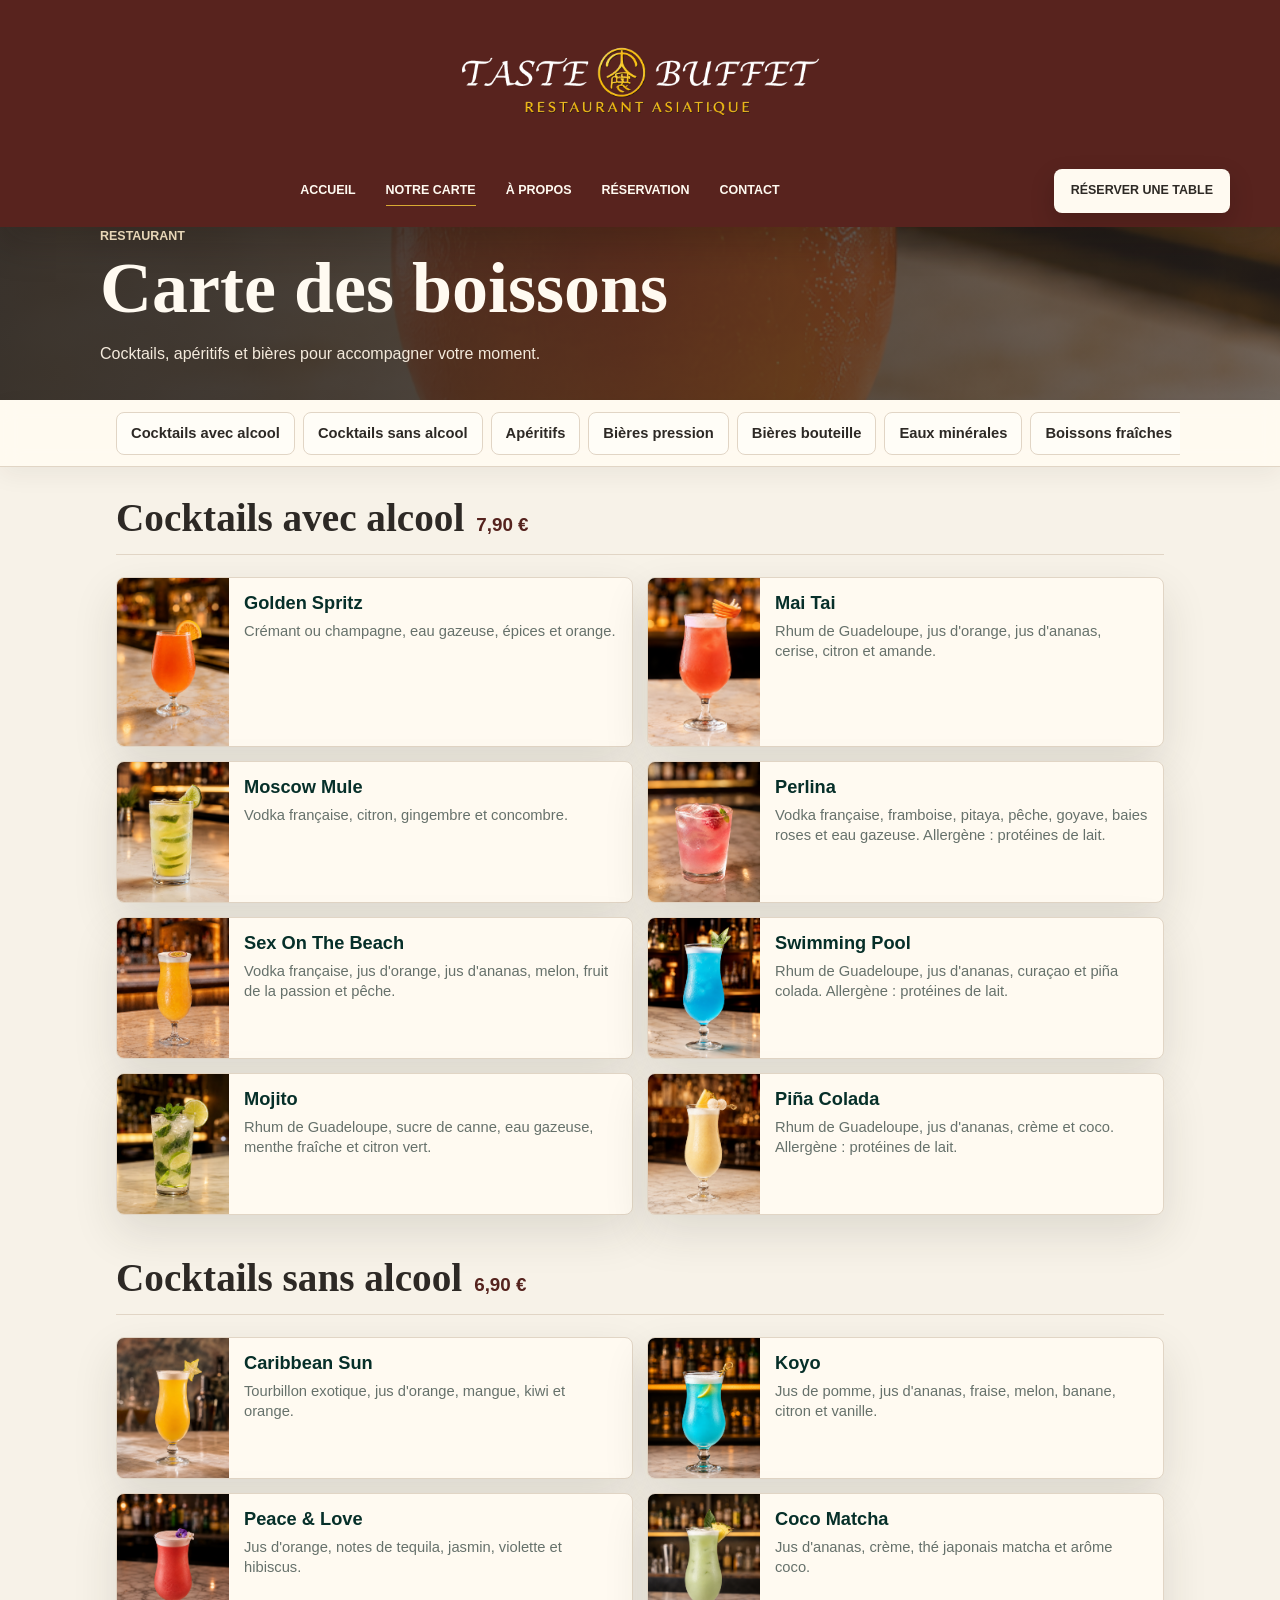
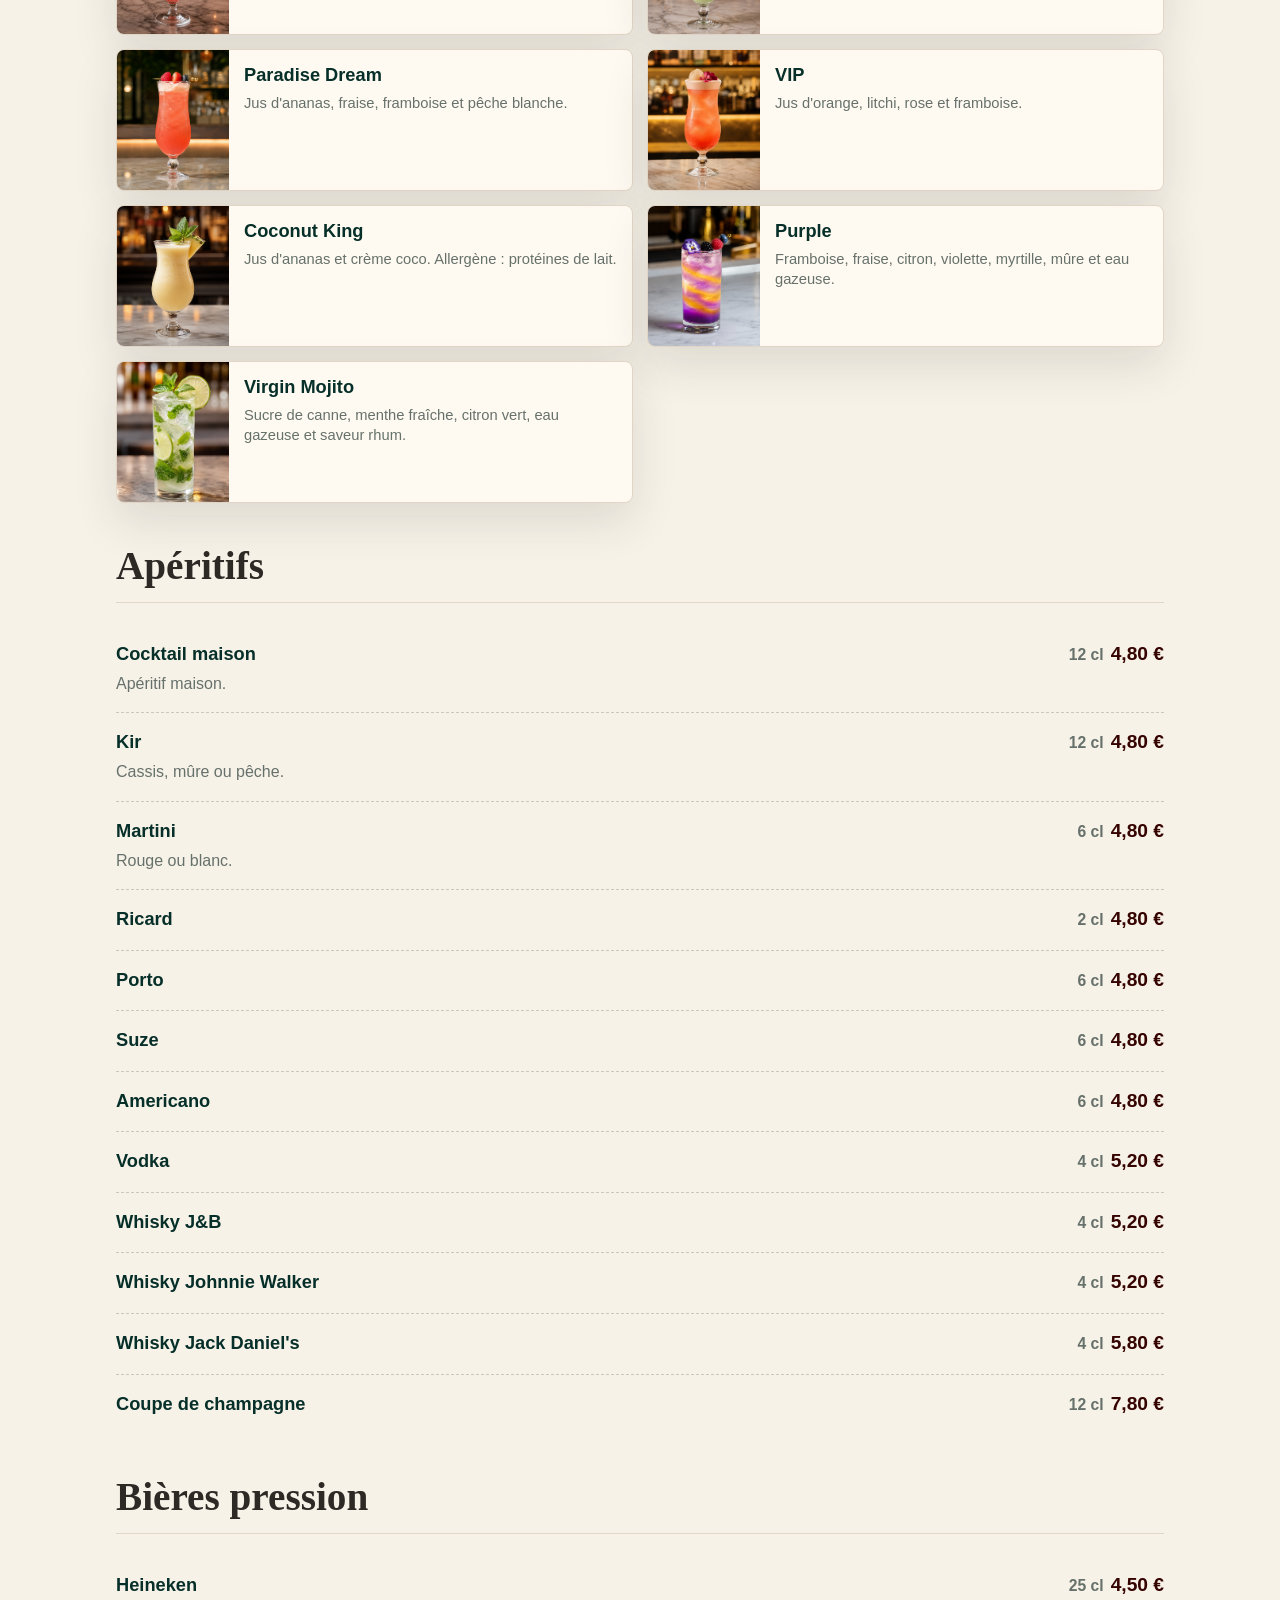
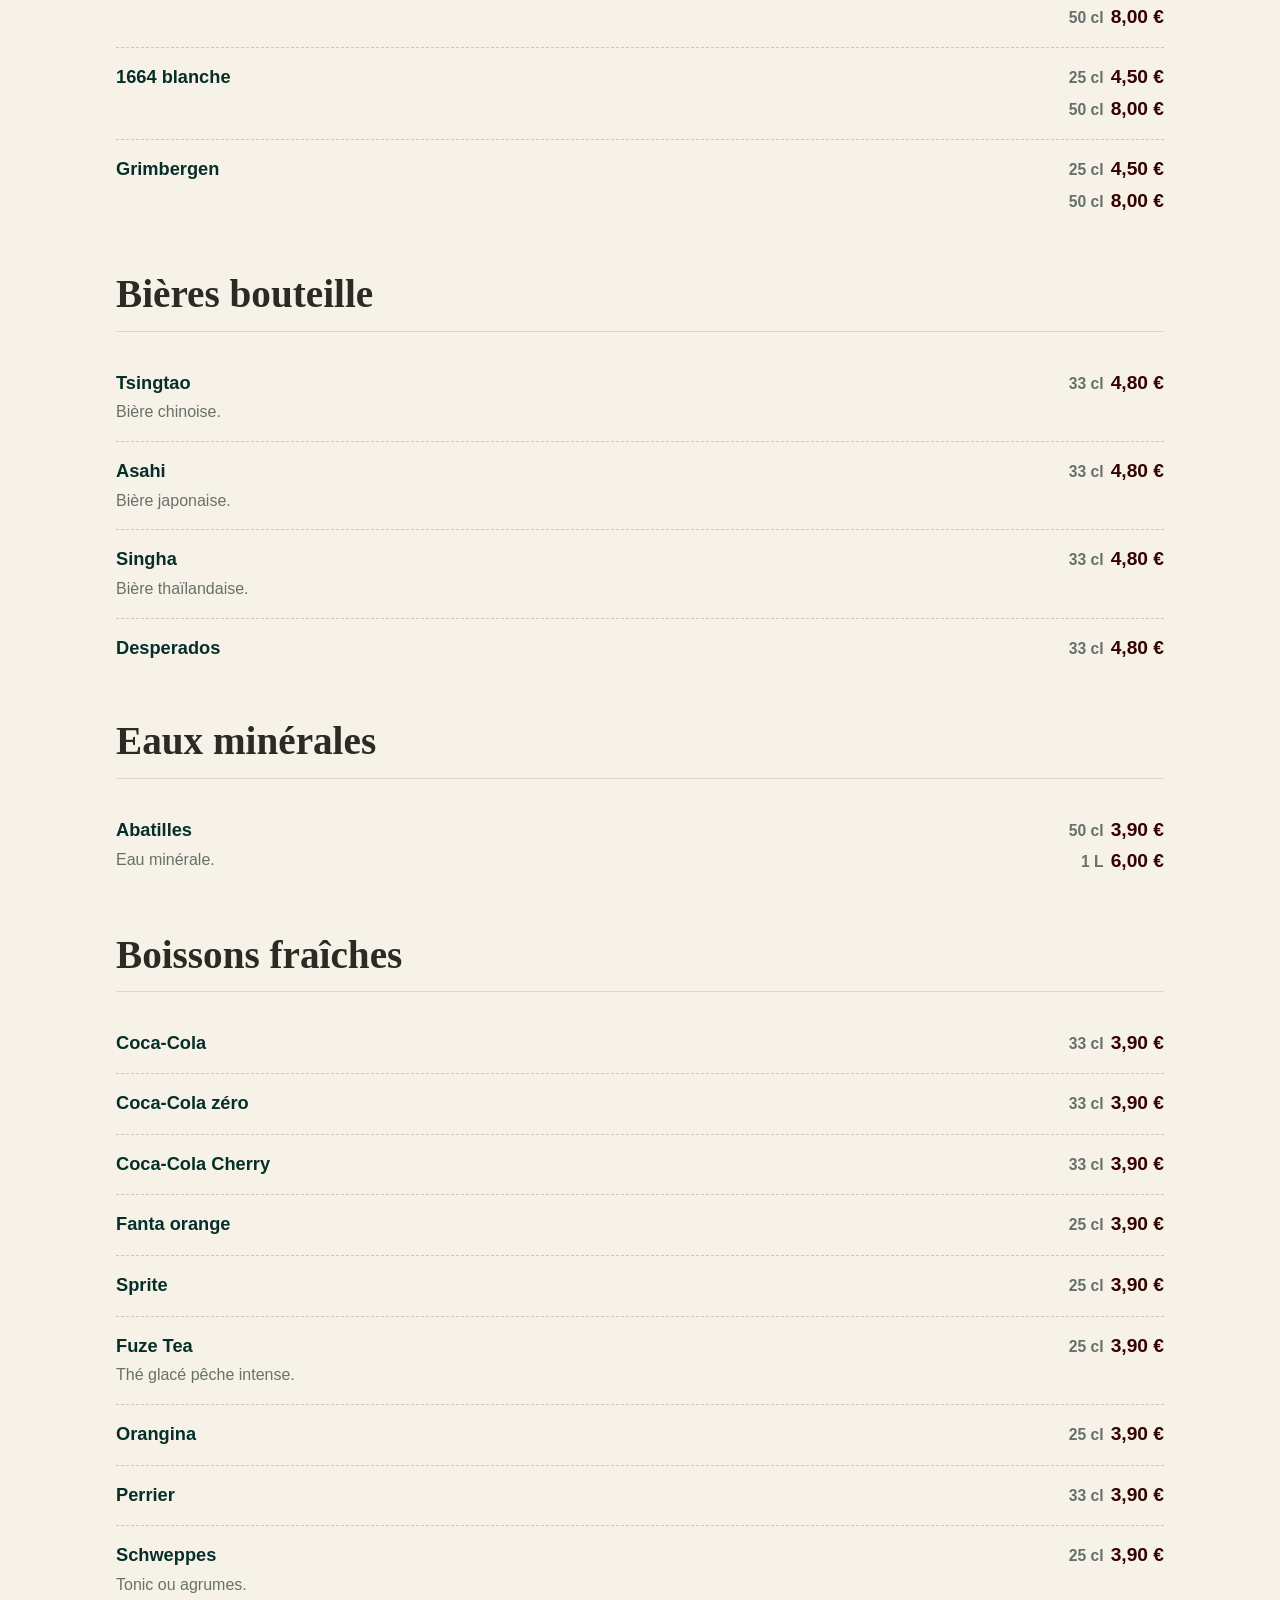
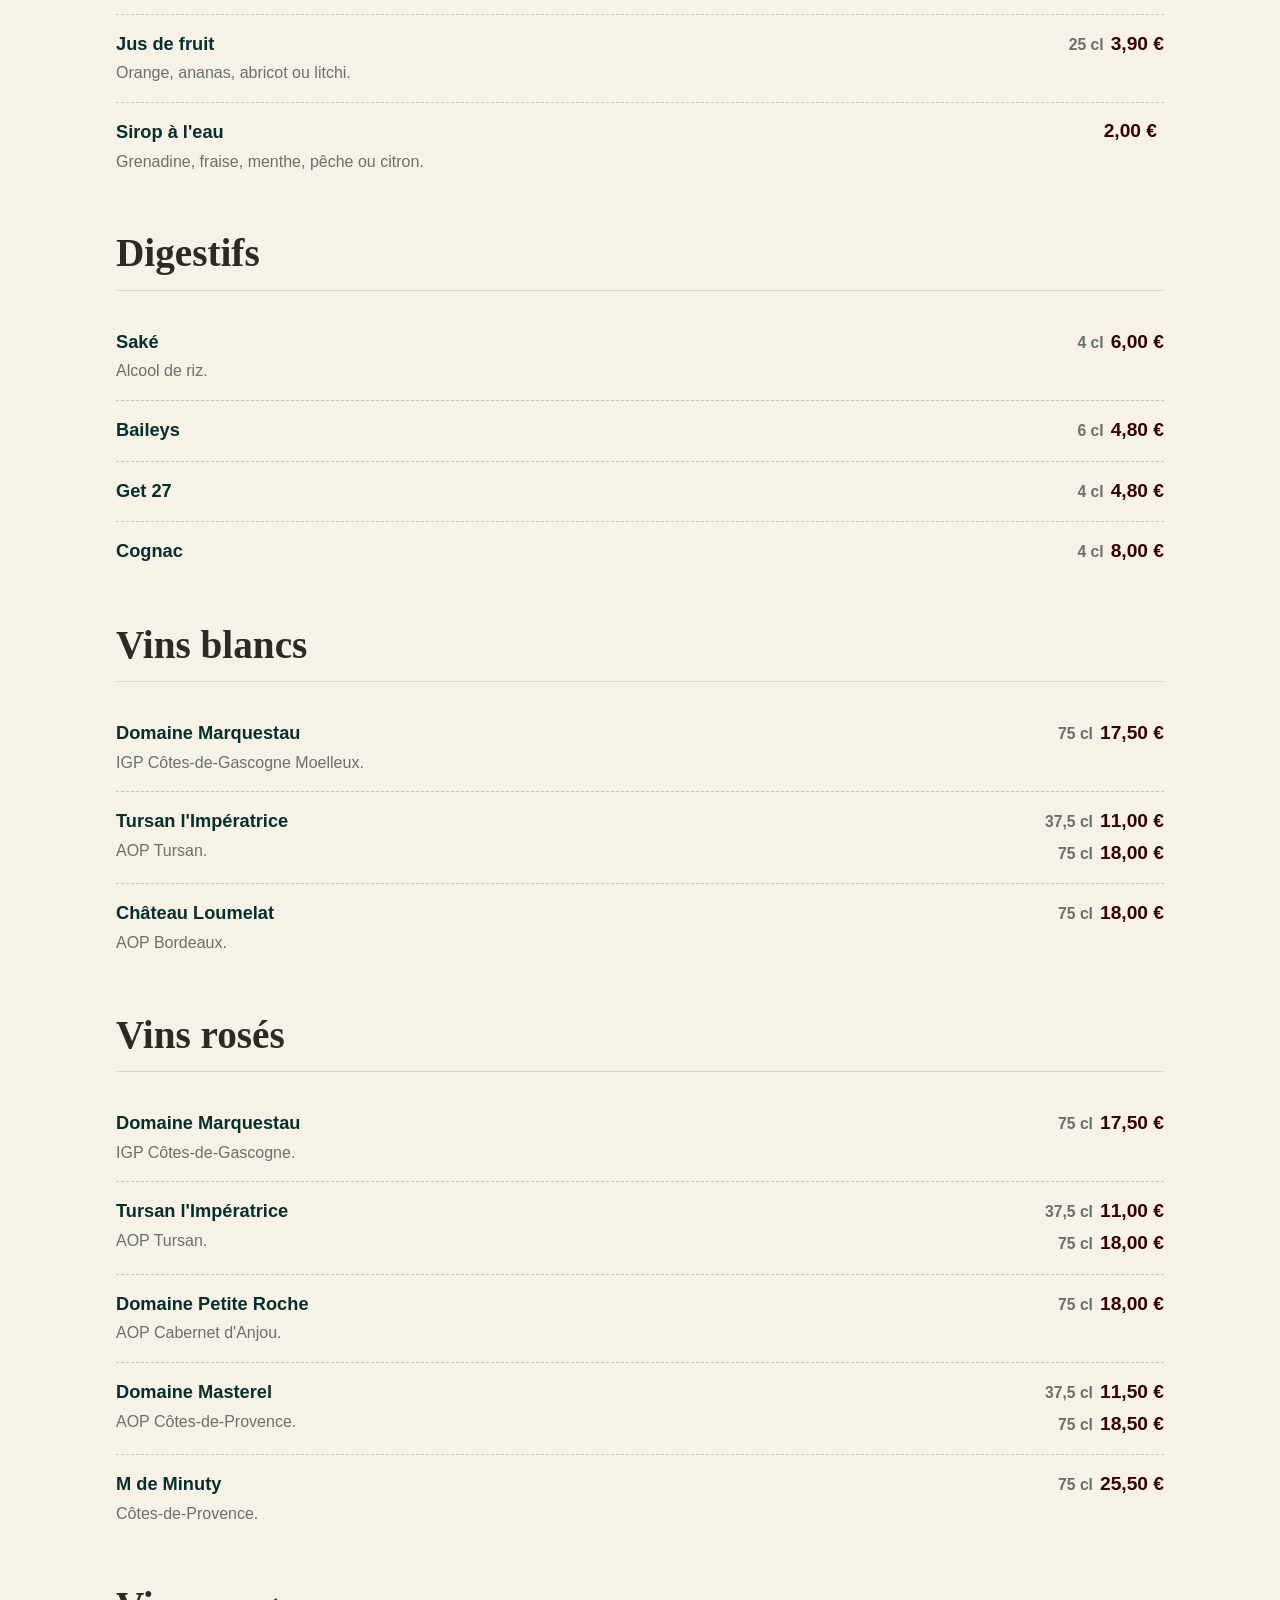
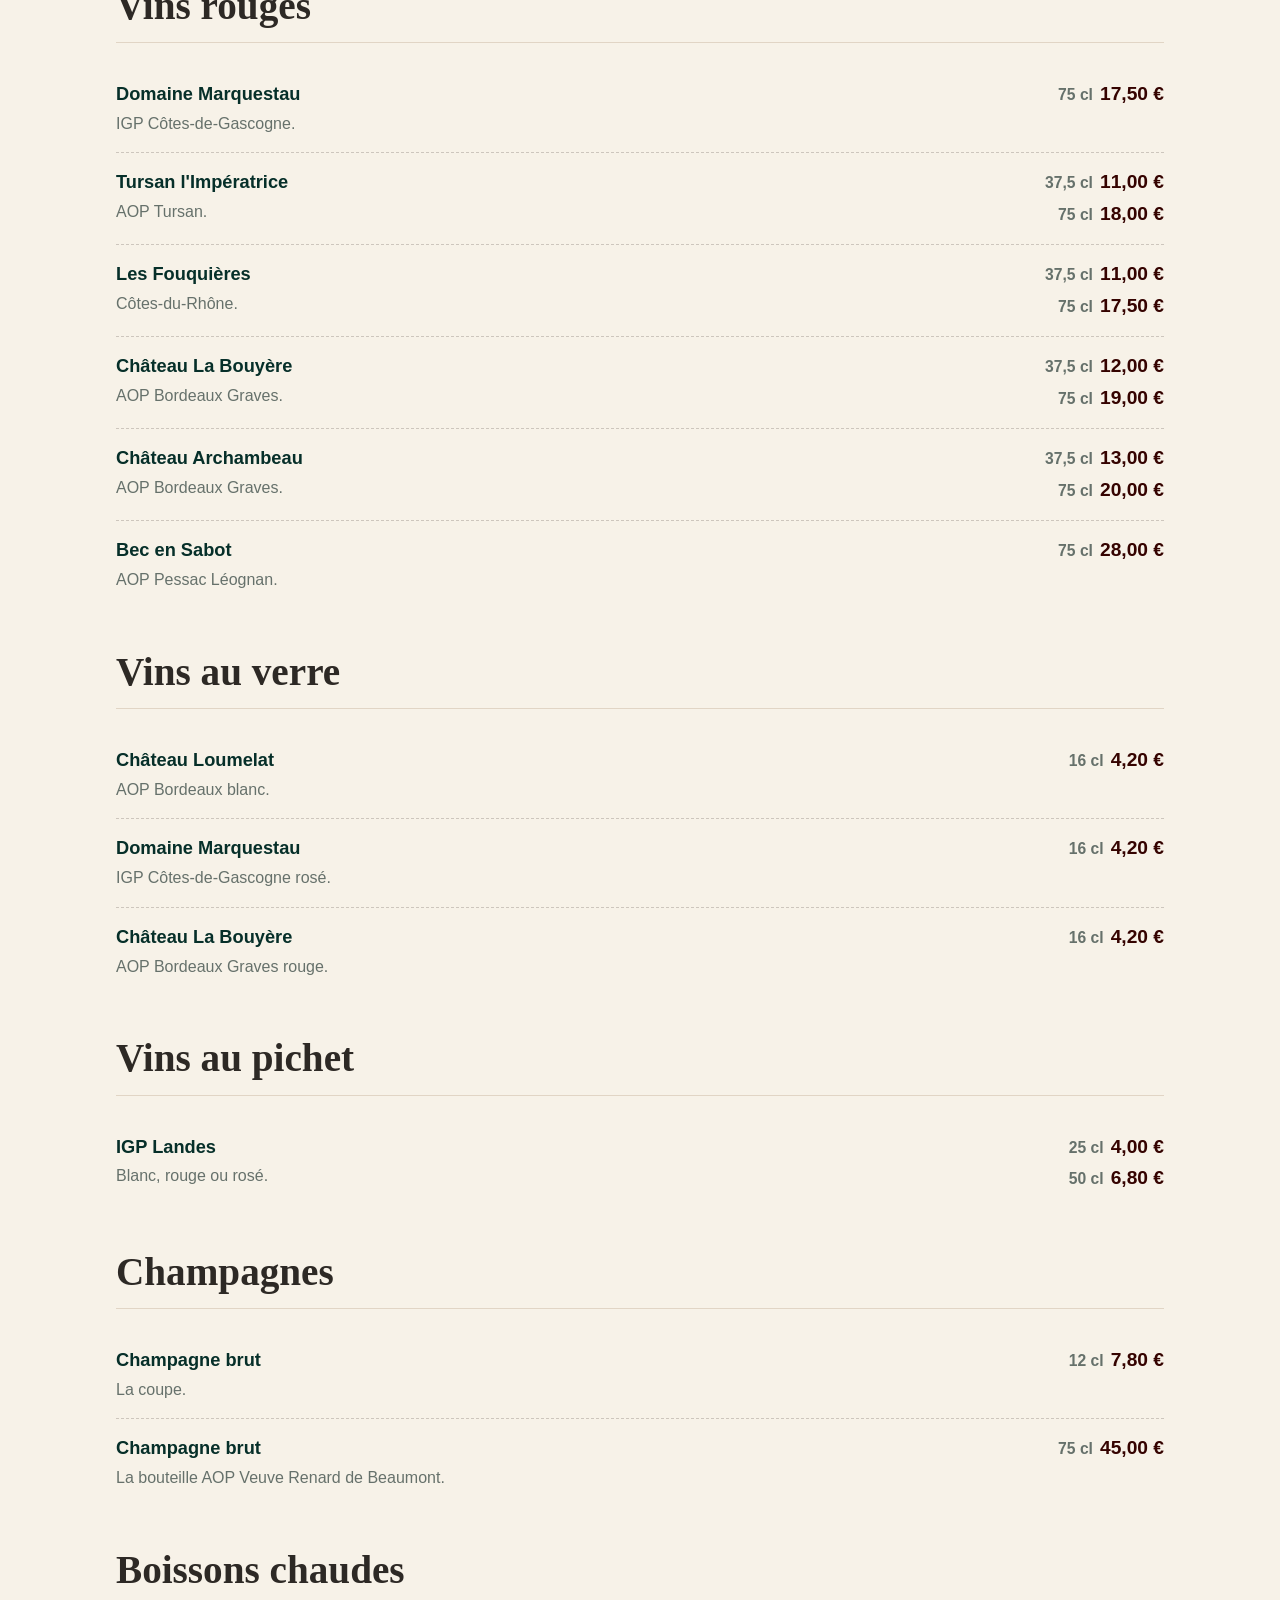
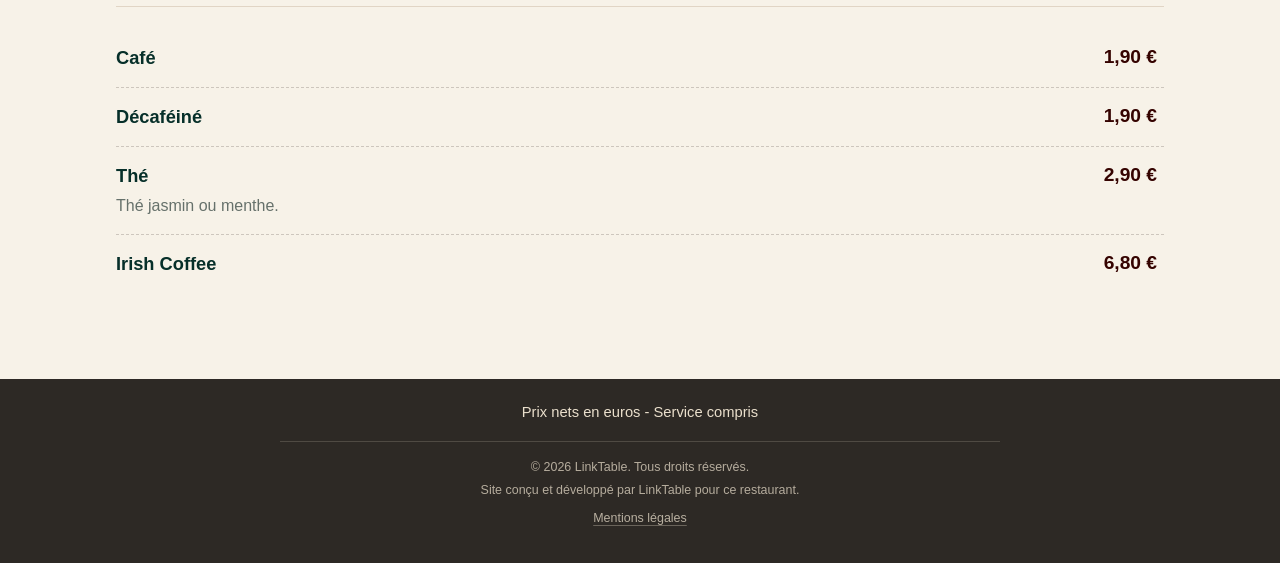
==== carte-des-boissons.html @ 6dbd9b8c "Mise à jour du site" ====
<!doctype html>
<html lang="fr">
  <head>
    <meta charset="UTF-8" />
    <meta name="viewport" content="width=device-width, initial-scale=1.0" />
    <title>Carte des boissons</title>
    <link rel="icon" href="data:," />
    <link rel="stylesheet" href="boissons.css" />
  </head>
  <body>
    <header class="site-header" id="accueil">
      <div class="topbar">
        <div class="logo-container">
          <a class="brand-logo" href="#accueil" aria-label="Taste Buffet - Accueil">
            <img
              src="images/logo-taste-buffet-header-blanc.png"
              alt="Taste Buffet - Restaurant asiatique"
            />
          </a>
        </div>

        <div class="topbar-actions">
          <nav class="primary-nav" aria-label="Navigation principale">
            <a href="#accueil">Accueil</a>
            <a class="active" href="#notre-carte">Notre carte</a>
            <a href="#a-propos">À propos</a>
            <a href="#reservation">Réservation</a>
            <a href="#contact">Contact</a>
          </nav>

          <a class="reserve-link" href="#reservation">Réserver une table</a>
        </div>
      </div>

      <div class="header-content">
        <p class="eyebrow">Restaurant</p>
        <h1>Carte des boissons</h1>
        <p class="intro">
          Cocktails, apéritifs et bières pour accompagner votre moment.
        </p>
      </div>
    </header>

    <nav class="category-nav" aria-label="Catégories de boissons">
      <div class="nav-scroll" id="categoryNav"></div>
    </nav>

    <main class="menu-wrapper" id="notre-carte">
      <div id="menu"></div>
    </main>

    <footer class="site-footer" id="contact">
      <span class="footer-anchor" id="a-propos" aria-hidden="true"></span>
      <span class="footer-anchor" id="reservation" aria-hidden="true"></span>
      <p>Prix nets en euros - Service compris</p>
      <div class="footer-credit">
        <p>© 2026 LinkTable. Tous droits réservés.</p>
        <p>Site conçu et développé par LinkTable pour ce restaurant.</p>
        <a href="mentions-legales.html">Mentions légales</a>
      </div>
    </footer>

    <script src="data.js"></script>
    <script src="script.js"></script>
  </body>
</html>
---- boissons.css ----
:root {
  --page: #f7f2e8;
  --paper: #fffaf1;
  --ink: #2d2925;
  --muted: #736a60;
  --line: #e1d5c5;
  --accent: #7a2e26;
  --accent-dark: #55231e;
  --header-bordeaux: #58231e;
  --olive: #596347;
  --shadow: 0 18px 45px rgba(45, 41, 37, 0.12);
}

* {
  box-sizing: border-box;
}

html {
  scroll-behavior: smooth;
}

body {
  margin: 0;
  background: var(--page);
  color: var(--ink);
  font-family: Arial, Helvetica, sans-serif;
  line-height: 1.5;
}

img {
  display: block;
  max-width: 100%;
}

.site-header {
  min-height: 330px;
  display: flex;
  flex-direction: column;
  justify-content: space-between;
  padding: 0 0 34px;
  color: #fffaf1;
  background:
    linear-gradient(90deg, rgba(45, 41, 37, 0.92), rgba(45, 41, 37, 0.62)),
    url("images/golden-spritz.png") center right / cover;
}

.topbar {
  width: 100%;
  margin: 0 auto;
  padding: 0 20px 14px;
  display: flex;
  flex-direction: column;
  align-items: center;
  gap: 12px;
  border: 0;
  border-radius: 0;
  background: var(--header-bordeaux);
  box-shadow: 0 16px 36px rgba(18, 10, 8, 0.22);
  overflow: hidden;
}

.logo-container {
  width: calc(100% + 40px);
  margin: 0 -20px;
  padding: 18px 0 12px;
  display: flex;
  align-items: center;
  justify-content: center;
  background: var(--header-bordeaux);
}

.brand-logo {
  flex: 0 0 auto;
  display: inline-block;
  text-decoration: none;
}

.brand-logo img {
  width: min(80vw, 380px);
  height: auto;
}

.topbar-actions {
  width: min(1180px, 100%);
  margin: 0 auto;
  display: flex;
  align-items: center;
  gap: 24px;
}

.primary-nav {
  flex: 1 1 auto;
  display: flex;
  align-items: center;
  justify-content: center;
  gap: 6px;
  min-width: 0;
}

.primary-nav a {
  position: relative;
  display: inline-flex;
  align-items: center;
  min-height: 40px;
  padding: 9px 12px;
  color: #fffaf1;
  font-size: 0.78rem;
  font-weight: 800;
  text-decoration: none;
  text-transform: uppercase;
  white-space: nowrap;
}

.primary-nav a::after {
  content: "";
  position: absolute;
  left: 12px;
  right: 12px;
  bottom: 5px;
  height: 1px;
  background: transparent;
}

.primary-nav a:hover::after,
.primary-nav a:focus-visible::after,
.primary-nav a.active::after {
  background: #d8aa34;
}

.primary-nav a:focus-visible,
.reserve-link:focus-visible,
.brand-logo:focus-visible {
  outline: 2px solid rgba(216, 170, 52, 0.72);
  outline-offset: 3px;
}

.reserve-link {
  flex: 0 0 auto;
  display: inline-flex;
  align-items: center;
  justify-content: center;
  min-height: 44px;
  padding: 11px 17px;
  border-radius: 8px;
  color: var(--ink);
  background: #fffaf1;
  font-size: 0.78rem;
  font-weight: 800;
  text-decoration: none;
  text-transform: uppercase;
  white-space: nowrap;
  box-shadow: 0 10px 24px rgba(18, 10, 8, 0.18);
}

.reserve-link:hover {
  color: #fffaf1;
  background: var(--accent);
}

.header-content {
  width: min(1080px, 100%);
  margin: 0 auto;
}

.eyebrow {
  margin: 0 0 8px;
  color: #e7d6b8;
  font-size: 0.78rem;
  font-weight: 700;
  letter-spacing: 0;
  text-transform: uppercase;
}

h1 {
  margin: 0;
  font-family: Georgia, "Times New Roman", serif;
  font-size: 4.5rem;
  font-weight: 600;
  line-height: 0.98;
}

.intro {
  max-width: 520px;
  margin: 18px 0 0;
  color: #f4eadc;
  font-size: 1rem;
}

.category-nav {
  position: sticky;
  top: 0;
  z-index: 10;
  background: rgba(255, 250, 241, 0.96);
  border-bottom: 1px solid var(--line);
  box-shadow: 0 8px 24px rgba(45, 41, 37, 0.06);
  backdrop-filter: blur(10px);
}

.nav-scroll {
  width: min(1080px, 100%);
  margin: 0 auto;
  padding: 12px 16px;
  display: flex;
  gap: 8px;
  overflow-x: auto;
  scrollbar-width: none;
}

.nav-scroll::-webkit-scrollbar {
  display: none;
}

.nav-link {
  flex: 0 0 auto;
  display: inline-flex;
  align-items: center;
  min-height: 40px;
  padding: 9px 14px;
  border: 1px solid var(--line);
  border-radius: 8px;
  color: var(--ink);
  background: #fffdf7;
  font-size: 0.92rem;
  font-weight: 700;
  text-decoration: none;
  white-space: nowrap;
}

.nav-link:hover,
.nav-link:focus-visible {
  color: #fffaf1;
  background: var(--accent);
  border-color: var(--accent);
  outline: none;
}

.menu-wrapper {
  width: min(1080px, 100%);
  margin: 0 auto;
  padding: 30px 16px 44px;
}

.category-section {
  scroll-margin-top: 78px;
  margin: 0 0 42px;
}

.category-section--list {
  background: transparent;
}

.category-heading {
  margin: 0 0 22px;
  padding-bottom: 16px;
  border-bottom: 1px solid var(--line);
}

.category-heading h2 {
  margin: 0;
  display: flex;
  align-items: baseline;
  gap: 12px;
  flex-wrap: wrap;
  font-family: Georgia, "Times New Roman", serif;
  font-size: 2.45rem;
  font-weight: 600;
  line-height: 1.05;
}

.category-price {
  color: var(--accent-dark);
  font-family: Arial, Helvetica, sans-serif;
  font-size: 0.48em;
  font-weight: 900;
  white-space: nowrap;
}

.drink-photo-grid {
  display: grid;
  grid-template-columns: repeat(2, minmax(0, 1fr));
  gap: 14px;
}

.drink-card {
  min-width: 0;
  display: grid;
  grid-template-columns: 112px minmax(0, 1fr);
  background: var(--paper);
  border: 1px solid var(--line);
  border-radius: 8px;
  overflow: hidden;
  box-shadow: var(--shadow);
}

.drink-card.no-photo {
  grid-template-columns: 1fr;
}

.drink-photo {
  width: 100%;
  height: 100%;
  min-height: 132px;
  object-fit: cover;
  background: #e6d9c8;
}

.drink-card .drink-info {
  padding: 14px 15px 15px;
}

.drink-card .drink-description {
  font-size: 0.92rem;
}

.drink-list {
  display: grid;
  gap: 0;
}

.category-section--list .drink-list {
  width: 100%;
}

.drink-row {
  min-width: 0;
  display: grid;
  grid-template-columns: minmax(0, 1fr) minmax(118px, max-content);
  gap: 20px;
  padding: 18px 0;
  border-bottom: 1px dashed rgba(115, 106, 96, 0.32);
}

.category-section--list .drink-row {
  align-items: start;
}

.drink-row:last-child {
  border-bottom: 0;
}

.drink-info {
  min-width: 0;
}

.drink-name {
  margin: 0;
  color: #062f29;
  font-size: 1.14rem;
  font-weight: 800;
  line-height: 1.2;
}

.drink-description {
  margin: 8px 0 0;
  color: #66716b;
  font-size: 1rem;
  line-height: 1.35;
}

.drink-pricing {
  min-width: 118px;
  display: grid;
  align-content: start;
  justify-items: end;
  gap: 8px;
  text-align: right;
}

.category-section--list .drink-pricing {
  justify-self: end;
}

.drink-price-line {
  display: grid;
  grid-template-columns: max-content max-content;
  align-items: baseline;
  justify-content: end;
  column-gap: 7px;
  white-space: nowrap;
}

.drink-volume {
  color: #66716b;
  font-size: 0.98rem;
  font-weight: 800;
}

.drink-price {
  color: #350300;
  font-size: 1.2rem;
  font-weight: 900;
  line-height: 1;
}

.site-footer {
  position: relative;
  padding: 22px 16px 34px;
  color: #fffaf1;
  background: var(--ink);
  text-align: center;
}

.footer-anchor {
  position: absolute;
  top: -78px;
  width: 1px;
  height: 1px;
  overflow: hidden;
}

.site-footer p {
  margin: 0;
  color: #eadfcc;
  font-size: 0.92rem;
}

.footer-credit {
  width: min(720px, 100%);
  margin: 18px auto 0;
  padding-top: 16px;
  border-top: 1px solid rgba(234, 223, 204, 0.18);
  color: rgba(234, 223, 204, 0.72);
  text-align: center;
}

.footer-credit p {
  margin: 0 0 5px;
  color: inherit;
  font-size: 0.78rem;
  line-height: 1.45;
}

.footer-credit a {
  display: inline-flex;
  margin-top: 5px;
  color: rgba(234, 223, 204, 0.74);
  font-size: 0.78rem;
  text-decoration-color: rgba(234, 223, 204, 0.32);
  text-underline-offset: 3px;
}

.footer-credit a:hover,
.footer-credit a:focus-visible {
  color: #fffaf1;
  outline: none;
}

@media (max-width: 760px) {
  .site-header {
    min-height: 360px;
    padding: 0 0 28px;
    background-position: center;
  }

  .topbar {
    min-height: 0;
    padding: 0 12px 12px;
    gap: 12px;
  }

  .logo-container {
    width: calc(100% + 24px);
    margin: 0 -12px;
    padding: 14px 0 10px;
  }

  .brand-logo img {
    width: min(80vw, 280px);
  }

  .topbar-actions {
    width: 100%;
    align-items: stretch;
    flex-direction: column;
    gap: 10px;
  }

  .primary-nav {
    justify-content: flex-start;
    gap: 4px;
    overflow-x: auto;
    scrollbar-width: none;
  }

  .primary-nav::-webkit-scrollbar {
    display: none;
  }

  .primary-nav a {
    padding: 8px 10px;
    font-size: 0.72rem;
  }

  .reserve-link {
    width: 100%;
    min-height: 42px;
    font-size: 0.74rem;
  }

  .intro {
    max-width: 310px;
  }

  h1 {
    font-size: 3.1rem;
  }

  .category-heading h2 {
    font-size: 1.9rem;
  }

  .menu-wrapper {
    padding-top: 24px;
  }

  .drink-photo-grid {
    grid-template-columns: 1fr;
  }

  .drink-card {
    grid-template-columns: 96px minmax(0, 1fr);
  }

  .drink-photo {
    min-height: 118px;
  }

  .drink-row {
    grid-template-columns: minmax(0, 1fr) minmax(92px, max-content);
    gap: 12px;
    padding: 16px 0;
  }

  .drink-name {
    font-size: 1.03rem;
  }

  .drink-description {
    font-size: 0.94rem;
  }

  .drink-pricing {
    min-width: 92px;
    gap: 7px;
  }

  .drink-volume {
    font-size: 0.88rem;
  }

  .drink-price {
    font-size: 1.08rem;
  }

  .footer-credit {
    margin-top: 16px;
  }
}

@media (max-width: 430px) {
  .site-header {
    min-height: 355px;
  }

  .brand-logo img {
    width: min(82vw, 250px);
  }

  h1 {
    font-size: 2.35rem;
  }

  .category-heading h2 {
    font-size: 1.65rem;
  }

  .category-price {
    display: block;
    width: 100%;
    margin-top: 3px;
  }

  .drink-card {
    grid-template-columns: 88px minmax(0, 1fr);
  }

  .drink-card .drink-info {
    padding: 12px;
  }

  .drink-row {
    grid-template-columns: minmax(0, 1fr) minmax(82px, max-content);
    gap: 10px;
  }

  .drink-pricing {
    min-width: 82px;
  }

  .drink-price-line {
    column-gap: 5px;
  }

  .drink-price {
    font-size: 1rem;
  }
}
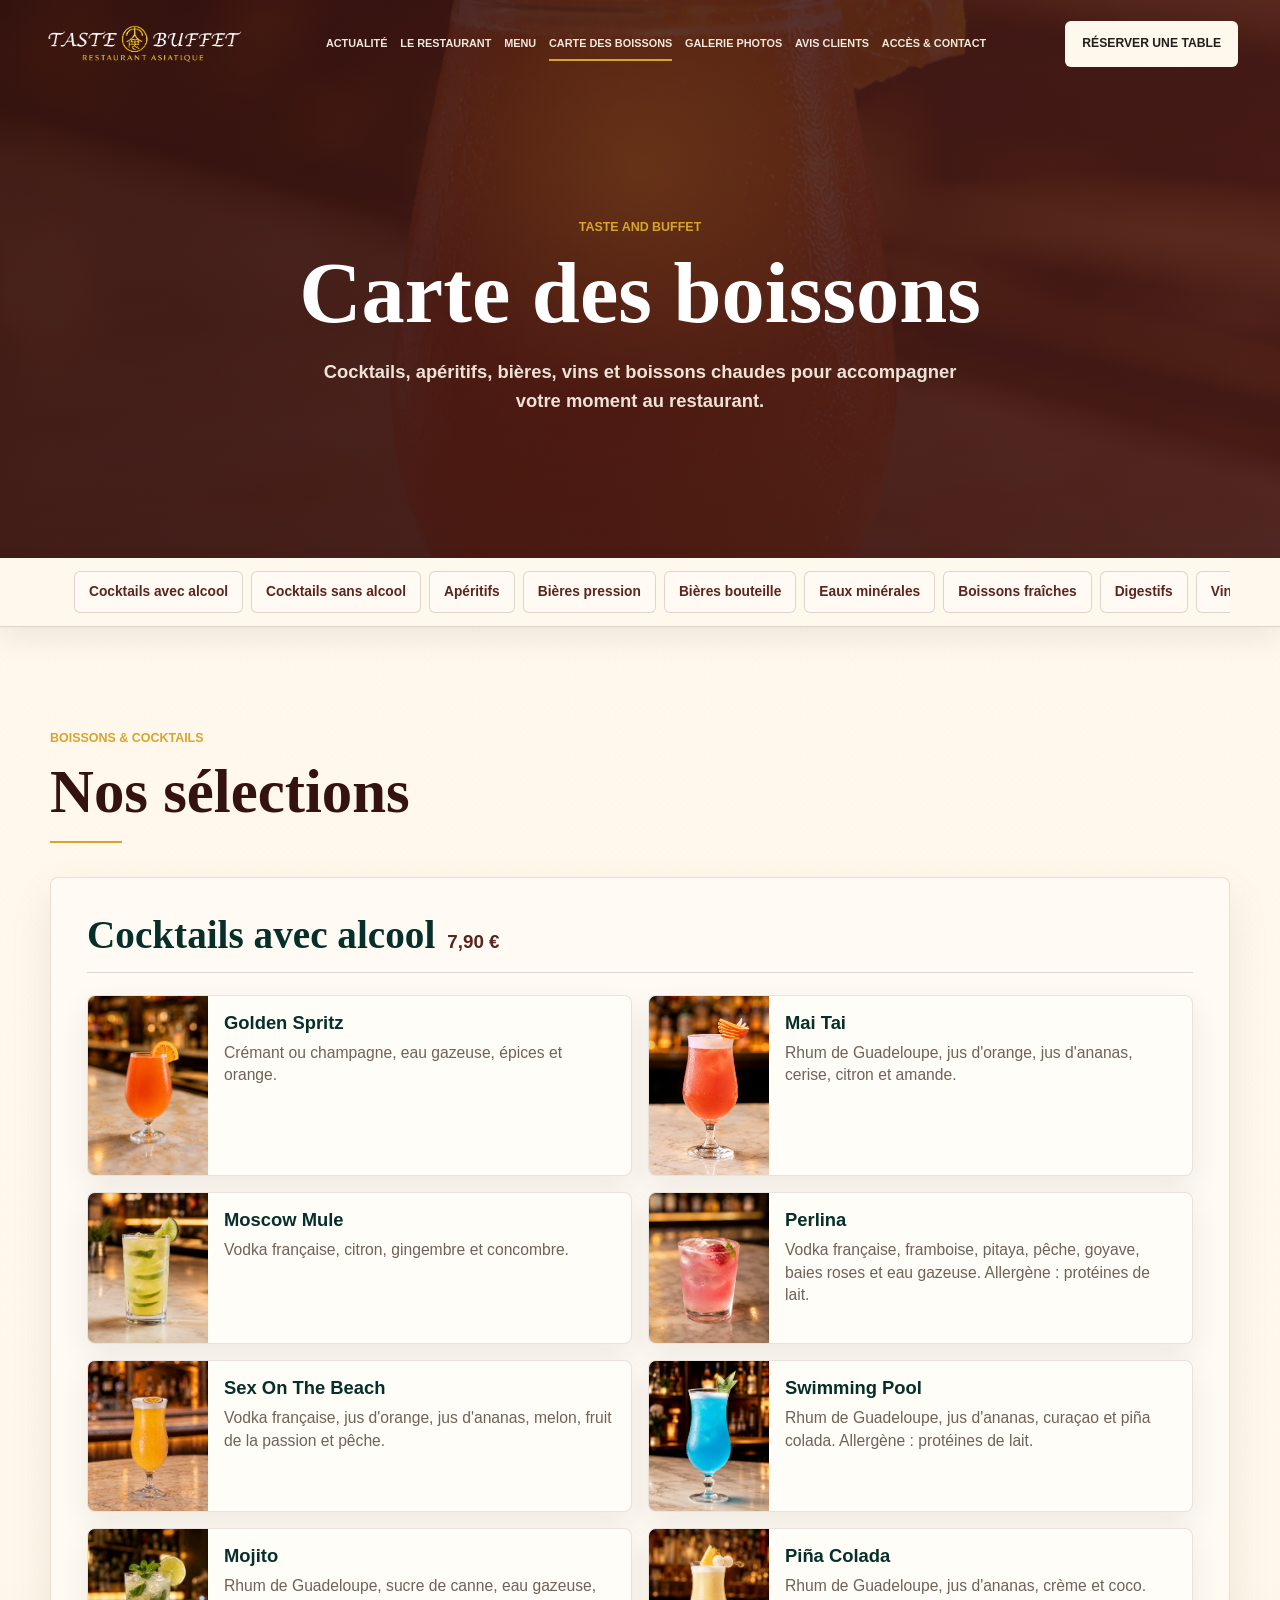
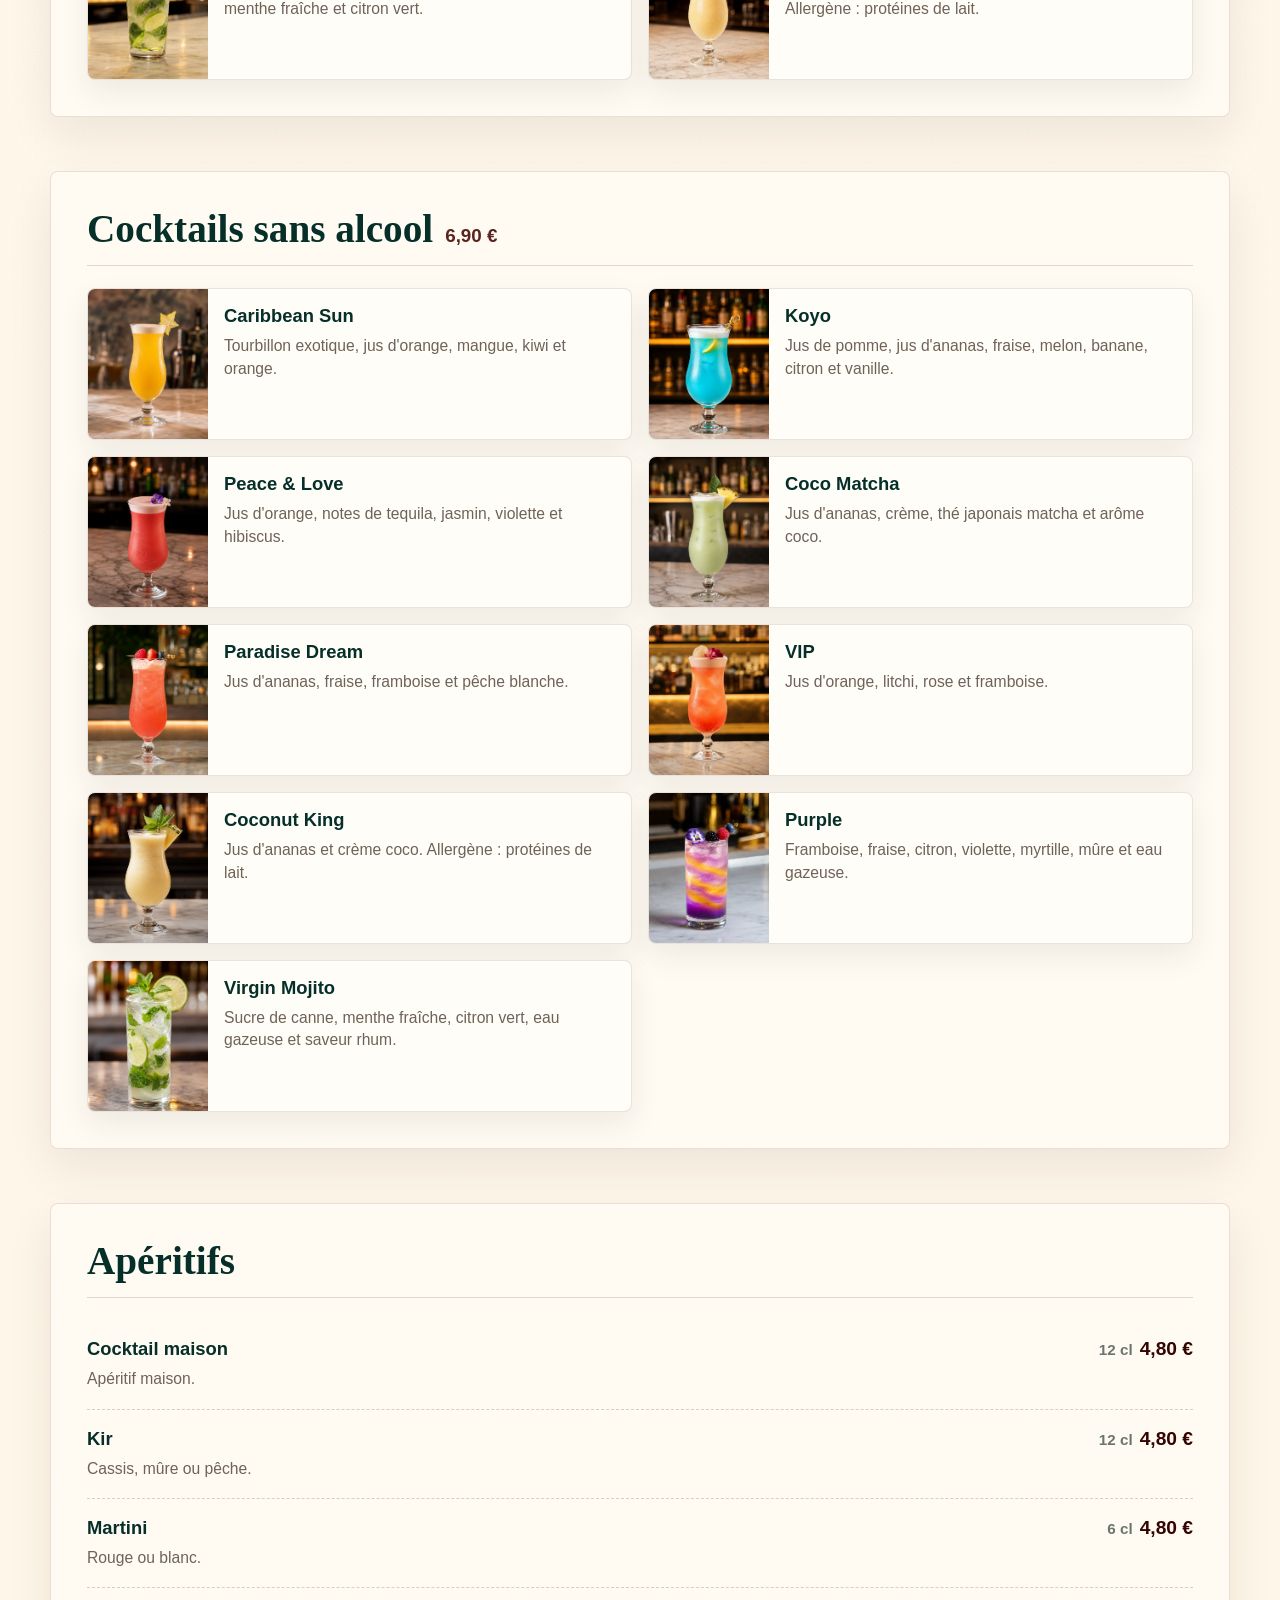
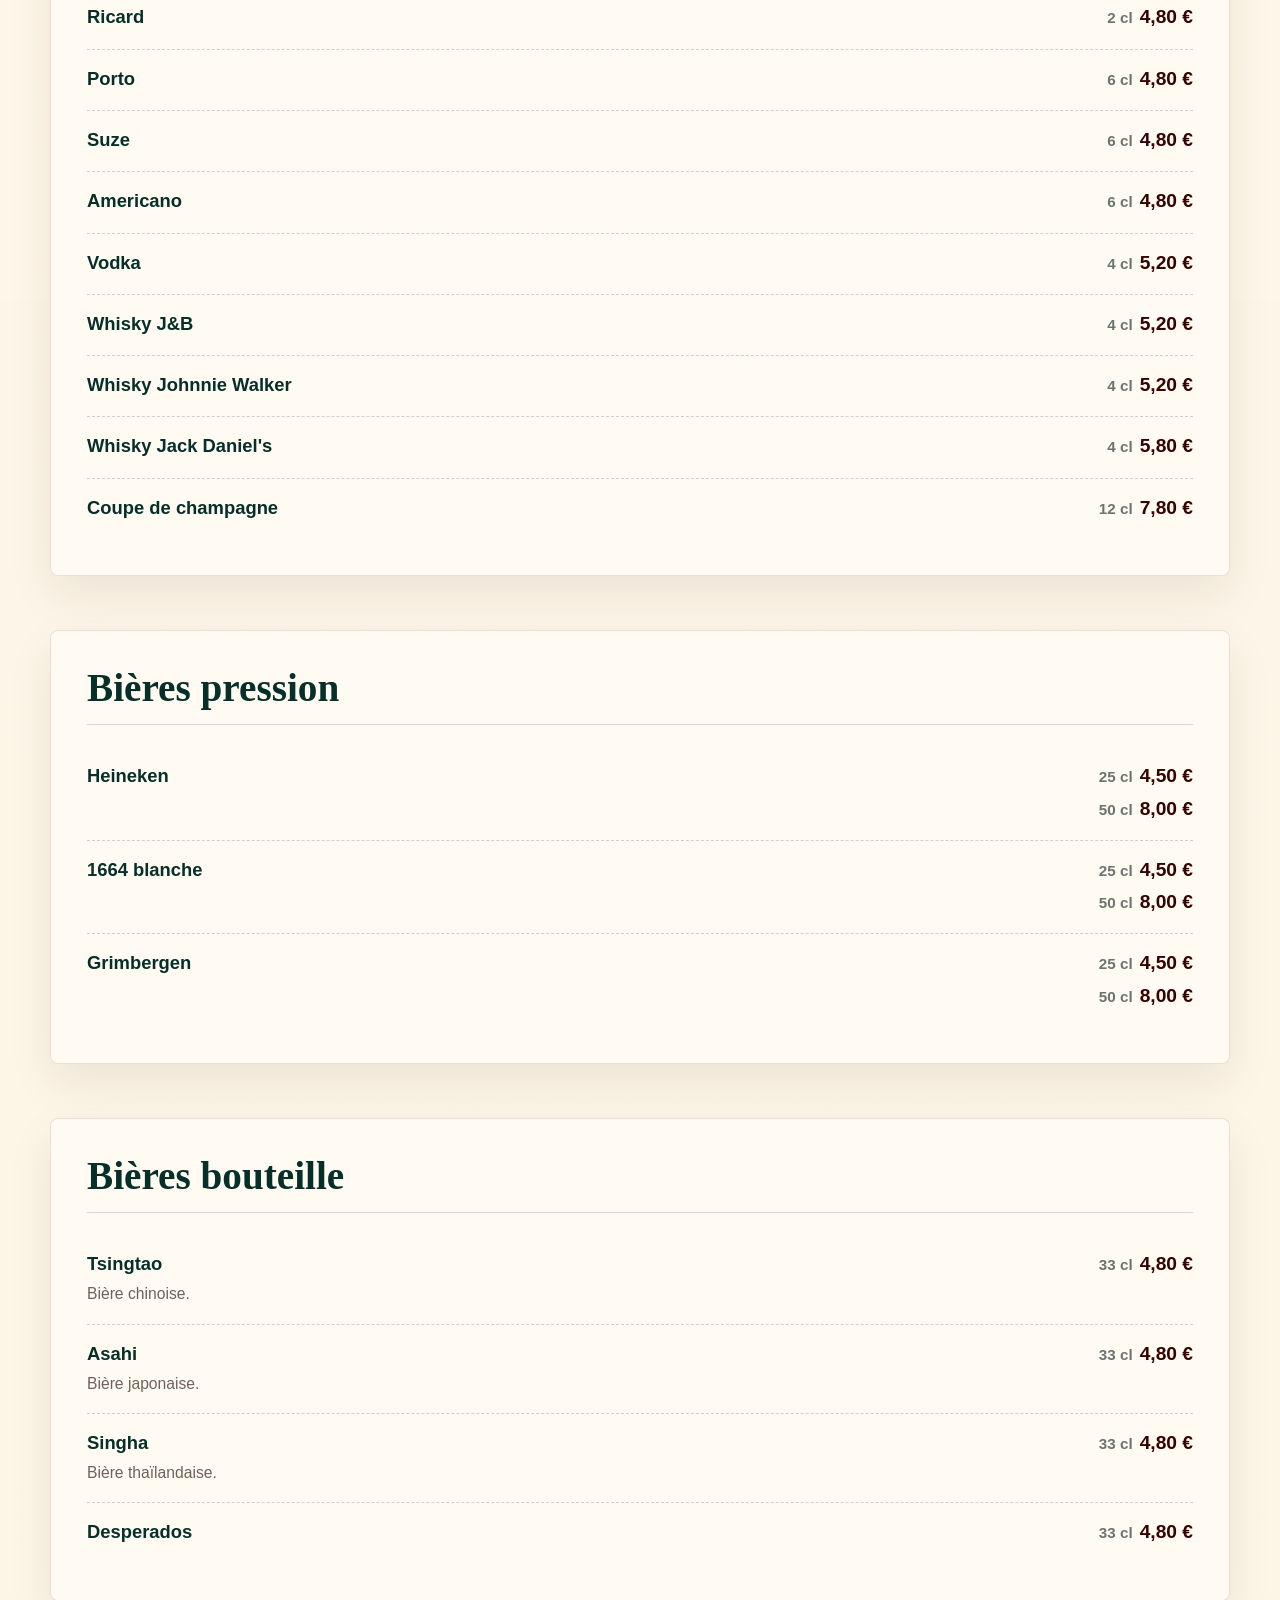
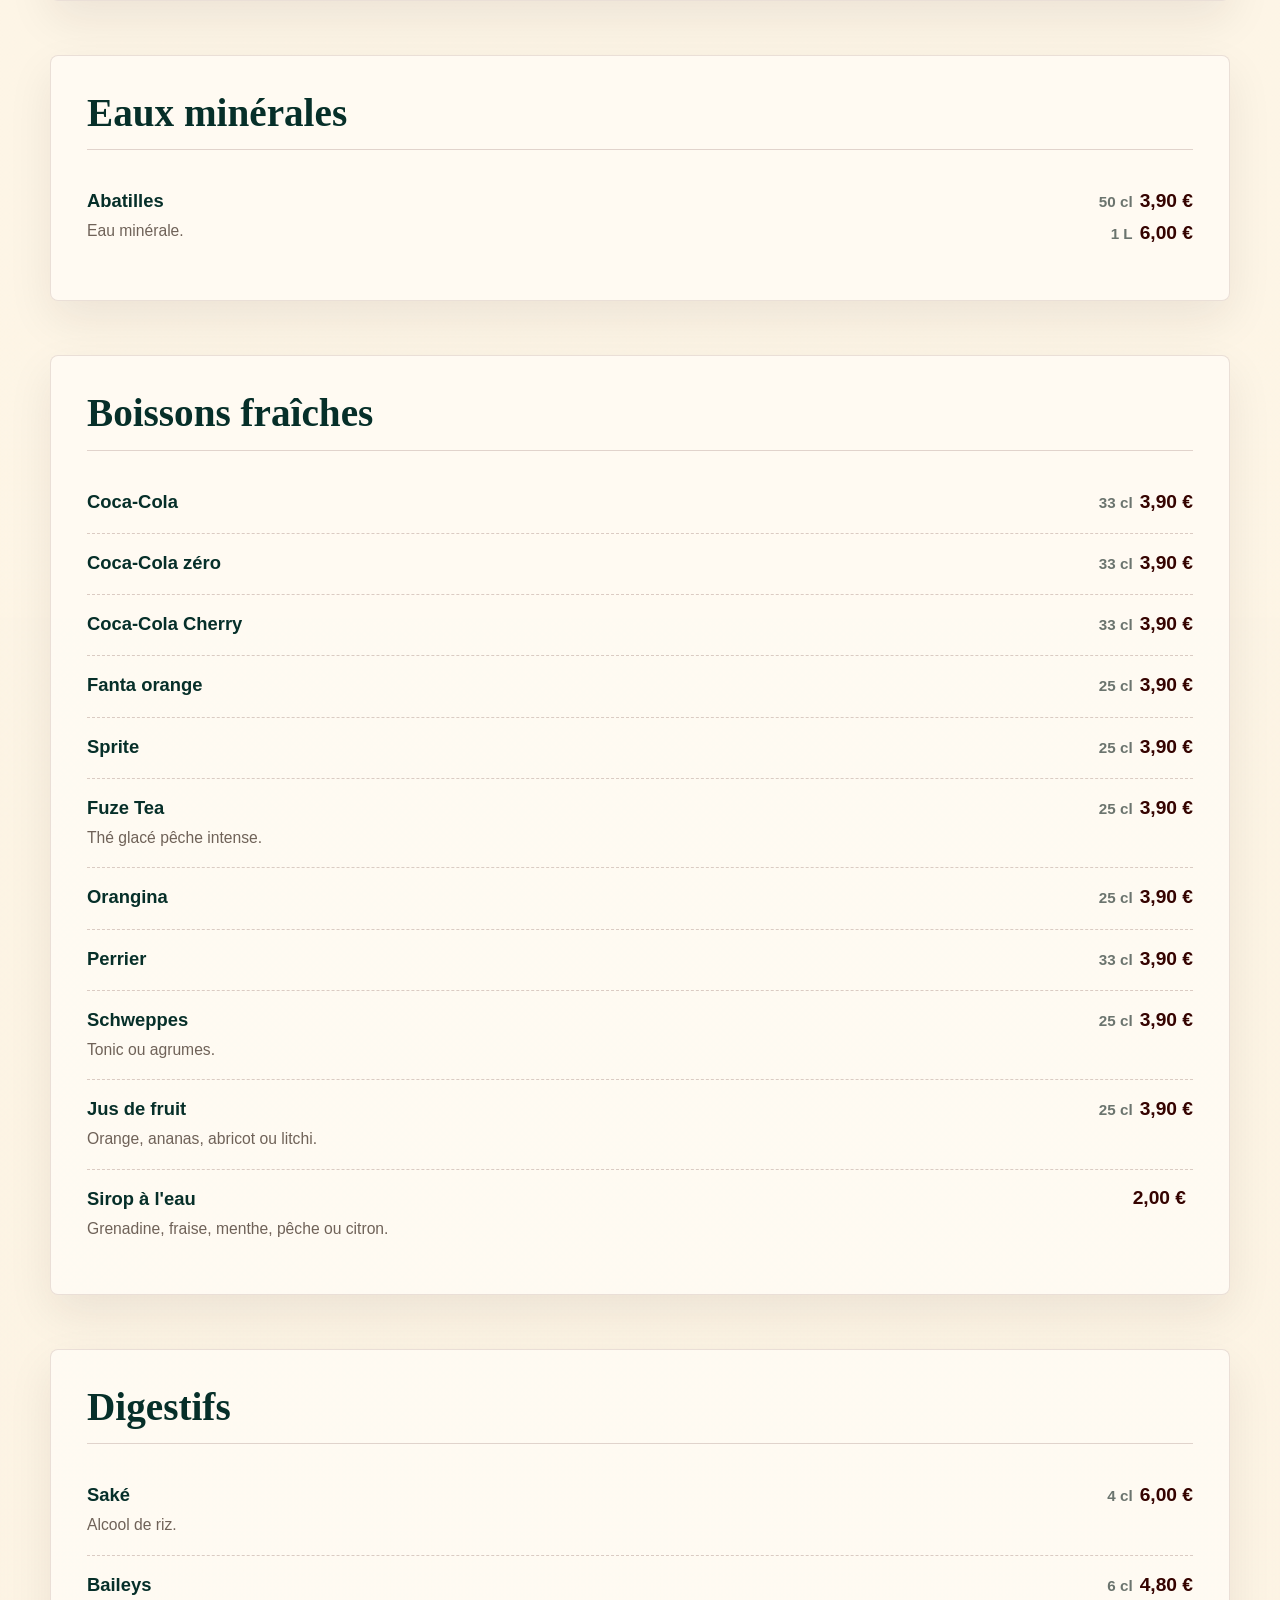
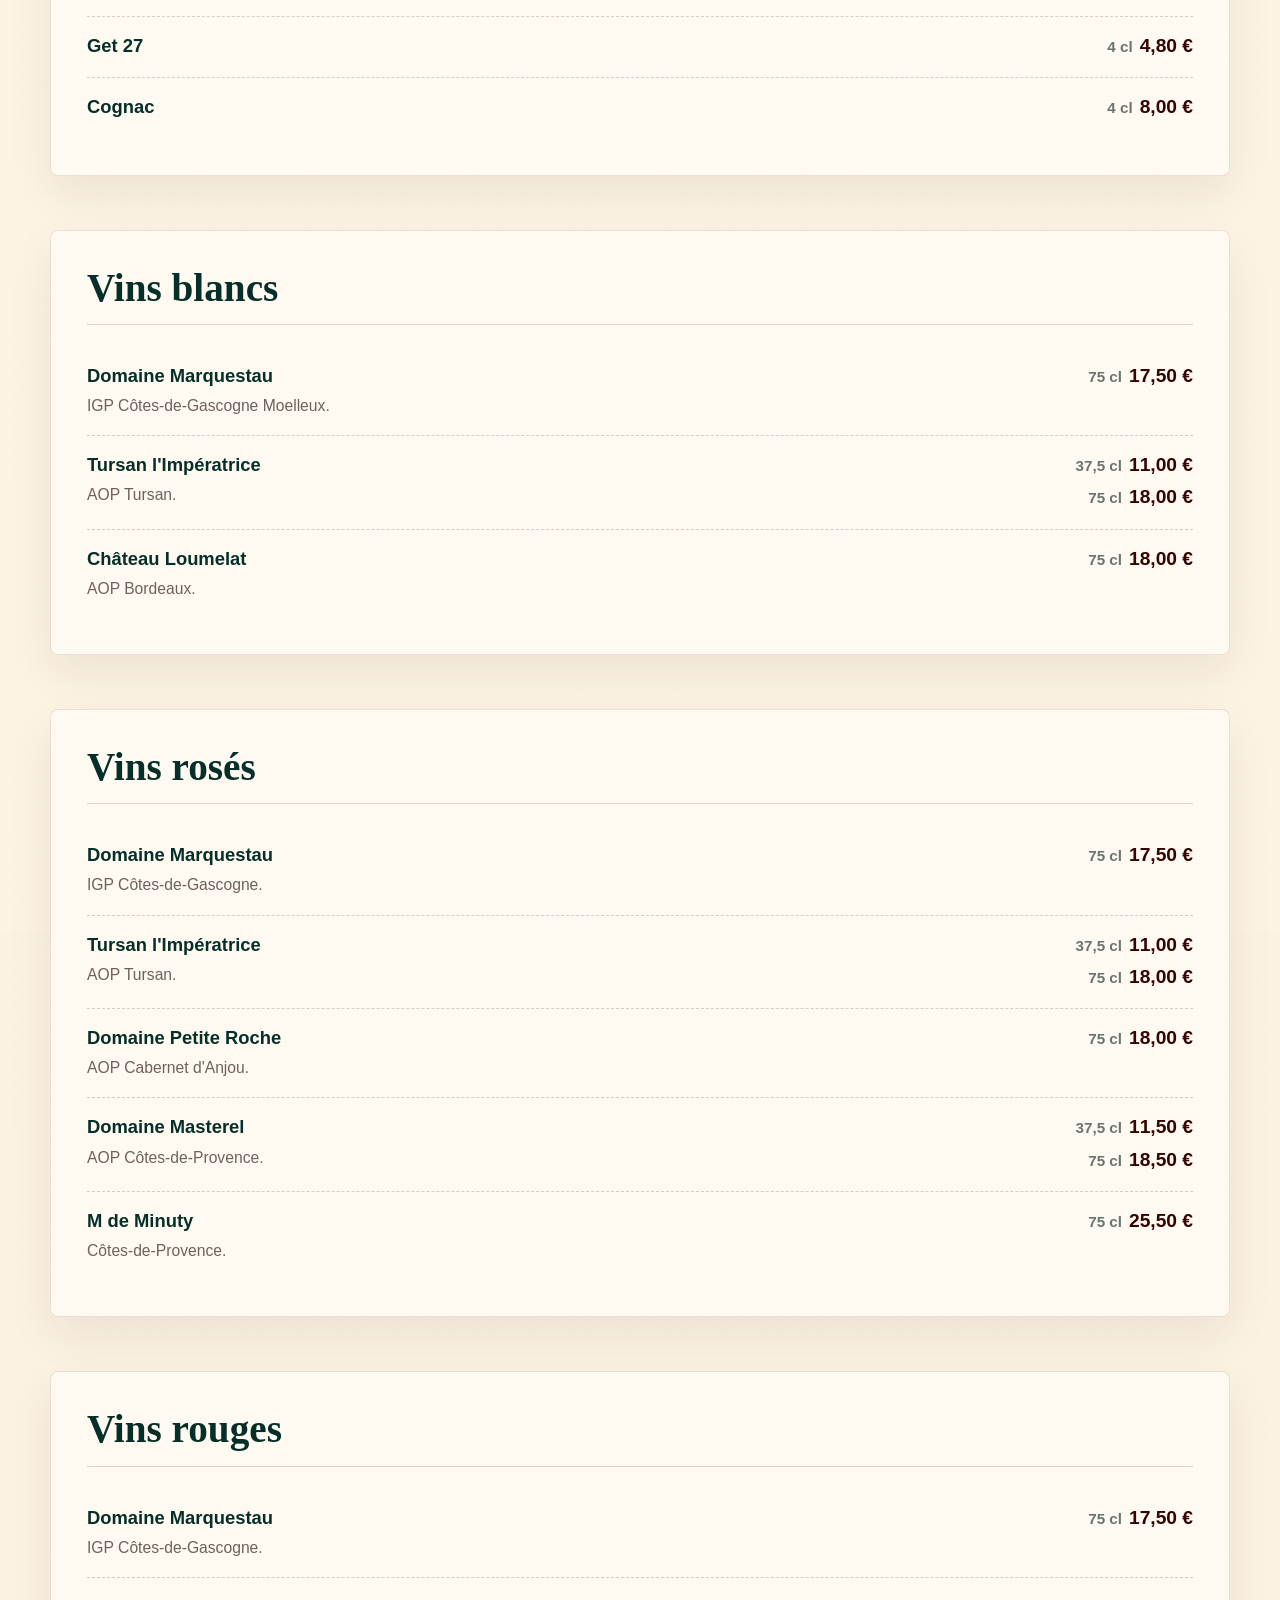
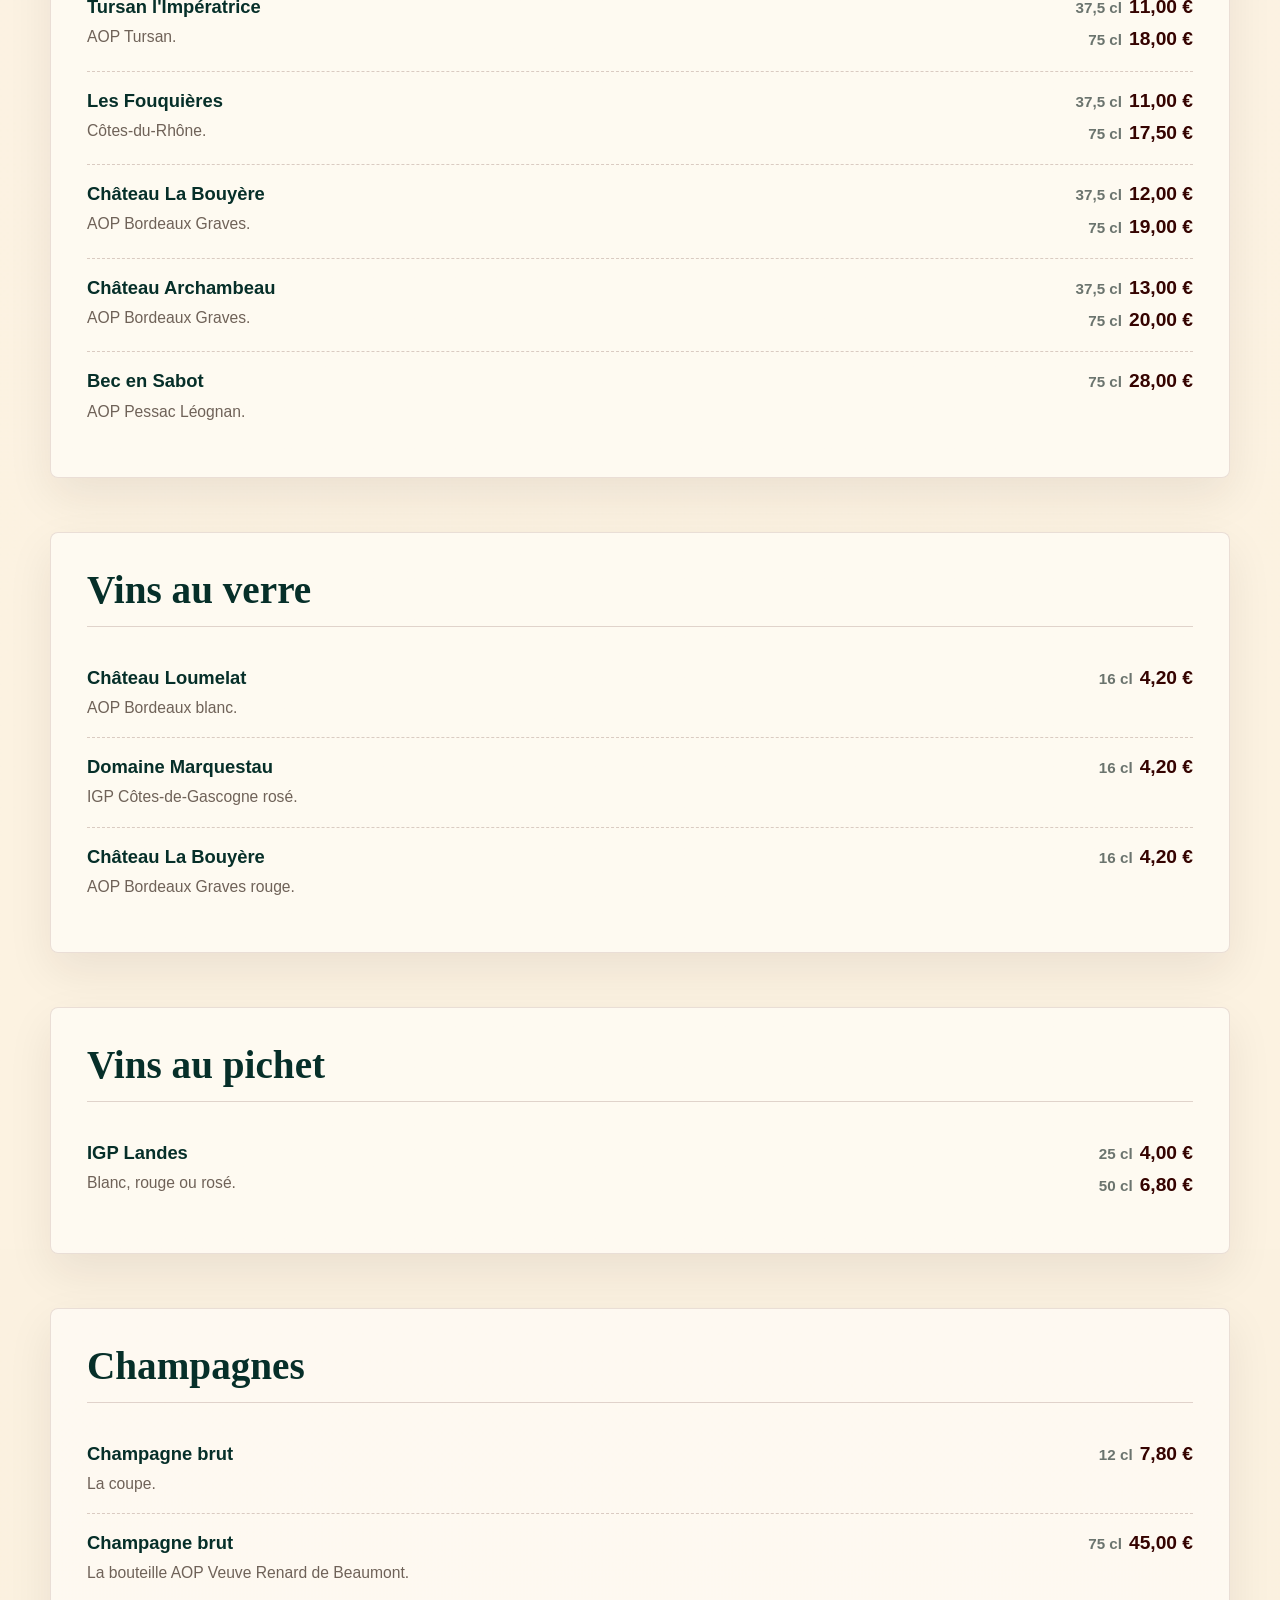
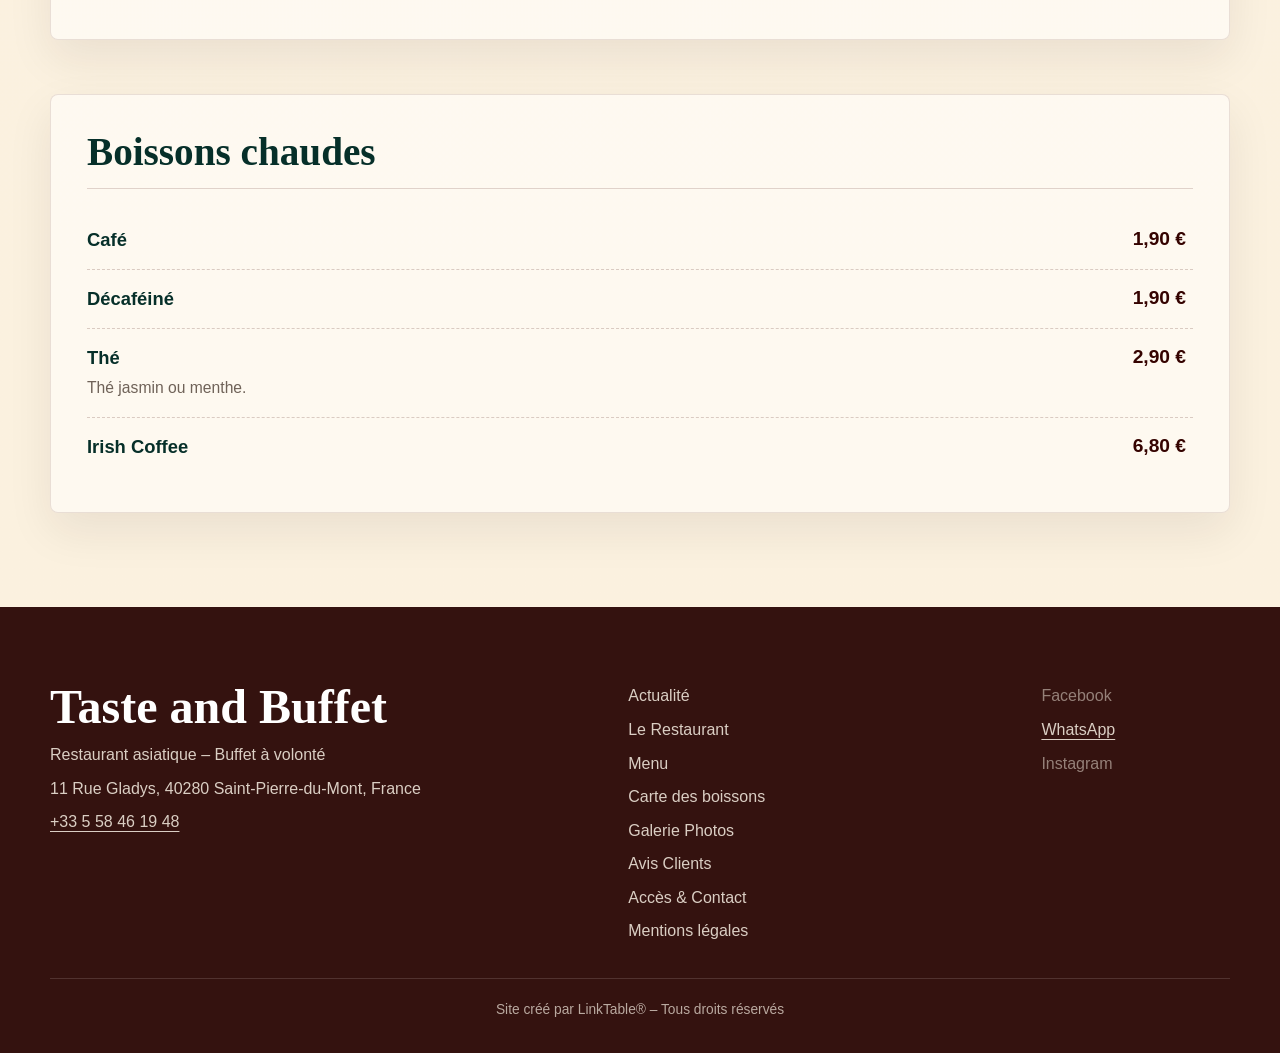
==== commit 3d4cb6eb: "Mise à jour du site" ====
--- a/carte-des-boissons.html
+++ b/carte-des-boissons.html
@@ -3,63 +3,143 @@
   <head>
     <meta charset="UTF-8" />
     <meta name="viewport" content="width=device-width, initial-scale=1.0" />
-    <title>Carte des boissons</title>
+    <meta
+      name="description"
+      content="Carte des boissons de Taste and Buffet : cocktails, aperitifs, bieres, vins, champagnes, digestifs et boissons chaudes."
+    />
+    <title>Carte des boissons | Taste and Buffet</title>
     <link rel="icon" href="data:," />
+    <link rel="stylesheet" href="style.css" />
     <link rel="stylesheet" href="boissons.css" />
   </head>
   <body>
-    <header class="site-header" id="accueil">
-      <div class="topbar">
-        <div class="logo-container">
-          <a class="brand-logo" href="#accueil" aria-label="Taste Buffet - Accueil">
-            <img
-              src="images/logo-taste-buffet-header-blanc.png"
-              alt="Taste Buffet - Restaurant asiatique"
-            />
-          </a>
-        </div>
+    <header class="site-header" data-site-header>
+      <a class="skip-link" href="#contenu">Aller au contenu</a>
+      <div class="header-inner">
+        <a class="brand" href="index.html#accueil" aria-label="Taste and Buffet - Accueil">
+          <img
+            src="images/logo-taste-buffet-header-blanc.png"
+            alt="Taste and Buffet"
+            width="2172"
+            height="724"
+          />
+        </a>
 
-        <div class="topbar-actions">
-          <nav class="primary-nav" aria-label="Navigation principale">
-            <a href="#accueil">Accueil</a>
-            <a class="active" href="#notre-carte">Notre carte</a>
-            <a href="#a-propos">À propos</a>
-            <a href="#reservation">Réservation</a>
-            <a href="#contact">Contact</a>
-          </nav>
+        <nav class="desktop-nav" aria-label="Navigation principale">
+          <a href="index.html#actualite">Actualit&eacute;</a>
+          <a href="index.html#restaurant">Le Restaurant</a>
+          <a href="index.html#menu">Menu</a>
+          <a class="is-active" href="carte-des-boissons.html" aria-current="page">Carte des boissons</a>
+          <a href="index.html#galerie">Galerie Photos</a>
+          <a href="index.html#avis">Avis Clients</a>
+          <a href="index.html#contact">Acc&egrave;s &amp; Contact</a>
+        </nav>
 
-          <a class="reserve-link" href="#reservation">Réserver une table</a>
-        </div>
+        <a class="header-reserve" href="index.html#reservation">R&eacute;server une table</a>
+
+        <button
+          class="menu-toggle"
+          type="button"
+          aria-label="Ouvrir le menu"
+          aria-expanded="false"
+          aria-controls="mobileMenu"
+          data-menu-toggle
+        >
+          <span></span>
+          <span></span>
+          <span></span>
+        </button>
       </div>
 
-      <div class="header-content">
-        <p class="eyebrow">Restaurant</p>
-        <h1>Carte des boissons</h1>
-        <p class="intro">
-          Cocktails, apéritifs et bières pour accompagner votre moment.
-        </p>
+      <div class="mobile-menu" id="mobileMenu" aria-hidden="true" inert data-mobile-menu>
+        <nav aria-label="Navigation mobile">
+          <a href="index.html#actualite">Actualit&eacute;</a>
+          <a href="index.html#restaurant">Le Restaurant</a>
+          <a href="index.html#menu">Menu</a>
+          <a href="carte-des-boissons.html" aria-current="page">Carte des boissons</a>
+          <a href="index.html#galerie">Galerie Photos</a>
+          <a href="index.html#avis">Avis Clients</a>
+          <a href="index.html#contact">Acc&egrave;s &amp; Contact</a>
+          <a class="mobile-reserve" href="index.html#reservation">R&eacute;server une table</a>
+        </nav>
       </div>
     </header>
 
-    <nav class="category-nav" aria-label="Catégories de boissons">
-      <div class="nav-scroll" id="categoryNav"></div>
-    </nav>
+    <main id="contenu" class="drinks-page">
+      <section class="drinks-hero" id="accueil" aria-label="Carte des boissons">
+        <div class="drinks-hero-inner reveal">
+          <p class="section-kicker">Taste and Buffet</p>
+          <h1>Carte des boissons</h1>
+          <p>
+            Cocktails, ap&eacute;ritifs, bi&egrave;res, vins et boissons chaudes pour accompagner
+            votre moment au restaurant.
+          </p>
+        </div>
+      </section>
 
-    <main class="menu-wrapper" id="notre-carte">
-      <div id="menu"></div>
+      <nav class="category-nav" aria-label="Cat&eacute;gories de boissons">
+        <div class="nav-scroll" id="categoryNav"></div>
+      </nav>
+
+      <section class="drinks-content" id="notre-carte">
+        <div class="drinks-content-heading reveal">
+          <p class="section-kicker">Boissons &amp; cocktails</p>
+          <h2>Nos s&eacute;lections</h2>
+          <div class="title-line"></div>
+        </div>
+        <div class="menu-wrapper">
+          <div id="menu"></div>
+        </div>
+      </section>
+
     </main>
 
-    <footer class="site-footer" id="contact">
-      <span class="footer-anchor" id="a-propos" aria-hidden="true"></span>
-      <span class="footer-anchor" id="reservation" aria-hidden="true"></span>
-      <p>Prix nets en euros - Service compris</p>
-      <div class="footer-credit">
-        <p>© 2026 LinkTable. Tous droits réservés.</p>
-        <p>Site conçu et développé par LinkTable pour ce restaurant.</p>
-        <a href="mentions-legales.html">Mentions légales</a>
+    <footer class="site-footer">
+      <div class="footer-inner">
+        <div>
+          <h2>Taste and Buffet</h2>
+          <p>Restaurant asiatique &ndash; Buffet &agrave; volont&eacute;</p>
+          <p>11 Rue Gladys, 40280 Saint-Pierre-du-Mont, France</p>
+          <a href="tel:+33558461948">+33 5 58 46 19 48</a>
+        </div>
+        <nav aria-label="Navigation du footer">
+          <a href="index.html#actualite">Actualit&eacute;</a>
+          <a href="index.html#restaurant">Le Restaurant</a>
+          <a href="index.html#menu">Menu</a>
+          <a href="carte-des-boissons.html" aria-current="page">Carte des boissons</a>
+          <a href="index.html#galerie">Galerie Photos</a>
+          <a href="index.html#avis">Avis Clients</a>
+          <a href="index.html#contact">Acc&egrave;s &amp; Contact</a>
+          <a href="mentions-legales.html">Mentions l&eacute;gales</a>
+        </nav>
+        <div class="footer-socials">
+          <span aria-disabled="true">Facebook</span>
+          <a
+            href="https://wa.me/33651863698?text=Bonjour%2C%20je%20souhaite%20obtenir%20des%20informations%20concernant%20Taste%20and%20Buffet."
+            target="_blank"
+            rel="noopener noreferrer"
+          >
+            WhatsApp
+          </a>
+          <span aria-disabled="true">Instagram</span>
+        </div>
       </div>
+      <p class="linktable-credit">Site cr&eacute;&eacute; par LinkTable&reg; &ndash; Tous droits r&eacute;serv&eacute;s</p>
     </footer>
 
+    <div class="mobile-action-bar" aria-label="Actions rapides">
+      <a href="tel:+33558461948">Appeler</a>
+      <a
+        href="https://www.google.com/maps/search/?api=1&query=11%20Rue%20Gladys%2C%2040280%20Saint-Pierre-du-Mont%2C%20France"
+        target="_blank"
+        rel="noopener noreferrer"
+      >
+        Itin&eacute;raire
+      </a>
+      <a href="index.html#reservation">R&eacute;server</a>
+    </div>
+
+    <script src="home.js"></script>
     <script src="data.js"></script>
     <script src="script.js"></script>
   </body>
--- a/style.css
+++ b/style.css
@@ -0,0 +1,1483 @@
+:root {
+  --red: #8f211b;
+  --bordeaux: #5b241f;
+  --bordeaux-deep: #34120f;
+  --gold: #d6a52f;
+  --cream: #fff8ec;
+  --paper: #fbf1df;
+  --sand: #eadbc1;
+  --ink: #241d19;
+  --muted: #6f6258;
+  --anthracite: #202020;
+  --line: rgba(91, 36, 31, 0.18);
+  --soft-shadow: 0 20px 50px rgba(36, 29, 25, 0.12);
+  --header-height: 82px;
+}
+
+* {
+  box-sizing: border-box;
+}
+
+html {
+  scroll-behavior: smooth;
+  scroll-padding-top: var(--header-height);
+}
+
+body {
+  margin: 0;
+  overflow-x: hidden;
+  background: var(--cream);
+  color: var(--ink);
+  font-family: Arial, Helvetica, sans-serif;
+  line-height: 1.6;
+}
+
+body.menu-open {
+  overflow: hidden;
+}
+
+img {
+  display: block;
+  max-width: 100%;
+}
+
+a {
+  color: inherit;
+}
+
+button,
+a {
+  -webkit-tap-highlight-color: transparent;
+}
+
+button {
+  font: inherit;
+}
+
+:focus-visible {
+  outline: 2px solid var(--gold);
+  outline-offset: 4px;
+}
+
+.skip-link {
+  position: fixed;
+  top: 12px;
+  left: 12px;
+  z-index: 2000;
+  transform: translateY(-160%);
+  padding: 10px 14px;
+  color: var(--ink);
+  background: var(--cream);
+  text-decoration: none;
+  font-weight: 800;
+}
+
+.skip-link:focus {
+  transform: translateY(0);
+}
+
+.site-header {
+  position: fixed;
+  inset: 0 0 auto;
+  z-index: 1000;
+  color: var(--cream);
+  transition:
+    background 280ms ease,
+    box-shadow 280ms ease,
+    transform 280ms ease;
+}
+
+.site-header.is-scrolled,
+.site-header.menu-is-open {
+  background: rgba(91, 36, 31, 0.97);
+  box-shadow: 0 14px 38px rgba(14, 8, 7, 0.22);
+  backdrop-filter: blur(12px);
+}
+
+.header-inner {
+  width: min(1360px, 100%);
+  min-height: var(--header-height);
+  margin: 0 auto;
+  padding: 10px clamp(16px, 4vw, 42px);
+  display: grid;
+  grid-template-columns: auto 1fr auto;
+  align-items: center;
+  gap: 22px;
+}
+
+.brand {
+  display: inline-flex;
+  align-items: center;
+  width: clamp(160px, 16vw, 220px);
+  text-decoration: none;
+}
+
+.brand img {
+  width: 100%;
+  height: auto;
+}
+
+.desktop-nav {
+  display: flex;
+  align-items: center;
+  justify-content: center;
+  gap: clamp(8px, 1vw, 14px);
+  min-width: 0;
+}
+
+.desktop-nav a,
+.mobile-menu a,
+.footer-inner nav a {
+  text-decoration: none;
+}
+
+.desktop-nav a {
+  position: relative;
+  display: inline-flex;
+  align-items: center;
+  min-height: 40px;
+  color: rgba(255, 248, 236, 0.92);
+  font-size: 0.68rem;
+  font-weight: 900;
+  text-transform: uppercase;
+  white-space: nowrap;
+}
+
+.desktop-nav a::after {
+  content: "";
+  position: absolute;
+  left: 0;
+  right: 0;
+  bottom: 3px;
+  height: 2px;
+  transform: scaleX(0);
+  transform-origin: left;
+  background: var(--gold);
+  transition: transform 220ms ease;
+}
+
+.desktop-nav a:hover::after,
+.desktop-nav a:focus-visible::after,
+.desktop-nav a.is-active::after {
+  transform: scaleX(1);
+}
+
+.header-reserve,
+.button {
+  display: inline-flex;
+  align-items: center;
+  justify-content: center;
+  min-height: 46px;
+  padding: 12px 16px;
+  border: 1px solid transparent;
+  border-radius: 6px;
+  font-size: 0.76rem;
+  font-weight: 900;
+  text-decoration: none;
+  text-transform: uppercase;
+  transition:
+    transform 220ms ease,
+    background 220ms ease,
+    color 220ms ease,
+    border-color 220ms ease;
+}
+
+.header-reserve {
+  color: var(--ink);
+  background: var(--cream);
+  white-space: nowrap;
+}
+
+.header-reserve:hover,
+.button:hover {
+  transform: translateY(-2px);
+}
+
+.button-primary {
+  color: var(--cream);
+  background: var(--red);
+  border-color: var(--red);
+}
+
+.button-primary:hover {
+  background: var(--bordeaux-deep);
+  border-color: var(--bordeaux-deep);
+}
+
+.button-ghost {
+  color: var(--cream);
+  border-color: rgba(255, 248, 236, 0.62);
+  background: rgba(255, 248, 236, 0.06);
+}
+
+.button-ghost:hover {
+  color: var(--ink);
+  background: var(--cream);
+}
+
+.button-light {
+  color: var(--ink);
+  background: var(--cream);
+}
+
+.button-ghost-dark {
+  color: var(--bordeaux);
+  border-color: rgba(91, 36, 31, 0.32);
+  background: transparent;
+}
+
+.button-ghost-dark:hover,
+.button-light-dark {
+  color: var(--cream);
+  background: var(--bordeaux);
+}
+
+.button-light-dark:hover {
+  background: var(--bordeaux-deep);
+}
+
+.menu-toggle {
+  display: none;
+  width: 46px;
+  height: 46px;
+  border: 1px solid rgba(255, 248, 236, 0.28);
+  border-radius: 6px;
+  background: rgba(255, 248, 236, 0.08);
+  color: var(--cream);
+  cursor: pointer;
+}
+
+.menu-toggle span {
+  display: block;
+  width: 20px;
+  height: 2px;
+  margin: 4px auto;
+  background: currentColor;
+  transition:
+    transform 220ms ease,
+    opacity 220ms ease;
+}
+
+.menu-toggle.is-open span:nth-child(1) {
+  transform: translateY(6px) rotate(45deg);
+}
+
+.menu-toggle.is-open span:nth-child(2) {
+  opacity: 0;
+}
+
+.menu-toggle.is-open span:nth-child(3) {
+  transform: translateY(-6px) rotate(-45deg);
+}
+
+.mobile-menu {
+  position: fixed;
+  inset: var(--header-height) 0 auto;
+  max-height: calc(100vh - var(--header-height));
+  overflow-y: auto;
+  padding: 12px 18px 28px;
+  transform: translateY(-12px);
+  opacity: 0;
+  pointer-events: none;
+  background: rgba(91, 36, 31, 0.98);
+  border-top: 1px solid rgba(255, 248, 236, 0.14);
+  transition:
+    opacity 220ms ease,
+    transform 220ms ease;
+}
+
+.mobile-menu.is-open {
+  transform: translateY(0);
+  opacity: 1;
+  pointer-events: auto;
+}
+
+.mobile-menu nav {
+  width: min(520px, 100%);
+  margin: 0 auto;
+  display: grid;
+  gap: 6px;
+}
+
+.mobile-menu a {
+  min-height: 48px;
+  display: flex;
+  align-items: center;
+  padding: 12px 4px;
+  border-bottom: 1px solid rgba(255, 248, 236, 0.12);
+  color: var(--cream);
+  font-weight: 900;
+  text-transform: uppercase;
+}
+
+.mobile-menu .mobile-reserve {
+  justify-content: center;
+  margin-top: 10px;
+  border: 0;
+  border-radius: 6px;
+  color: var(--ink);
+  background: var(--cream);
+}
+
+.hero {
+  position: relative;
+  min-height: 100vh;
+  min-height: 100svh;
+  display: grid;
+  place-items: center;
+  overflow: hidden;
+  color: var(--cream);
+}
+
+.hero-image,
+.hero-overlay {
+  position: absolute;
+  inset: 0;
+  width: 100%;
+  height: 100%;
+}
+
+.hero-image {
+  object-fit: cover;
+  object-position: center;
+  animation: heroDrift 14s ease-in-out infinite alternate;
+}
+
+.hero-overlay {
+  background:
+    linear-gradient(180deg, rgba(23, 11, 8, 0.42), rgba(23, 11, 8, 0.66)),
+    linear-gradient(90deg, rgba(52, 18, 15, 0.38), rgba(52, 18, 15, 0.05));
+}
+
+.hero-content {
+  position: relative;
+  z-index: 2;
+  width: min(1120px, 100%);
+  padding: 120px clamp(18px, 5vw, 56px) 80px;
+  text-align: center;
+}
+
+.section-kicker {
+  margin: 0 0 12px;
+  color: var(--gold);
+  font-size: 0.78rem;
+  font-weight: 900;
+  letter-spacing: 0;
+  text-transform: uppercase;
+}
+
+.hero h1,
+.section h2,
+.reservation-block h2,
+.footer-inner h2 {
+  margin: 0;
+  font-family: Georgia, "Times New Roman", serif;
+  font-weight: 600;
+  line-height: 1.02;
+}
+
+.hero h1 {
+  max-width: 900px;
+  margin: 0 auto;
+  font-size: 7.8rem;
+  text-shadow: 0 12px 40px rgba(0, 0, 0, 0.38);
+}
+
+.hero p:not(.section-kicker) {
+  margin: 18px auto 0;
+  color: rgba(255, 248, 236, 0.94);
+  font-size: 1.45rem;
+  font-weight: 700;
+}
+
+.hero-actions {
+  margin-top: 34px;
+  display: flex;
+  justify-content: center;
+  gap: 12px;
+  flex-wrap: wrap;
+}
+
+.scroll-cue {
+  position: absolute;
+  z-index: 2;
+  left: 50%;
+  bottom: 28px;
+  width: 30px;
+  height: 46px;
+  transform: translateX(-50%);
+  border: 1px solid rgba(255, 248, 236, 0.55);
+  border-radius: 999px;
+}
+
+.scroll-cue span {
+  position: absolute;
+  top: 9px;
+  left: 50%;
+  width: 4px;
+  height: 8px;
+  transform: translateX(-50%);
+  border-radius: 999px;
+  background: var(--gold);
+  animation: scrollCue 1.7s ease-in-out infinite;
+}
+
+.section {
+  padding: clamp(70px, 9vw, 128px) clamp(18px, 4vw, 48px);
+}
+
+.section-inner,
+.split-section {
+  width: min(1180px, 100%);
+  margin: 0 auto;
+}
+
+.section-inner.narrow {
+  width: min(860px, 100%);
+}
+
+.section h2,
+.reservation-block h2 {
+  color: var(--bordeaux-deep);
+  font-size: 4rem;
+}
+
+.title-line {
+  width: 72px;
+  height: 2px;
+  margin: 18px 0 24px;
+  transform-origin: left;
+  background: var(--gold);
+}
+
+.section-intro {
+  max-width: 680px;
+  margin: 0 0 34px;
+  color: var(--muted);
+  font-size: 1.05rem;
+}
+
+.section-news {
+  background: var(--cream);
+}
+
+.news-panel {
+  padding: clamp(24px, 5vw, 44px);
+  border: 1px solid var(--line);
+  border-left: 4px solid var(--gold);
+  border-radius: 8px;
+  background: rgba(255, 255, 255, 0.52);
+  box-shadow: var(--soft-shadow);
+}
+
+.news-label,
+.review-status {
+  margin: 0 0 10px;
+  color: var(--red);
+  font-size: 0.78rem;
+  font-weight: 900;
+  text-transform: uppercase;
+}
+
+.news-panel h3 {
+  margin: 0 0 10px;
+  color: var(--bordeaux);
+  font-size: 1.9rem;
+}
+
+.news-panel p:last-child {
+  margin-bottom: 0;
+  color: var(--muted);
+}
+
+.section-restaurant {
+  padding-inline: 0;
+  background: var(--paper);
+}
+
+.split-section {
+  display: grid;
+  grid-template-columns: minmax(0, 1.1fr) minmax(320px, 0.9fr);
+  align-items: center;
+  gap: clamp(28px, 5vw, 70px);
+  padding: 0 clamp(18px, 4vw, 48px);
+}
+
+.split-section + .split-section {
+  margin-top: clamp(76px, 9vw, 120px);
+}
+
+.split-section-reverse {
+  grid-template-columns: minmax(320px, 0.9fr) minmax(0, 1.1fr);
+}
+
+.split-section-reverse .split-media {
+  order: 2;
+}
+
+.split-media {
+  min-height: clamp(330px, 45vw, 560px);
+  overflow: hidden;
+  border-radius: 8px;
+  background: var(--sand);
+  box-shadow: var(--soft-shadow);
+}
+
+.split-media img {
+  width: 100%;
+  height: 100%;
+  min-height: inherit;
+  object-fit: cover;
+  transition: transform 900ms ease;
+}
+
+.image-zoom:hover img,
+.gallery-item:hover img {
+  transform: scale(1.035);
+}
+
+.split-copy {
+  max-width: 520px;
+}
+
+.split-copy p:not(.section-kicker) {
+  color: var(--muted);
+  font-size: 1.04rem;
+}
+
+.split-copy .button {
+  margin-top: 16px;
+}
+
+.section-menu {
+  background:
+    linear-gradient(135deg, rgba(91, 36, 31, 0.96), rgba(52, 18, 15, 0.94)),
+    var(--bordeaux);
+  color: var(--cream);
+}
+
+.section-menu h2,
+.section-menu .section-kicker {
+  color: var(--cream);
+}
+
+.section-menu .title-line {
+  background: var(--gold);
+}
+
+.pricing-board {
+  display: grid;
+  grid-template-columns: repeat(2, minmax(0, 1fr));
+  gap: clamp(24px, 4vw, 42px);
+  margin-top: 32px;
+  padding: clamp(22px, 4vw, 42px);
+  border: 1px solid rgba(255, 248, 236, 0.14);
+  border-radius: 8px;
+  background: rgba(255, 248, 236, 0.06);
+}
+
+.pricing-column h3 {
+  margin: 0 0 18px;
+  color: var(--gold);
+  font-size: 1rem;
+  text-transform: uppercase;
+}
+
+.price-row {
+  display: grid;
+  grid-template-columns: minmax(0, 1fr) minmax(70px, auto) minmax(76px, auto);
+  align-items: baseline;
+  gap: 12px;
+  padding: 14px 0;
+  border-bottom: 1px dashed rgba(255, 248, 236, 0.22);
+}
+
+.price-row-simple {
+  grid-template-columns: minmax(0, 1fr) minmax(76px, auto);
+}
+
+.price-row span {
+  min-width: 0;
+  color: rgba(255, 248, 236, 0.86);
+}
+
+.price-row span:nth-child(2) {
+  text-align: center;
+  font-weight: 800;
+}
+
+.price-row strong {
+  color: #fff;
+  font-size: 1.22rem;
+  text-align: right;
+  white-space: nowrap;
+}
+
+.birthday-note {
+  grid-column: 1 / -1;
+  margin: 10px 0 0;
+  padding: 18px;
+  border-radius: 8px;
+  color: var(--ink);
+  background: var(--gold);
+  font-weight: 900;
+  text-align: center;
+}
+
+.drinks-showcase {
+  position: relative;
+  min-height: 560px;
+  display: grid;
+  place-items: center;
+  overflow: hidden;
+  padding: clamp(72px, 10vw, 130px) clamp(18px, 4vw, 48px);
+  color: var(--cream);
+  background:
+    linear-gradient(180deg, rgba(36, 29, 25, 0.1), rgba(36, 29, 25, 0.42)),
+    linear-gradient(90deg, rgba(52, 18, 15, 0.36), rgba(52, 18, 15, 0.12)),
+    url("images/golden-spritz.png") center 42% / cover;
+}
+
+.drinks-showcase::after {
+  content: "";
+  position: absolute;
+  inset: 0;
+  background: rgba(14, 8, 7, 0.18);
+}
+
+.drinks-showcase-content {
+  position: relative;
+  z-index: 1;
+  display: grid;
+  justify-items: center;
+  text-align: center;
+}
+
+.drinks-showcase-content p {
+  margin: 0;
+  color: #fff;
+  font-family: Georgia, "Times New Roman", serif;
+  font-size: 4.3rem;
+  font-weight: 600;
+  line-height: 1;
+  text-shadow: 0 10px 34px rgba(0, 0, 0, 0.4);
+}
+
+.drinks-showcase-button {
+  position: relative;
+  min-width: min(100%, 280px);
+  min-height: 64px;
+  display: inline-flex;
+  align-items: center;
+  justify-content: center;
+  margin-top: 26px;
+  padding: 16px 28px;
+  border: 3px solid #fff;
+  border-radius: 999px;
+  color: #fff;
+  background: rgba(32, 32, 32, 0.72);
+  font-size: 1.05rem;
+  font-weight: 900;
+  text-decoration: none;
+  text-transform: uppercase;
+  transition:
+    transform 220ms ease,
+    background 220ms ease,
+    color 220ms ease;
+}
+
+.drinks-showcase-button::after {
+  content: "";
+  position: absolute;
+  top: calc(100% + 14px);
+  left: 50%;
+  width: 2px;
+  height: 80px;
+  transform: translateX(-50%);
+  background: rgba(255, 255, 255, 0.72);
+  pointer-events: none;
+}
+
+.drinks-showcase-button:hover,
+.drinks-showcase-button:focus-visible {
+  transform: translateY(-2px);
+  color: var(--ink);
+  background: #fff;
+}
+
+.section-gallery {
+  background: var(--paper);
+}
+
+.gallery-grid {
+  display: grid;
+  grid-template-columns: repeat(4, minmax(0, 1fr));
+  grid-auto-rows: clamp(170px, 17vw, 240px);
+  gap: 14px;
+}
+
+.gallery-item {
+  position: relative;
+  min-width: 0;
+  overflow: hidden;
+  padding: 0;
+  border: 0;
+  border-radius: 8px;
+  background: var(--sand);
+  cursor: pointer;
+}
+
+.gallery-item::after {
+  content: "";
+  position: absolute;
+  inset: 0;
+  background: rgba(52, 18, 15, 0);
+  transition: background 220ms ease;
+}
+
+.gallery-item:hover::after,
+.gallery-item:focus-visible::after {
+  background: rgba(52, 18, 15, 0.18);
+}
+
+.gallery-item img {
+  width: 100%;
+  height: 100%;
+  object-fit: cover;
+  transition: transform 720ms ease;
+}
+
+.gallery-large {
+  grid-column: span 2;
+  grid-row: span 2;
+}
+
+.gallery-wide {
+  grid-column: span 2;
+}
+
+.gallery-small img {
+  object-position: center;
+}
+
+.section-reviews {
+  background: var(--cream);
+}
+
+.reviews-shell {
+  display: grid;
+  grid-template-columns: 48px minmax(0, 1fr) 48px;
+  align-items: center;
+  gap: 18px;
+}
+
+.reviews-viewport {
+  min-height: 230px;
+  position: relative;
+  overflow: hidden;
+}
+
+.review-card {
+  position: absolute;
+  inset: 0;
+  display: grid;
+  align-content: center;
+  padding: clamp(24px, 4vw, 44px);
+  border: 1px solid var(--line);
+  border-radius: 8px;
+  background: #fffdf7;
+  box-shadow: var(--soft-shadow);
+  opacity: 0;
+  transform: translateX(24px);
+  transition:
+    opacity 280ms ease,
+    transform 280ms ease;
+}
+
+.review-card.is-active {
+  opacity: 1;
+  transform: translateX(0);
+}
+
+.review-card p:last-child {
+  max-width: 720px;
+  margin: 0;
+  color: var(--muted);
+  font-size: 1.08rem;
+}
+
+.round-control {
+  width: 48px;
+  height: 48px;
+  border: 1px solid var(--line);
+  border-radius: 50%;
+  color: var(--bordeaux);
+  background: transparent;
+  cursor: pointer;
+  font-size: 2rem;
+  line-height: 1;
+  transition:
+    background 220ms ease,
+    color 220ms ease,
+    transform 220ms ease;
+}
+
+.round-control:hover {
+  transform: translateY(-2px);
+  color: var(--cream);
+  background: var(--bordeaux);
+}
+
+.section-contact {
+  background: var(--paper);
+}
+
+.contact-layout {
+  display: grid;
+  grid-template-columns: minmax(0, 0.88fr) minmax(0, 1.12fr);
+  gap: clamp(28px, 5vw, 70px);
+  align-items: stretch;
+}
+
+.contact-copy address {
+  margin: 0 0 12px;
+  color: var(--muted);
+  font-style: normal;
+  font-weight: 700;
+}
+
+.phone-link {
+  display: inline-flex;
+  margin: 4px 0 22px;
+  color: var(--bordeaux);
+  font-size: 2.2rem;
+  font-weight: 900;
+  text-decoration: none;
+}
+
+.contact-actions {
+  display: flex;
+  gap: 10px;
+  flex-wrap: wrap;
+}
+
+.hours-placeholder {
+  margin-top: 28px;
+  padding-top: 22px;
+  border-top: 1px solid var(--line);
+}
+
+.hours-placeholder h3 {
+  margin: 0 0 8px;
+  color: var(--bordeaux);
+}
+
+.hours-placeholder p {
+  margin: 0;
+  color: var(--muted);
+}
+
+.map-panel {
+  min-height: 430px;
+  overflow: hidden;
+  border-radius: 8px;
+  background: var(--sand);
+  box-shadow: var(--soft-shadow);
+}
+
+.map-panel iframe {
+  width: 100%;
+  height: 100%;
+  min-height: inherit;
+  border: 0;
+}
+
+.reservation-block {
+  padding: clamp(70px, 10vw, 125px) clamp(18px, 4vw, 48px);
+  background: #fffdf7;
+  text-align: center;
+}
+
+.reservation-block .title-line {
+  margin-inline: auto;
+  transform-origin: center;
+}
+
+.reservation-phone {
+  display: inline-flex;
+  max-width: 100%;
+  margin: 6px auto 28px;
+  color: var(--bordeaux);
+  font-size: 5rem;
+  font-weight: 900;
+  line-height: 1;
+  text-decoration: none;
+  overflow-wrap: anywhere;
+}
+
+.social-row {
+  display: flex;
+  justify-content: center;
+  gap: 18px;
+  flex-wrap: wrap;
+}
+
+.social-button {
+  width: 58px;
+  height: 58px;
+  display: inline-flex;
+  align-items: center;
+  justify-content: center;
+  border: 1px solid rgba(91, 36, 31, 0.22);
+  border-radius: 50%;
+  color: var(--cream);
+  background: var(--bordeaux);
+  font-size: 1.55rem;
+  font-weight: 900;
+  text-decoration: none;
+  transition:
+    transform 220ms ease,
+    background 220ms ease,
+    color 220ms ease;
+}
+
+.social-button svg {
+  width: 28px;
+  height: 28px;
+  fill: currentColor;
+}
+
+.social-button:hover {
+  transform: translateY(-4px);
+  color: var(--ink);
+  background: var(--gold);
+}
+
+.social-button.is-disabled {
+  opacity: 0.72;
+  cursor: not-allowed;
+}
+
+.site-footer {
+  padding: clamp(44px, 7vw, 76px) clamp(18px, 4vw, 48px) 32px;
+  color: rgba(255, 248, 236, 0.82);
+  background: var(--bordeaux-deep);
+}
+
+.footer-inner {
+  width: min(1180px, 100%);
+  margin: 0 auto;
+  display: grid;
+  grid-template-columns: minmax(0, 1.15fr) minmax(180px, 0.8fr) minmax(160px, 0.4fr);
+  gap: 36px;
+}
+
+.footer-inner h2 {
+  margin-bottom: 10px;
+  color: #fff;
+  font-size: 3rem;
+}
+
+.footer-inner p {
+  margin: 0 0 8px;
+}
+
+.footer-inner a {
+  color: inherit;
+  text-underline-offset: 4px;
+}
+
+.footer-inner nav,
+.footer-socials {
+  display: grid;
+  align-content: start;
+  gap: 8px;
+}
+
+.footer-socials span {
+  color: rgba(255, 248, 236, 0.48);
+}
+
+.linktable-credit {
+  width: min(1180px, 100%);
+  margin: 34px auto 0;
+  padding-top: 20px;
+  border-top: 1px solid rgba(255, 248, 236, 0.14);
+  color: rgba(255, 248, 236, 0.66);
+  font-size: 0.86rem;
+  text-align: center;
+}
+
+.mobile-action-bar {
+  position: fixed;
+  left: 10px;
+  right: 10px;
+  bottom: 10px;
+  z-index: 900;
+  display: none;
+  grid-template-columns: repeat(3, minmax(0, 1fr));
+  overflow: hidden;
+  border-radius: 8px;
+  box-shadow: 0 12px 34px rgba(14, 8, 7, 0.24);
+}
+
+.mobile-action-bar a {
+  min-height: 48px;
+  display: flex;
+  align-items: center;
+  justify-content: center;
+  color: var(--cream);
+  background: var(--bordeaux);
+  border-right: 1px solid rgba(255, 248, 236, 0.16);
+  font-size: 0.78rem;
+  font-weight: 900;
+  text-decoration: none;
+  text-transform: uppercase;
+}
+
+.mobile-action-bar a:last-child {
+  border-right: 0;
+  background: var(--red);
+}
+
+.lightbox {
+  position: fixed;
+  inset: 0;
+  z-index: 1600;
+  display: grid;
+  grid-template-columns: 64px minmax(0, 1fr) 64px;
+  align-items: center;
+  gap: 12px;
+  padding: 80px clamp(14px, 3vw, 34px) 34px;
+  background: rgba(20, 10, 8, 0.92);
+  opacity: 0;
+  pointer-events: none;
+  transition: opacity 220ms ease;
+}
+
+.lightbox.is-open {
+  opacity: 1;
+  pointer-events: auto;
+}
+
+.lightbox figure {
+  margin: 0;
+  min-width: 0;
+}
+
+.lightbox img {
+  width: 100%;
+  max-height: 78vh;
+  object-fit: contain;
+}
+
+.lightbox figcaption {
+  margin-top: 12px;
+  color: var(--cream);
+  text-align: center;
+}
+
+.lightbox-close,
+.lightbox-control {
+  border: 1px solid rgba(255, 248, 236, 0.25);
+  color: var(--cream);
+  background: rgba(255, 248, 236, 0.06);
+  cursor: pointer;
+}
+
+.lightbox-close {
+  position: absolute;
+  top: 22px;
+  right: 22px;
+  width: 48px;
+  height: 48px;
+  border-radius: 50%;
+  font-size: 2rem;
+}
+
+.lightbox-control {
+  width: 56px;
+  height: 56px;
+  border-radius: 50%;
+  font-size: 2.4rem;
+  line-height: 1;
+}
+
+.lightbox-control:hover,
+.lightbox-close:hover {
+  color: var(--ink);
+  background: var(--cream);
+}
+
+.reveal {
+  opacity: 0;
+  transform: translateY(24px);
+  transition:
+    opacity 700ms ease,
+    transform 700ms ease;
+}
+
+.reveal.is-visible {
+  opacity: 1;
+  transform: translateY(0);
+}
+
+.reveal .title-line {
+  transform: scaleX(0);
+  transition: transform 700ms ease 180ms;
+}
+
+.reveal.is-visible .title-line {
+  transform: scaleX(1);
+}
+
+@keyframes heroDrift {
+  from {
+    transform: scale(1);
+  }
+  to {
+    transform: scale(1.045);
+  }
+}
+
+@keyframes scrollCue {
+  0% {
+    transform: translate(-50%, 0);
+    opacity: 0.4;
+  }
+  50% {
+    opacity: 1;
+  }
+  100% {
+    transform: translate(-50%, 15px);
+    opacity: 0;
+  }
+}
+
+@media (max-width: 1120px) {
+  .header-inner {
+    grid-template-columns: auto 1fr auto auto;
+  }
+
+  .desktop-nav {
+    display: none;
+  }
+
+  .menu-toggle {
+    display: block;
+  }
+
+  .header-reserve {
+    justify-self: end;
+  }
+}
+
+@media (max-width: 900px) {
+  :root {
+    --header-height: 74px;
+  }
+
+  .header-inner {
+    gap: 12px;
+  }
+
+  .brand {
+    width: clamp(150px, 38vw, 230px);
+  }
+
+  .header-reserve {
+    display: none;
+  }
+
+  .hero h1 {
+    font-size: 5.4rem;
+  }
+
+  .hero p:not(.section-kicker) {
+    font-size: 1.25rem;
+  }
+
+  .section h2,
+  .reservation-block h2 {
+    font-size: 3.1rem;
+  }
+
+  .footer-inner h2 {
+    font-size: 2.5rem;
+  }
+
+  .drinks-showcase-content p {
+    font-size: 3.4rem;
+  }
+
+  .phone-link {
+    font-size: 1.9rem;
+  }
+
+  .reservation-phone {
+    font-size: 3.6rem;
+  }
+
+  .split-section,
+  .split-section-reverse,
+  .contact-layout,
+  .footer-inner,
+  .pricing-board {
+    grid-template-columns: 1fr;
+  }
+
+  .split-section-reverse .split-media {
+    order: 0;
+  }
+
+  .split-copy {
+    max-width: none;
+  }
+
+  .gallery-grid {
+    grid-template-columns: repeat(2, minmax(0, 1fr));
+    grid-auto-rows: clamp(170px, 28vw, 250px);
+  }
+
+  .gallery-large,
+  .gallery-wide {
+    grid-column: span 2;
+  }
+}
+
+@media (max-width: 640px) {
+  body {
+    padding-bottom: 64px;
+  }
+
+  .mobile-action-bar {
+    display: grid;
+  }
+
+  .hero-content {
+    padding-top: 104px;
+  }
+
+  .hero h1 {
+    font-size: 4.1rem;
+  }
+
+  .hero p:not(.section-kicker) {
+    font-size: 1.1rem;
+  }
+
+  .section h2,
+  .reservation-block h2 {
+    font-size: 2.5rem;
+  }
+
+  .footer-inner h2 {
+    font-size: 2.15rem;
+  }
+
+  .drinks-showcase {
+    min-height: 460px;
+  }
+
+  .drinks-showcase-content p {
+    font-size: 2.7rem;
+  }
+
+  .reservation-phone {
+    font-size: 2.65rem;
+  }
+
+  .hero-actions {
+    align-items: stretch;
+    flex-direction: column;
+  }
+
+  .hero-actions .button {
+    width: 100%;
+  }
+
+  .section {
+    padding-block: 64px;
+  }
+
+  .split-section {
+    padding-inline: 18px;
+  }
+
+  .split-media,
+  .map-panel {
+    min-height: 290px;
+  }
+
+  .price-row,
+  .price-row-simple {
+    grid-template-columns: minmax(0, 1fr) auto;
+    gap: 6px 10px;
+  }
+
+  .price-row span:nth-child(2) {
+    grid-column: 1;
+    text-align: left;
+    font-size: 0.9rem;
+  }
+
+  .price-row strong {
+    grid-row: 1 / span 2;
+    grid-column: 2;
+    align-self: center;
+  }
+
+  .price-row-simple strong {
+    grid-row: 1;
+  }
+
+  .reviews-shell {
+    grid-template-columns: 1fr 1fr;
+    gap: 12px;
+  }
+
+  .reviews-viewport {
+    grid-column: 1 / -1;
+    min-height: 270px;
+  }
+
+  .round-control {
+    justify-self: center;
+    order: 2;
+  }
+
+  .gallery-grid {
+    grid-template-columns: 1fr;
+    grid-auto-rows: 240px;
+  }
+
+  .gallery-large,
+  .gallery-wide {
+    grid-column: span 1;
+    grid-row: span 1;
+  }
+
+  .gallery-small {
+    max-width: 360px;
+    width: 100%;
+    justify-self: center;
+  }
+
+  .contact-actions .button {
+    flex: 1 1 100%;
+  }
+
+  .social-row {
+    gap: 14px;
+  }
+
+  .lightbox {
+    grid-template-columns: 1fr 1fr;
+    padding-top: 86px;
+  }
+
+  .lightbox figure {
+    grid-column: 1 / -1;
+    order: 1;
+  }
+
+  .lightbox-prev,
+  .lightbox-next {
+    order: 2;
+    justify-self: center;
+  }
+}
+
+@media (max-width: 430px) {
+  .header-inner {
+    padding-inline: 12px;
+  }
+
+  .brand {
+    width: min(62vw, 210px);
+  }
+
+  .menu-toggle {
+    width: 44px;
+    height: 44px;
+  }
+
+  .section h2,
+  .reservation-block h2 {
+    font-size: 2.15rem;
+  }
+
+  .hero h1 {
+    font-size: 3.25rem;
+  }
+
+  .hero p:not(.section-kicker) {
+    font-size: 1rem;
+  }
+
+  .footer-inner h2 {
+    font-size: 1.95rem;
+  }
+
+  .drinks-showcase {
+    min-height: 390px;
+  }
+
+  .drinks-showcase-content p {
+    font-size: 2.15rem;
+  }
+
+  .drinks-showcase-button {
+    min-height: 56px;
+    font-size: 0.88rem;
+  }
+
+  .pricing-board {
+    padding: 18px;
+  }
+
+  .price-row {
+    padding-block: 12px;
+  }
+
+  .price-row strong {
+    font-size: 1.05rem;
+  }
+
+  .phone-link {
+    font-size: 1.35rem;
+  }
+
+  .reservation-phone {
+    font-size: 2.05rem;
+  }
+
+  .social-button {
+    width: 54px;
+    height: 54px;
+  }
+
+  .footer-inner {
+    gap: 26px;
+  }
+}
+
+@media (prefers-reduced-motion: reduce) {
+  *,
+  *::before,
+  *::after {
+    scroll-behavior: auto !important;
+    animation-duration: 0.01ms !important;
+    animation-iteration-count: 1 !important;
+    transition-duration: 0.01ms !important;
+  }
+
+  .reveal {
+    opacity: 1;
+    transform: none;
+  }
+
+  .reveal .title-line {
+    transform: scaleX(1);
+  }
+}
--- a/boissons.css
+++ b/boissons.css
@@ -1,205 +1,68 @@
-:root {
-  --page: #f7f2e8;
-  --paper: #fffaf1;
-  --ink: #2d2925;
-  --muted: #736a60;
-  --line: #e1d5c5;
-  --accent: #7a2e26;
-  --accent-dark: #55231e;
-  --header-bordeaux: #58231e;
-  --olive: #596347;
-  --shadow: 0 18px 45px rgba(45, 41, 37, 0.12);
-}
-
-* {
-  box-sizing: border-box;
-}
-
-html {
-  scroll-behavior: smooth;
-}
-
-body {
+.drinks-page {
+  background: var(--cream);
+}
+
+.drinks-hero {
+  position: relative;
+  min-height: 62vh;
+  min-height: 62svh;
+  display: grid;
+  place-items: center;
+  overflow: hidden;
+  padding: calc(var(--header-height) + 64px) clamp(18px, 4vw, 48px) 70px;
+  color: var(--cream);
+  background:
+    linear-gradient(135deg, rgba(52, 18, 15, 0.9), rgba(91, 36, 31, 0.86)),
+    url("images/golden-spritz.png") center 46% / cover;
+}
+
+.drinks-hero::after {
+  content: "";
+  position: absolute;
+  inset: 0;
+  background:
+    radial-gradient(circle at 50% 30%, rgba(214, 165, 47, 0.16), transparent 32%),
+    linear-gradient(180deg, rgba(52, 18, 15, 0.1), rgba(52, 18, 15, 0.52));
+}
+
+.drinks-hero-inner {
+  position: relative;
+  z-index: 1;
+  width: min(980px, 100%);
+  text-align: center;
+}
+
+.drinks-hero h1 {
   margin: 0;
-  background: var(--page);
-  color: var(--ink);
-  font-family: Arial, Helvetica, sans-serif;
-  line-height: 1.5;
-}
-
-img {
-  display: block;
-  max-width: 100%;
-}
-
-.site-header {
-  min-height: 330px;
-  display: flex;
-  flex-direction: column;
-  justify-content: space-between;
-  padding: 0 0 34px;
-  color: #fffaf1;
-  background:
-    linear-gradient(90deg, rgba(45, 41, 37, 0.92), rgba(45, 41, 37, 0.62)),
-    url("images/golden-spritz.png") center right / cover;
-}
-
-.topbar {
-  width: 100%;
-  margin: 0 auto;
-  padding: 0 20px 14px;
-  display: flex;
-  flex-direction: column;
-  align-items: center;
-  gap: 12px;
-  border: 0;
-  border-radius: 0;
-  background: var(--header-bordeaux);
-  box-shadow: 0 16px 36px rgba(18, 10, 8, 0.22);
-  overflow: hidden;
-}
-
-.logo-container {
-  width: calc(100% + 40px);
-  margin: 0 -20px;
-  padding: 18px 0 12px;
-  display: flex;
-  align-items: center;
-  justify-content: center;
-  background: var(--header-bordeaux);
-}
-
-.brand-logo {
-  flex: 0 0 auto;
-  display: inline-block;
-  text-decoration: none;
-}
-
-.brand-logo img {
-  width: min(80vw, 380px);
-  height: auto;
-}
-
-.topbar-actions {
+  color: #fff;
+  font-family: Georgia, "Times New Roman", serif;
+  font-size: 5.4rem;
+  font-weight: 600;
+  line-height: 1;
+}
+
+.drinks-hero p:not(.section-kicker) {
+  width: min(680px, 100%);
+  margin: 20px auto 0;
+  color: rgba(255, 248, 236, 0.9);
+  font-size: 1.15rem;
+  font-weight: 700;
+}
+
+.category-nav {
+  position: sticky;
+  top: var(--header-height);
+  z-index: 850;
+  background: rgba(255, 248, 236, 0.96);
+  border-bottom: 1px solid var(--line);
+  box-shadow: 0 12px 30px rgba(36, 29, 25, 0.08);
+  backdrop-filter: blur(12px);
+}
+
+.nav-scroll {
   width: min(1180px, 100%);
   margin: 0 auto;
-  display: flex;
-  align-items: center;
-  gap: 24px;
-}
-
-.primary-nav {
-  flex: 1 1 auto;
-  display: flex;
-  align-items: center;
-  justify-content: center;
-  gap: 6px;
-  min-width: 0;
-}
-
-.primary-nav a {
-  position: relative;
-  display: inline-flex;
-  align-items: center;
-  min-height: 40px;
-  padding: 9px 12px;
-  color: #fffaf1;
-  font-size: 0.78rem;
-  font-weight: 800;
-  text-decoration: none;
-  text-transform: uppercase;
-  white-space: nowrap;
-}
-
-.primary-nav a::after {
-  content: "";
-  position: absolute;
-  left: 12px;
-  right: 12px;
-  bottom: 5px;
-  height: 1px;
-  background: transparent;
-}
-
-.primary-nav a:hover::after,
-.primary-nav a:focus-visible::after,
-.primary-nav a.active::after {
-  background: #d8aa34;
-}
-
-.primary-nav a:focus-visible,
-.reserve-link:focus-visible,
-.brand-logo:focus-visible {
-  outline: 2px solid rgba(216, 170, 52, 0.72);
-  outline-offset: 3px;
-}
-
-.reserve-link {
-  flex: 0 0 auto;
-  display: inline-flex;
-  align-items: center;
-  justify-content: center;
-  min-height: 44px;
-  padding: 11px 17px;
-  border-radius: 8px;
-  color: var(--ink);
-  background: #fffaf1;
-  font-size: 0.78rem;
-  font-weight: 800;
-  text-decoration: none;
-  text-transform: uppercase;
-  white-space: nowrap;
-  box-shadow: 0 10px 24px rgba(18, 10, 8, 0.18);
-}
-
-.reserve-link:hover {
-  color: #fffaf1;
-  background: var(--accent);
-}
-
-.header-content {
-  width: min(1080px, 100%);
-  margin: 0 auto;
-}
-
-.eyebrow {
-  margin: 0 0 8px;
-  color: #e7d6b8;
-  font-size: 0.78rem;
-  font-weight: 700;
-  letter-spacing: 0;
-  text-transform: uppercase;
-}
-
-h1 {
-  margin: 0;
-  font-family: Georgia, "Times New Roman", serif;
-  font-size: 4.5rem;
-  font-weight: 600;
-  line-height: 0.98;
-}
-
-.intro {
-  max-width: 520px;
-  margin: 18px 0 0;
-  color: #f4eadc;
-  font-size: 1rem;
-}
-
-.category-nav {
-  position: sticky;
-  top: 0;
-  z-index: 10;
-  background: rgba(255, 250, 241, 0.96);
-  border-bottom: 1px solid var(--line);
-  box-shadow: 0 8px 24px rgba(45, 41, 37, 0.06);
-  backdrop-filter: blur(10px);
-}
-
-.nav-scroll {
-  width: min(1080px, 100%);
-  margin: 0 auto;
-  padding: 12px 16px;
+  padding: 13px clamp(16px, 4vw, 24px);
   display: flex;
   gap: 8px;
   overflow-x: auto;
@@ -212,47 +75,79 @@
 
 .nav-link {
   flex: 0 0 auto;
+  min-height: 40px;
   display: inline-flex;
   align-items: center;
-  min-height: 40px;
+  justify-content: center;
   padding: 9px 14px;
-  border: 1px solid var(--line);
-  border-radius: 8px;
-  color: var(--ink);
-  background: #fffdf7;
-  font-size: 0.92rem;
-  font-weight: 700;
+  border: 1px solid rgba(91, 36, 31, 0.18);
+  border-radius: 6px;
+  color: var(--bordeaux);
+  background: rgba(255, 255, 255, 0.46);
+  font-size: 0.86rem;
+  font-weight: 900;
   text-decoration: none;
   white-space: nowrap;
+  transition:
+    background 220ms ease,
+    color 220ms ease,
+    border-color 220ms ease,
+    transform 220ms ease;
 }
 
 .nav-link:hover,
 .nav-link:focus-visible {
-  color: #fffaf1;
-  background: var(--accent);
-  border-color: var(--accent);
+  transform: translateY(-1px);
+  color: var(--cream);
+  background: var(--bordeaux);
+  border-color: var(--bordeaux);
   outline: none;
 }
 
+.drinks-content {
+  padding: clamp(64px, 8vw, 108px) clamp(18px, 4vw, 48px) clamp(56px, 8vw, 94px);
+  background:
+    linear-gradient(180deg, rgba(255, 248, 236, 0.94), rgba(251, 241, 223, 0.96)),
+    var(--paper);
+}
+
+.drinks-content-heading {
+  width: min(1180px, 100%);
+  margin: 0 auto 34px;
+}
+
+.drinks-content-heading h2 {
+  margin: 0;
+  color: var(--bordeaux-deep);
+  font-family: Georgia, "Times New Roman", serif;
+  font-size: 3.8rem;
+  font-weight: 600;
+  line-height: 1.02;
+}
+
 .menu-wrapper {
-  width: min(1080px, 100%);
+  width: min(1180px, 100%);
   margin: 0 auto;
-  padding: 30px 16px 44px;
 }
 
 .category-section {
-  scroll-margin-top: 78px;
-  margin: 0 0 42px;
-}
-
-.category-section--list {
-  background: transparent;
+  scroll-margin-top: calc(var(--header-height) + 80px);
+  margin: 0 0 54px;
+  padding: clamp(22px, 4vw, 36px);
+  border: 1px solid rgba(91, 36, 31, 0.13);
+  border-radius: 8px;
+  background: rgba(255, 253, 247, 0.72);
+  box-shadow: 0 18px 46px rgba(36, 29, 25, 0.08);
+}
+
+.category-section:last-child {
+  margin-bottom: 0;
 }
 
 .category-heading {
   margin: 0 0 22px;
   padding-bottom: 16px;
-  border-bottom: 1px solid var(--line);
+  border-bottom: 1px solid rgba(91, 36, 31, 0.18);
 }
 
 .category-heading h2 {
@@ -261,6 +156,7 @@
   align-items: baseline;
   gap: 12px;
   flex-wrap: wrap;
+  color: #062f29;
   font-family: Georgia, "Times New Roman", serif;
   font-size: 2.45rem;
   font-weight: 600;
@@ -268,7 +164,7 @@
 }
 
 .category-price {
-  color: var(--accent-dark);
+  color: var(--bordeaux);
   font-family: Arial, Helvetica, sans-serif;
   font-size: 0.48em;
   font-weight: 900;
@@ -278,18 +174,18 @@
 .drink-photo-grid {
   display: grid;
   grid-template-columns: repeat(2, minmax(0, 1fr));
-  gap: 14px;
+  gap: 16px;
 }
 
 .drink-card {
   min-width: 0;
   display: grid;
-  grid-template-columns: 112px minmax(0, 1fr);
-  background: var(--paper);
-  border: 1px solid var(--line);
+  grid-template-columns: 120px minmax(0, 1fr);
+  overflow: hidden;
+  border: 1px solid rgba(91, 36, 31, 0.12);
   border-radius: 8px;
-  overflow: hidden;
-  box-shadow: var(--shadow);
+  background: #fffdf7;
+  box-shadow: 0 12px 30px rgba(36, 29, 25, 0.08);
 }
 
 .drink-card.no-photo {
@@ -299,39 +195,27 @@
 .drink-photo {
   width: 100%;
   height: 100%;
-  min-height: 132px;
+  min-height: 136px;
   object-fit: cover;
-  background: #e6d9c8;
+  background: var(--sand);
 }
 
 .drink-card .drink-info {
-  padding: 14px 15px 15px;
-}
-
-.drink-card .drink-description {
-  font-size: 0.92rem;
+  padding: 16px;
 }
 
 .drink-list {
   display: grid;
   gap: 0;
-}
-
-.category-section--list .drink-list {
-  width: 100%;
 }
 
 .drink-row {
   min-width: 0;
   display: grid;
   grid-template-columns: minmax(0, 1fr) minmax(118px, max-content);
-  gap: 20px;
+  gap: 22px;
   padding: 18px 0;
-  border-bottom: 1px dashed rgba(115, 106, 96, 0.32);
-}
-
-.category-section--list .drink-row {
-  align-items: start;
+  border-bottom: 1px dashed rgba(91, 36, 31, 0.22);
 }
 
 .drink-row:last-child {
@@ -345,16 +229,16 @@
 .drink-name {
   margin: 0;
   color: #062f29;
-  font-size: 1.14rem;
-  font-weight: 800;
+  font-size: 1.15rem;
+  font-weight: 900;
   line-height: 1.2;
 }
 
 .drink-description {
   margin: 8px 0 0;
-  color: #66716b;
-  font-size: 1rem;
-  line-height: 1.35;
+  color: var(--muted);
+  font-size: 0.98rem;
+  line-height: 1.42;
 }
 
 .drink-pricing {
@@ -364,10 +248,6 @@
   justify-items: end;
   gap: 8px;
   text-align: right;
-}
-
-.category-section--list .drink-pricing {
-  justify-self: end;
 }
 
 .drink-price-line {
@@ -380,9 +260,9 @@
 }
 
 .drink-volume {
-  color: #66716b;
-  font-size: 0.98rem;
-  font-weight: 800;
+  color: #6b746e;
+  font-size: 0.95rem;
+  font-weight: 900;
 }
 
 .drink-price {
@@ -392,127 +272,52 @@
   line-height: 1;
 }
 
-.site-footer {
-  position: relative;
-  padding: 22px 16px 34px;
-  color: #fffaf1;
-  background: var(--ink);
-  text-align: center;
-}
-
-.footer-anchor {
-  position: absolute;
-  top: -78px;
-  width: 1px;
-  height: 1px;
-  overflow: hidden;
-}
-
-.site-footer p {
-  margin: 0;
-  color: #eadfcc;
-  font-size: 0.92rem;
-}
-
-.footer-credit {
-  width: min(720px, 100%);
-  margin: 18px auto 0;
-  padding-top: 16px;
-  border-top: 1px solid rgba(234, 223, 204, 0.18);
-  color: rgba(234, 223, 204, 0.72);
-  text-align: center;
-}
-
-.footer-credit p {
-  margin: 0 0 5px;
-  color: inherit;
-  font-size: 0.78rem;
-  line-height: 1.45;
-}
-
-.footer-credit a {
-  display: inline-flex;
-  margin-top: 5px;
-  color: rgba(234, 223, 204, 0.74);
-  font-size: 0.78rem;
-  text-decoration-color: rgba(234, 223, 204, 0.32);
-  text-underline-offset: 3px;
-}
-
-.footer-credit a:hover,
-.footer-credit a:focus-visible {
-  color: #fffaf1;
-  outline: none;
+@media (max-width: 900px) {
+  .drinks-hero h1 {
+    font-size: 4rem;
+  }
+
+  .drinks-content-heading h2 {
+    font-size: 3rem;
+  }
 }
 
 @media (max-width: 760px) {
-  .site-header {
-    min-height: 360px;
-    padding: 0 0 28px;
-    background-position: center;
-  }
-
-  .topbar {
-    min-height: 0;
-    padding: 0 12px 12px;
-    gap: 12px;
-  }
-
-  .logo-container {
-    width: calc(100% + 24px);
-    margin: 0 -12px;
-    padding: 14px 0 10px;
-  }
-
-  .brand-logo img {
-    width: min(80vw, 280px);
-  }
-
-  .topbar-actions {
-    width: 100%;
-    align-items: stretch;
-    flex-direction: column;
-    gap: 10px;
-  }
-
-  .primary-nav {
-    justify-content: flex-start;
-    gap: 4px;
-    overflow-x: auto;
-    scrollbar-width: none;
-  }
-
-  .primary-nav::-webkit-scrollbar {
-    display: none;
-  }
-
-  .primary-nav a {
-    padding: 8px 10px;
-    font-size: 0.72rem;
-  }
-
-  .reserve-link {
-    width: 100%;
-    min-height: 42px;
-    font-size: 0.74rem;
-  }
-
-  .intro {
-    max-width: 310px;
-  }
-
-  h1 {
+  .drinks-hero {
+    min-height: 54vh;
+    min-height: 54svh;
+    padding-top: calc(var(--header-height) + 46px);
+    padding-bottom: 52px;
+  }
+
+  .drinks-hero h1 {
     font-size: 3.1rem;
+  }
+
+  .drinks-hero p:not(.section-kicker) {
+    font-size: 1rem;
+  }
+
+  .category-nav {
+    top: var(--header-height);
+  }
+
+  .drinks-content {
+    padding-inline: 14px;
+  }
+
+  .drinks-content-heading h2 {
+    font-size: 2.45rem;
+  }
+
+  .category-section {
+    padding: 20px 16px;
   }
 
   .category-heading h2 {
     font-size: 1.9rem;
   }
 
-  .menu-wrapper {
-    padding-top: 24px;
-  }
-
   .drink-photo-grid {
     grid-template-columns: 1fr;
   }
@@ -522,7 +327,7 @@
   }
 
   .drink-photo {
-    min-height: 118px;
+    min-height: 120px;
   }
 
   .drink-row {
@@ -532,7 +337,7 @@
   }
 
   .drink-name {
-    font-size: 1.03rem;
+    font-size: 1.04rem;
   }
 
   .drink-description {
@@ -545,33 +350,29 @@
   }
 
   .drink-volume {
-    font-size: 0.88rem;
+    font-size: 0.86rem;
   }
 
   .drink-price {
     font-size: 1.08rem;
   }
-
-  .footer-credit {
-    margin-top: 16px;
-  }
 }
 
 @media (max-width: 430px) {
-  .site-header {
-    min-height: 355px;
-  }
-
-  .brand-logo img {
-    width: min(82vw, 250px);
-  }
-
-  h1 {
-    font-size: 2.35rem;
+  .drinks-hero h1 {
+    font-size: 2.45rem;
+  }
+
+  .drinks-content-heading h2 {
+    font-size: 2.1rem;
+  }
+
+  .category-section {
+    padding: 18px 14px;
   }
 
   .category-heading h2 {
-    font-size: 1.65rem;
+    font-size: 1.58rem;
   }
 
   .category-price {
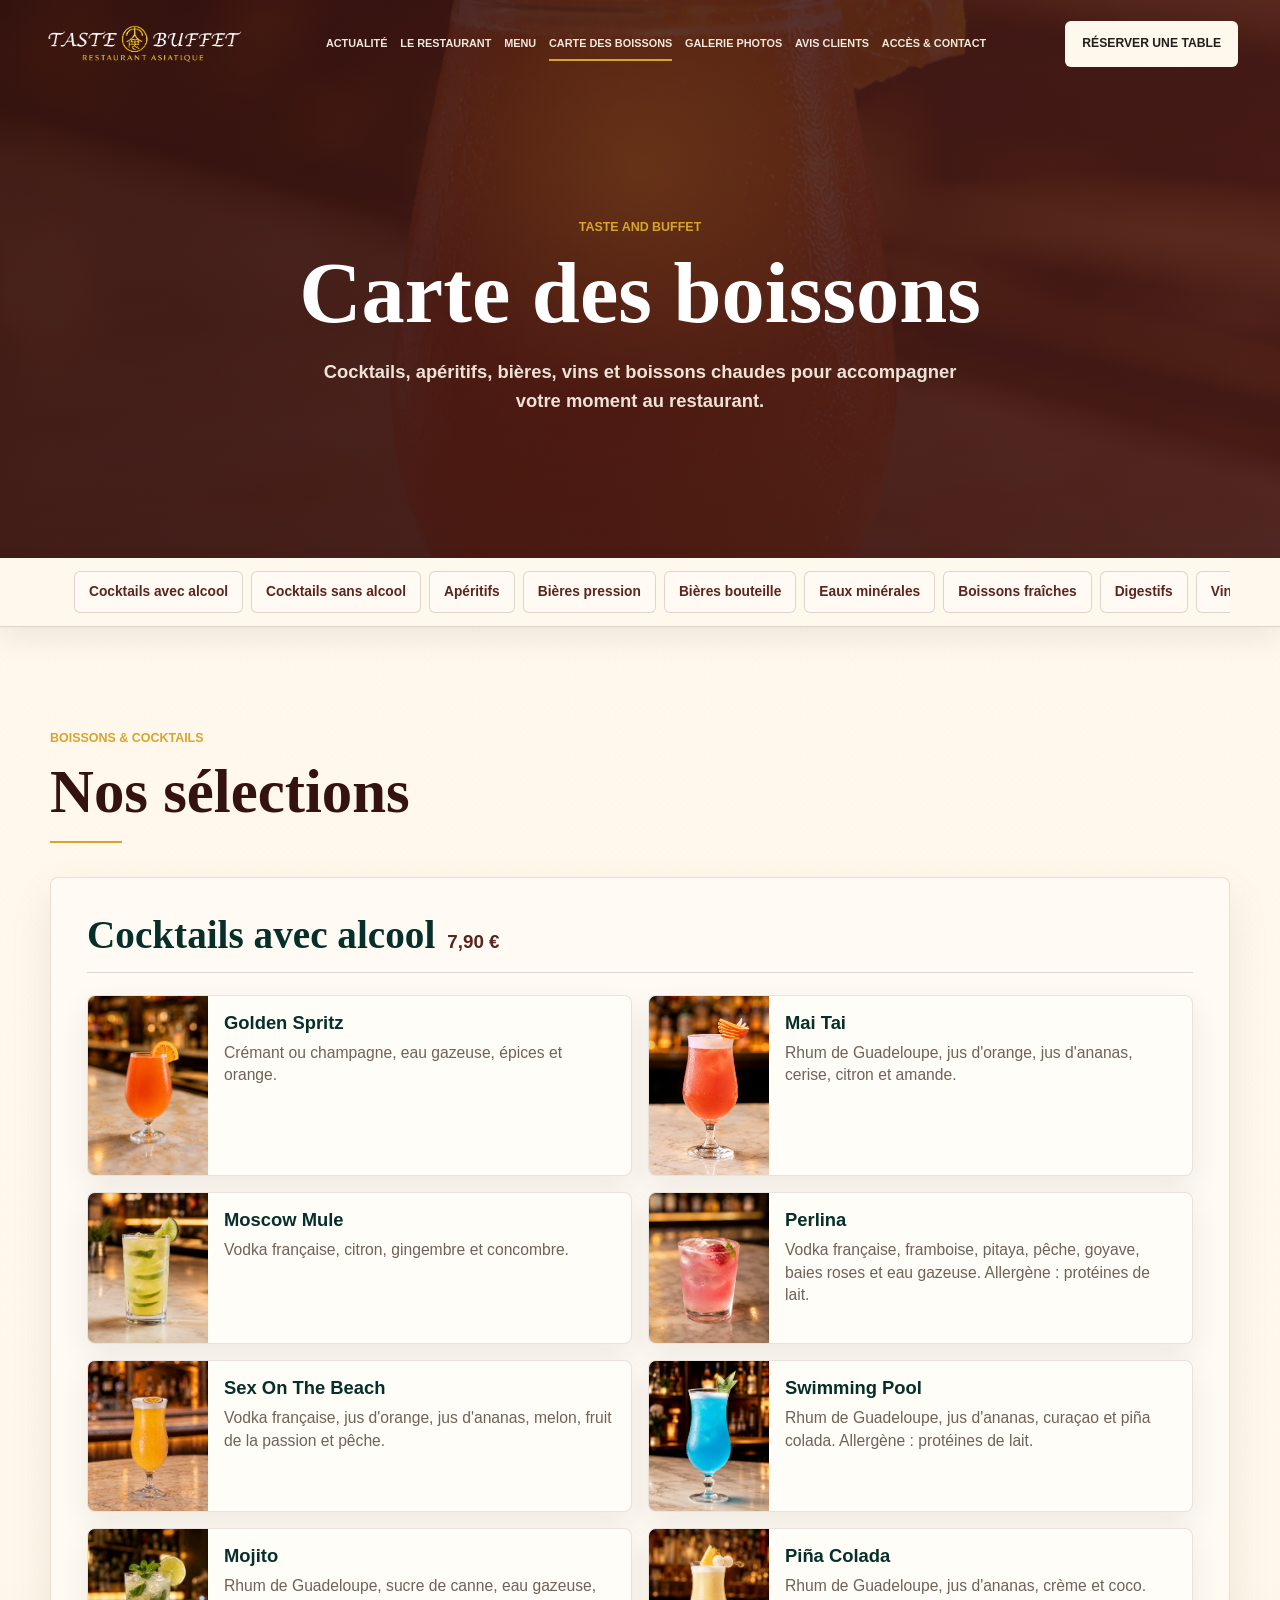
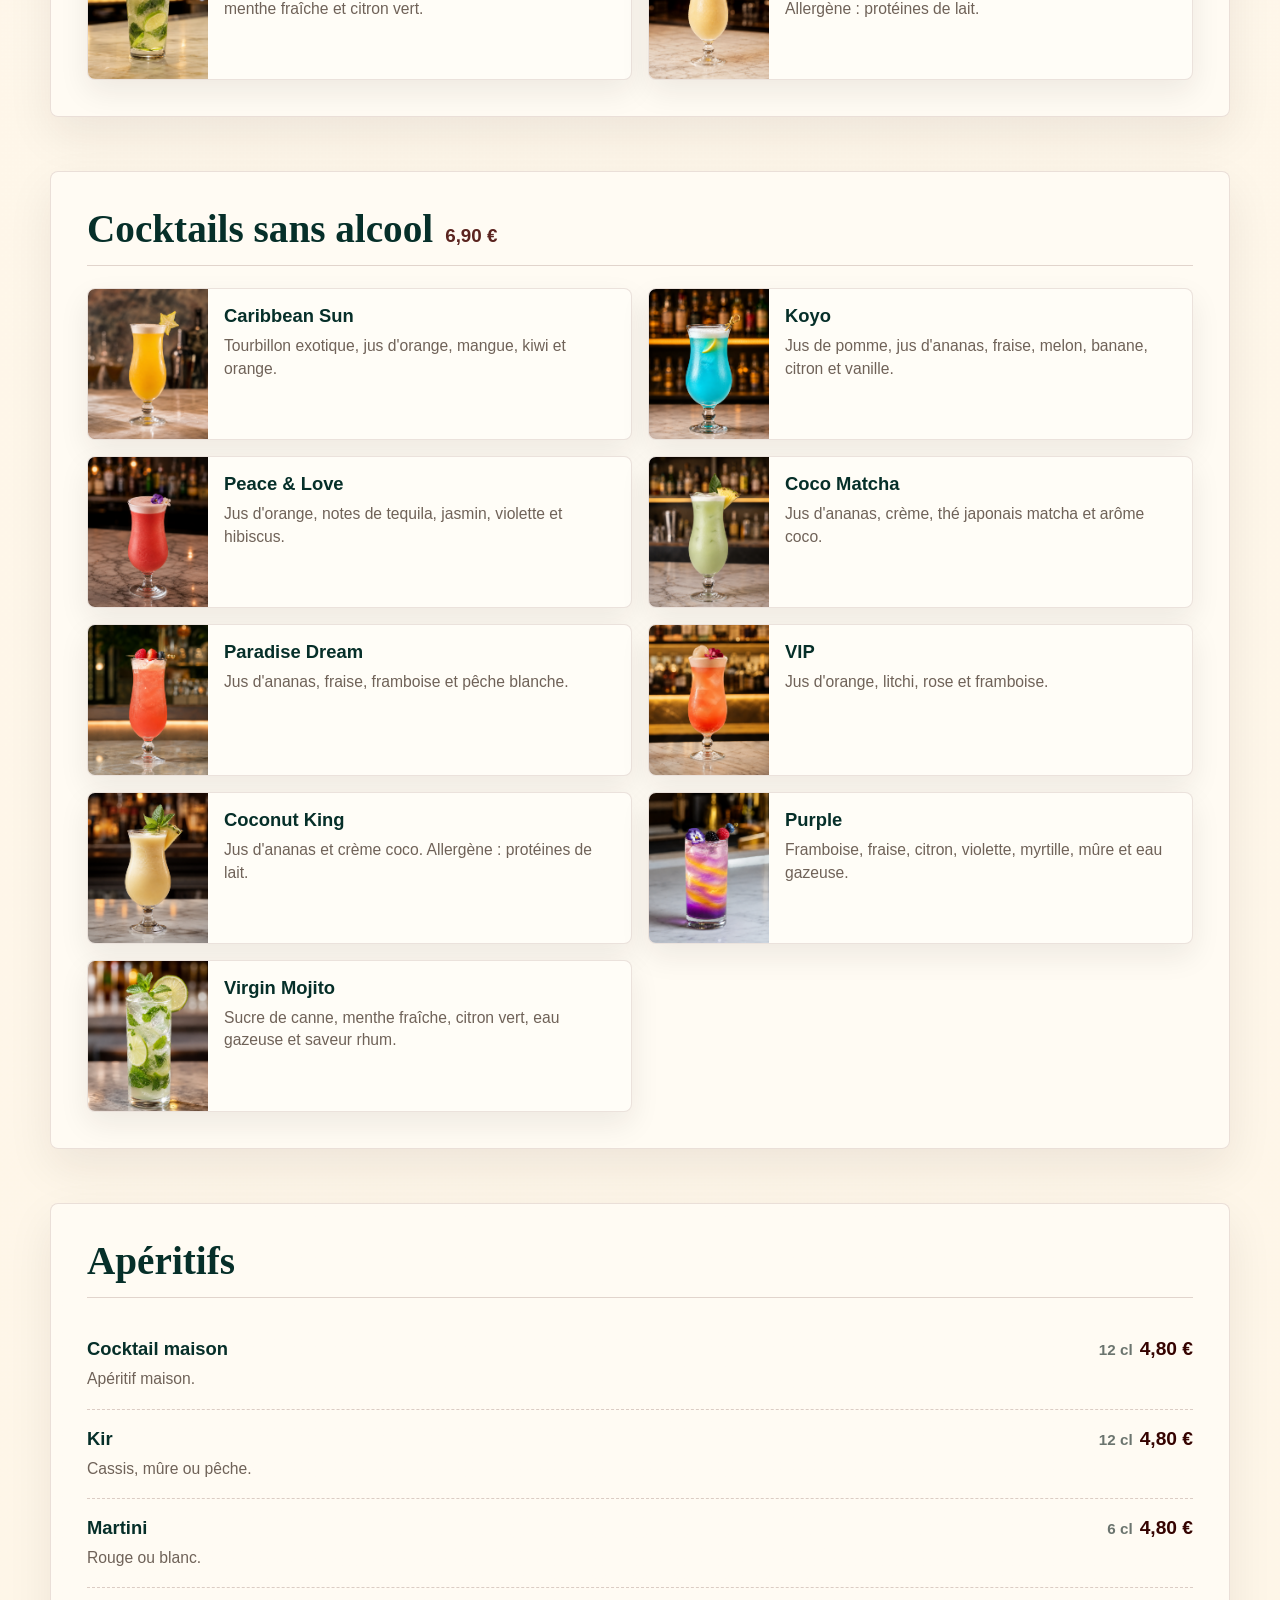
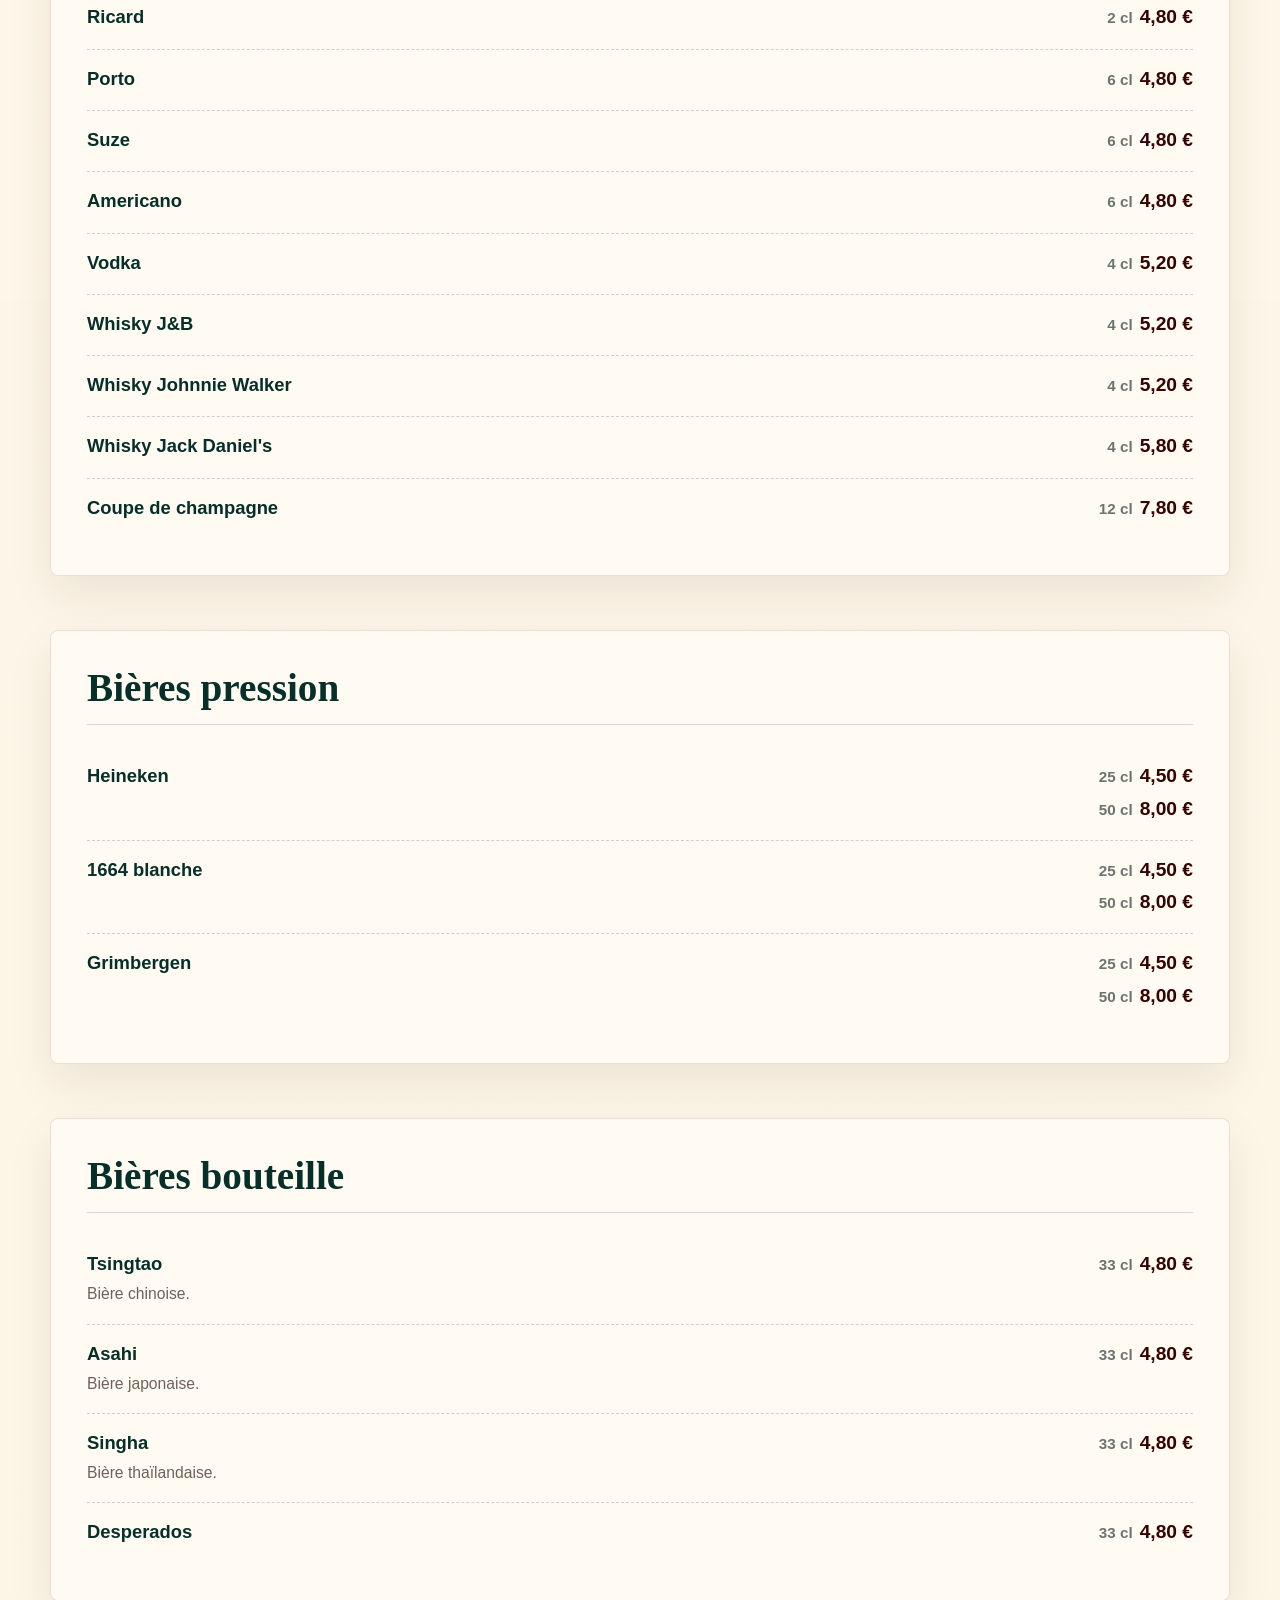
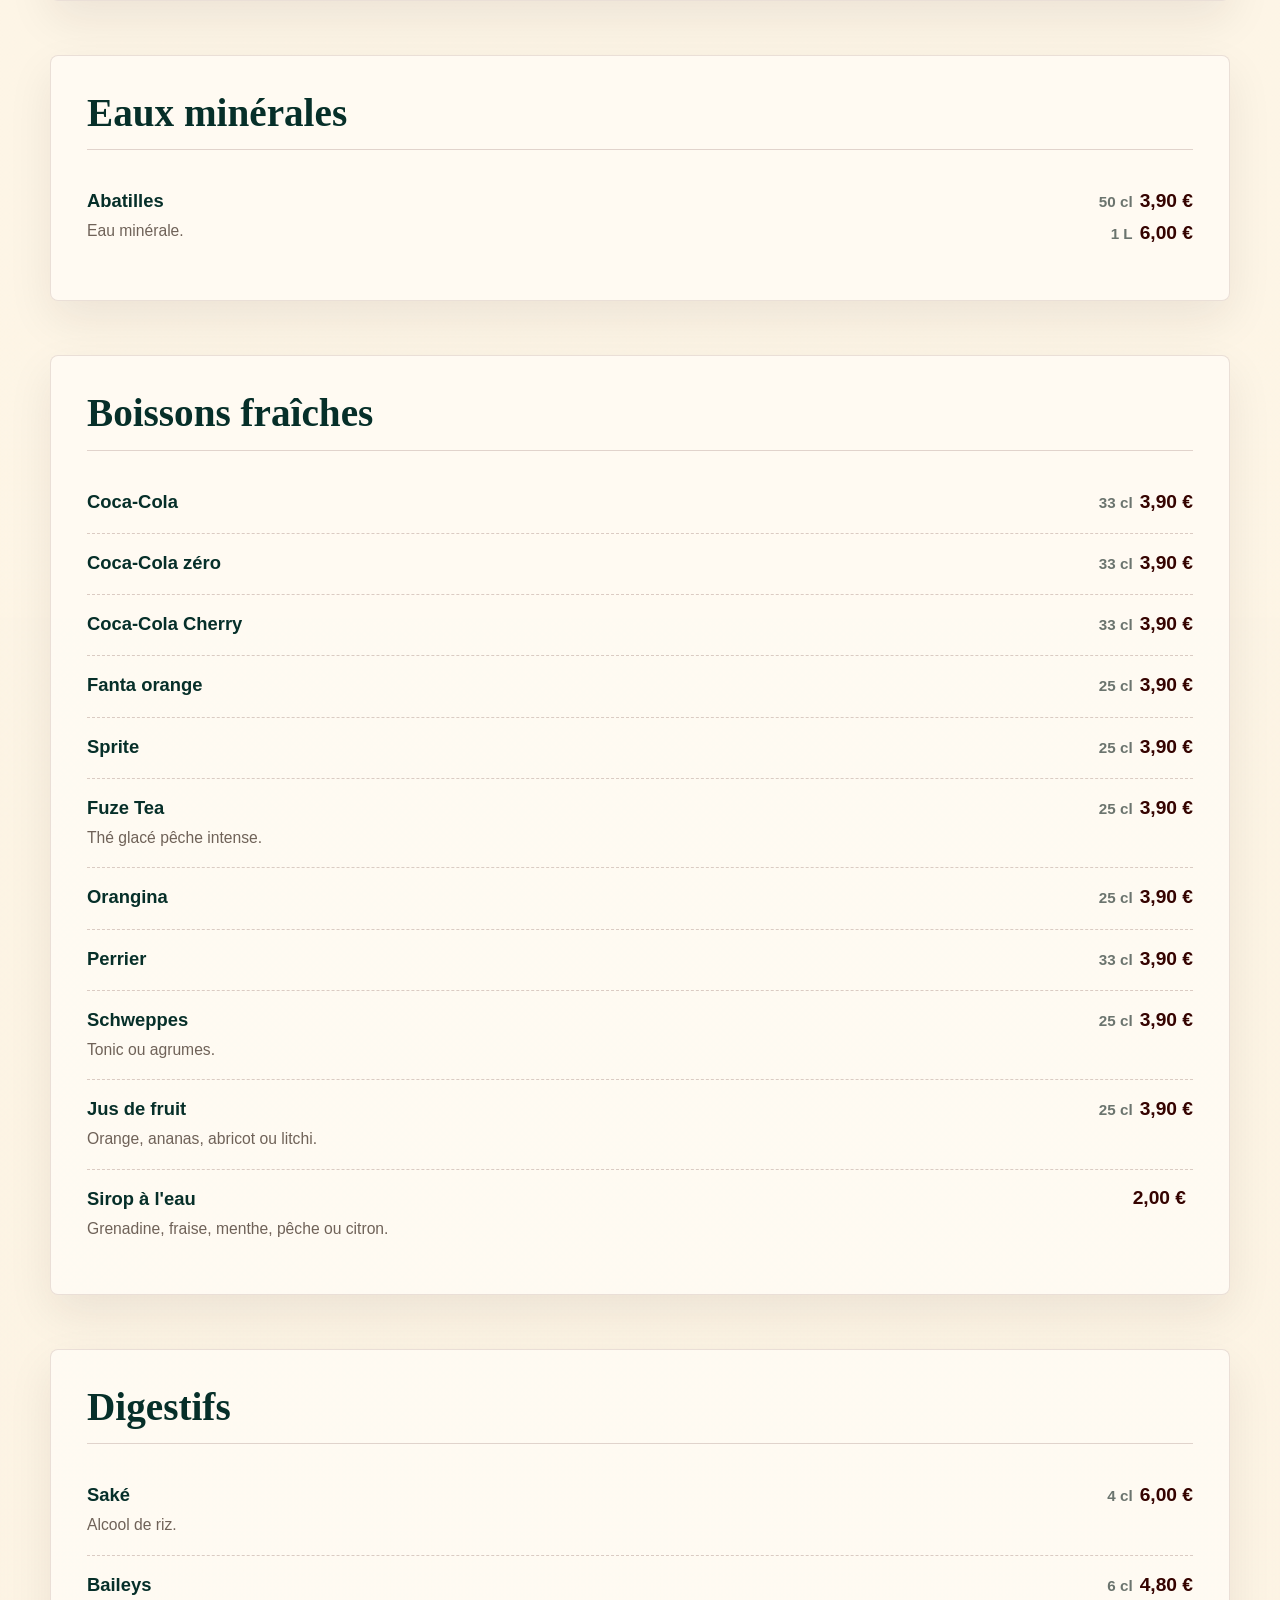
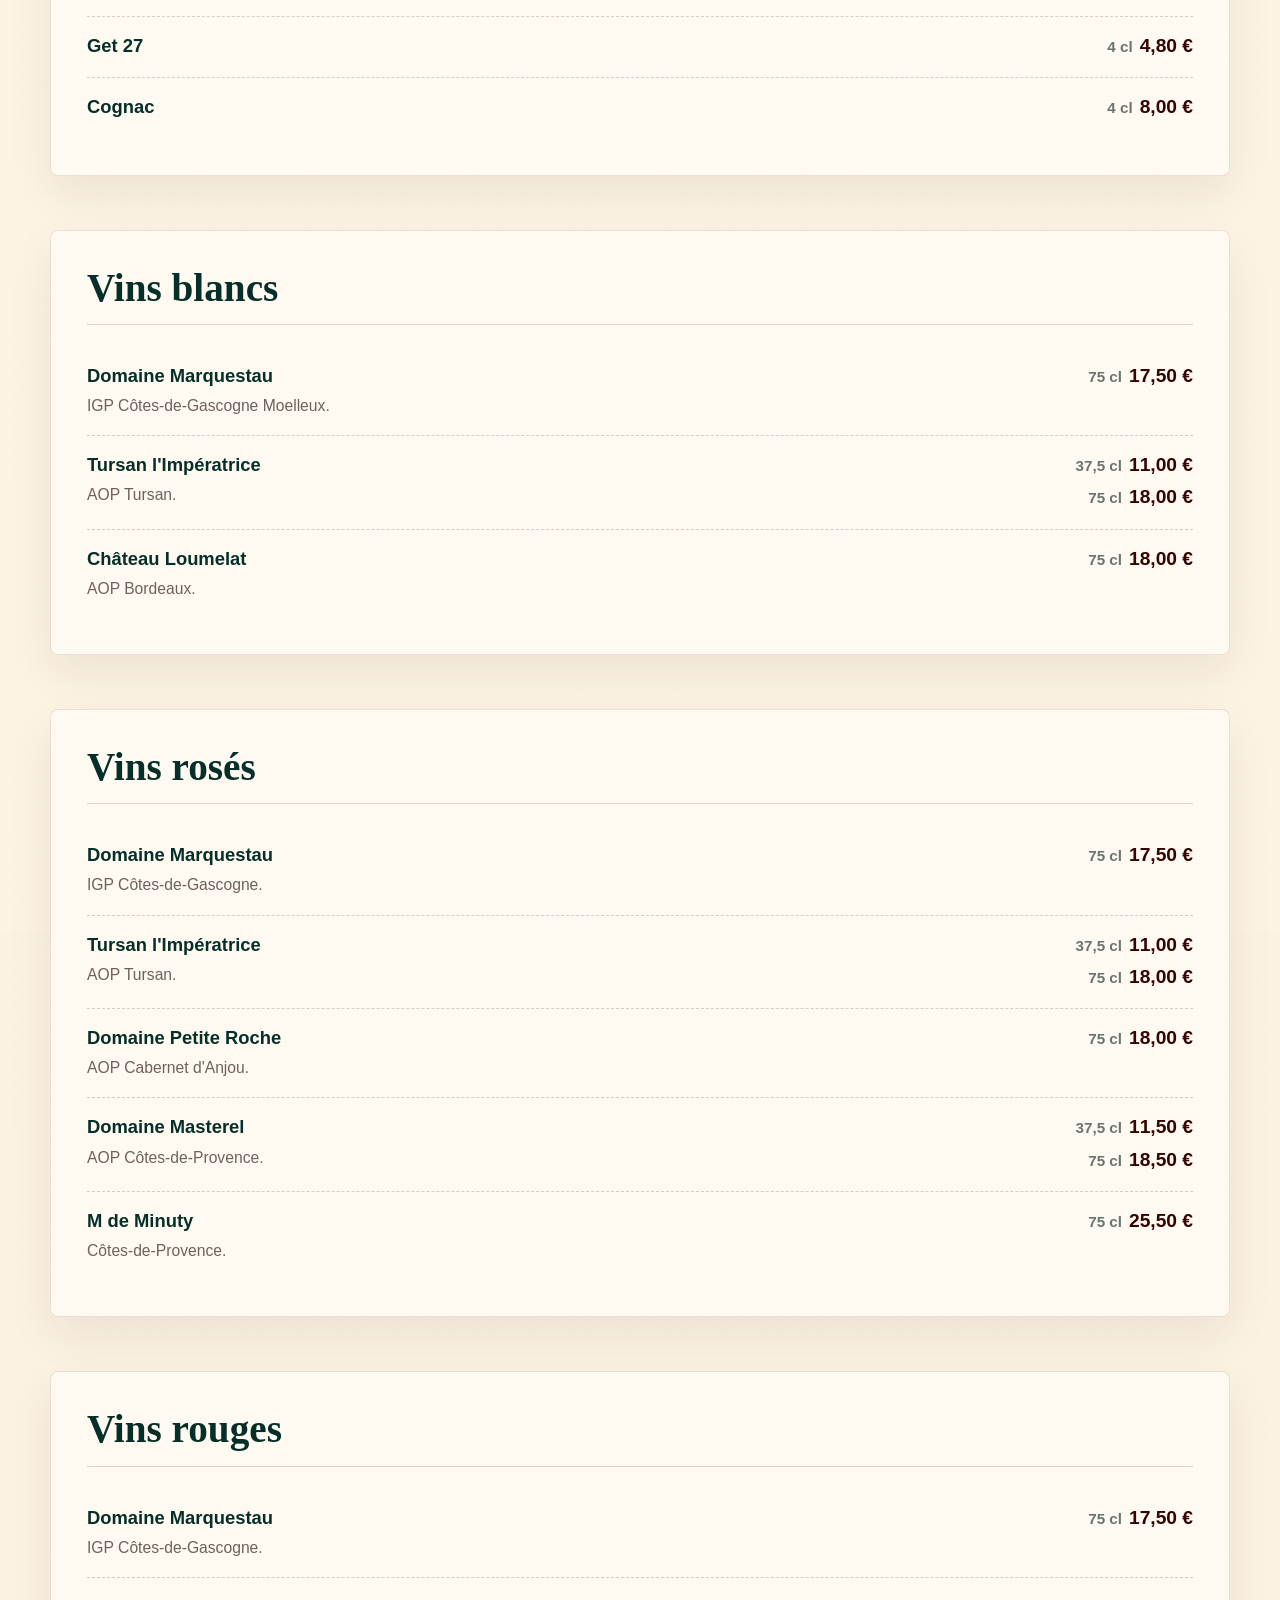
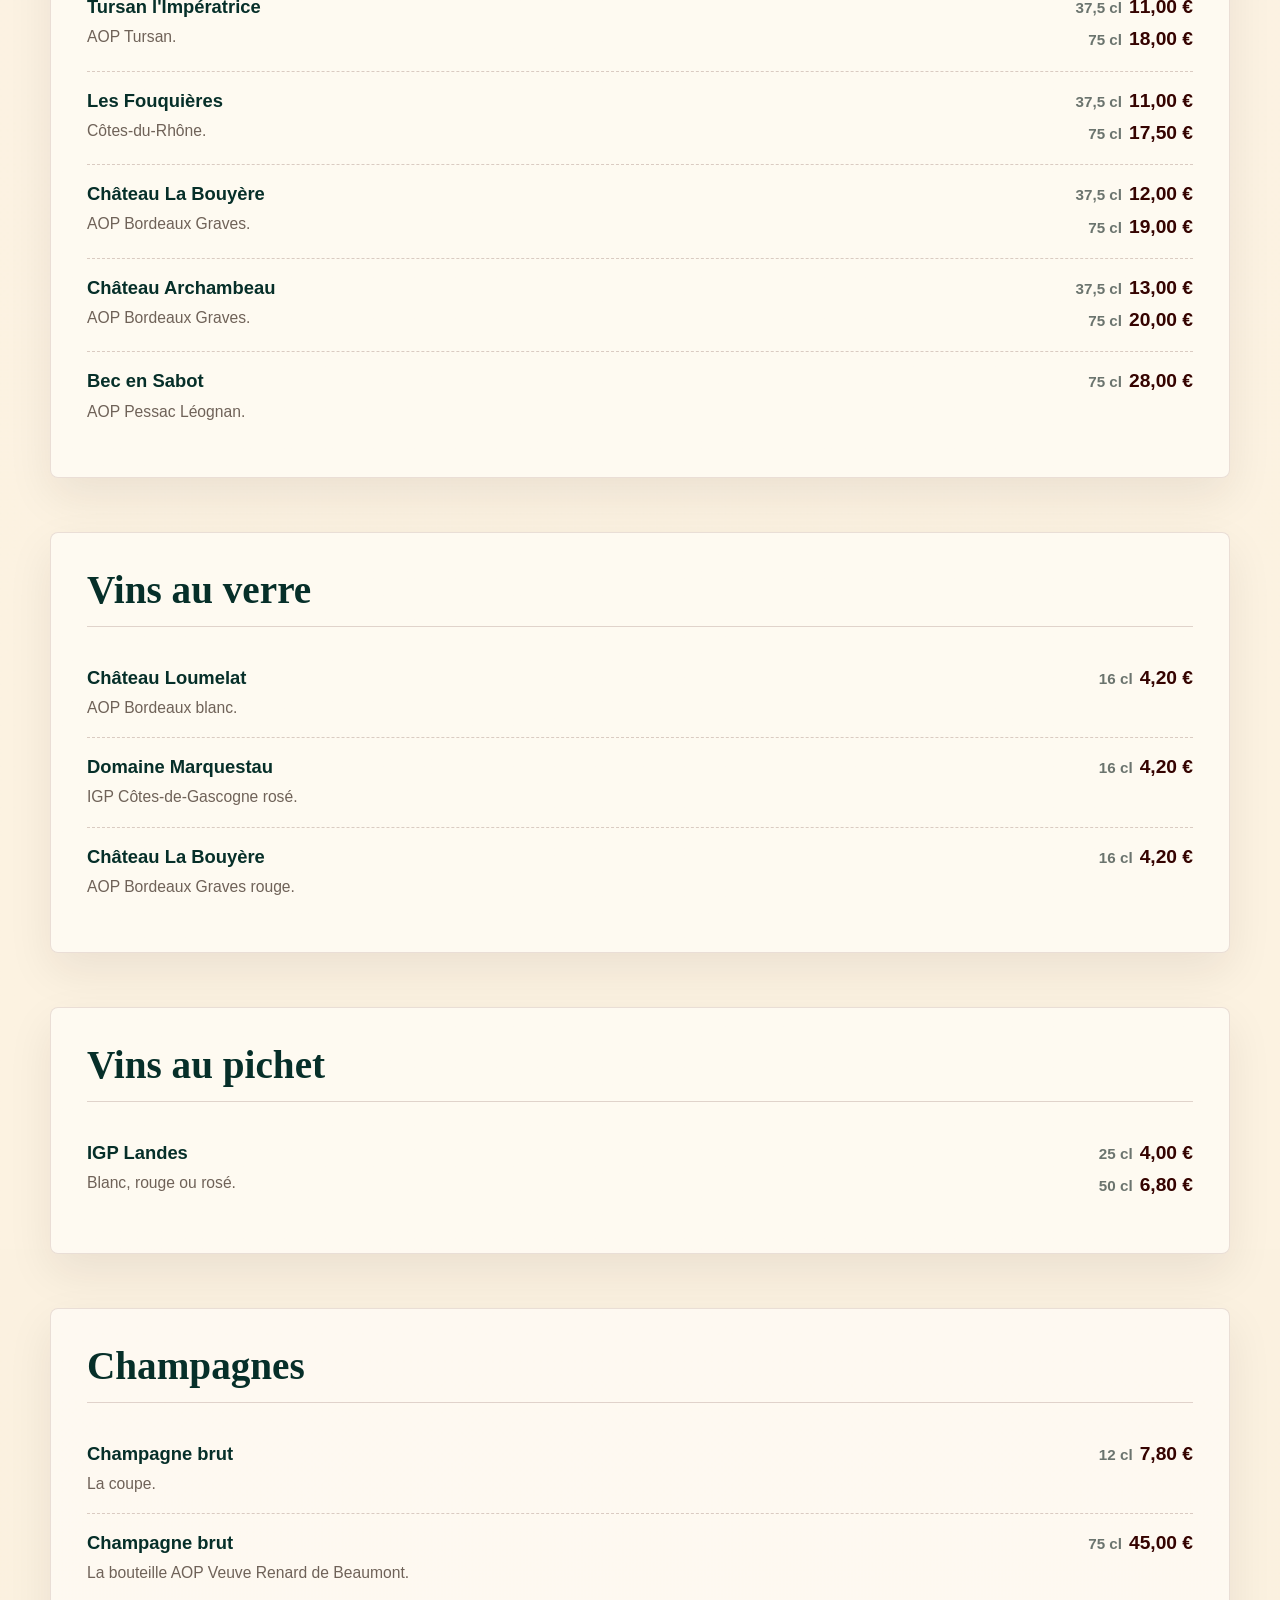
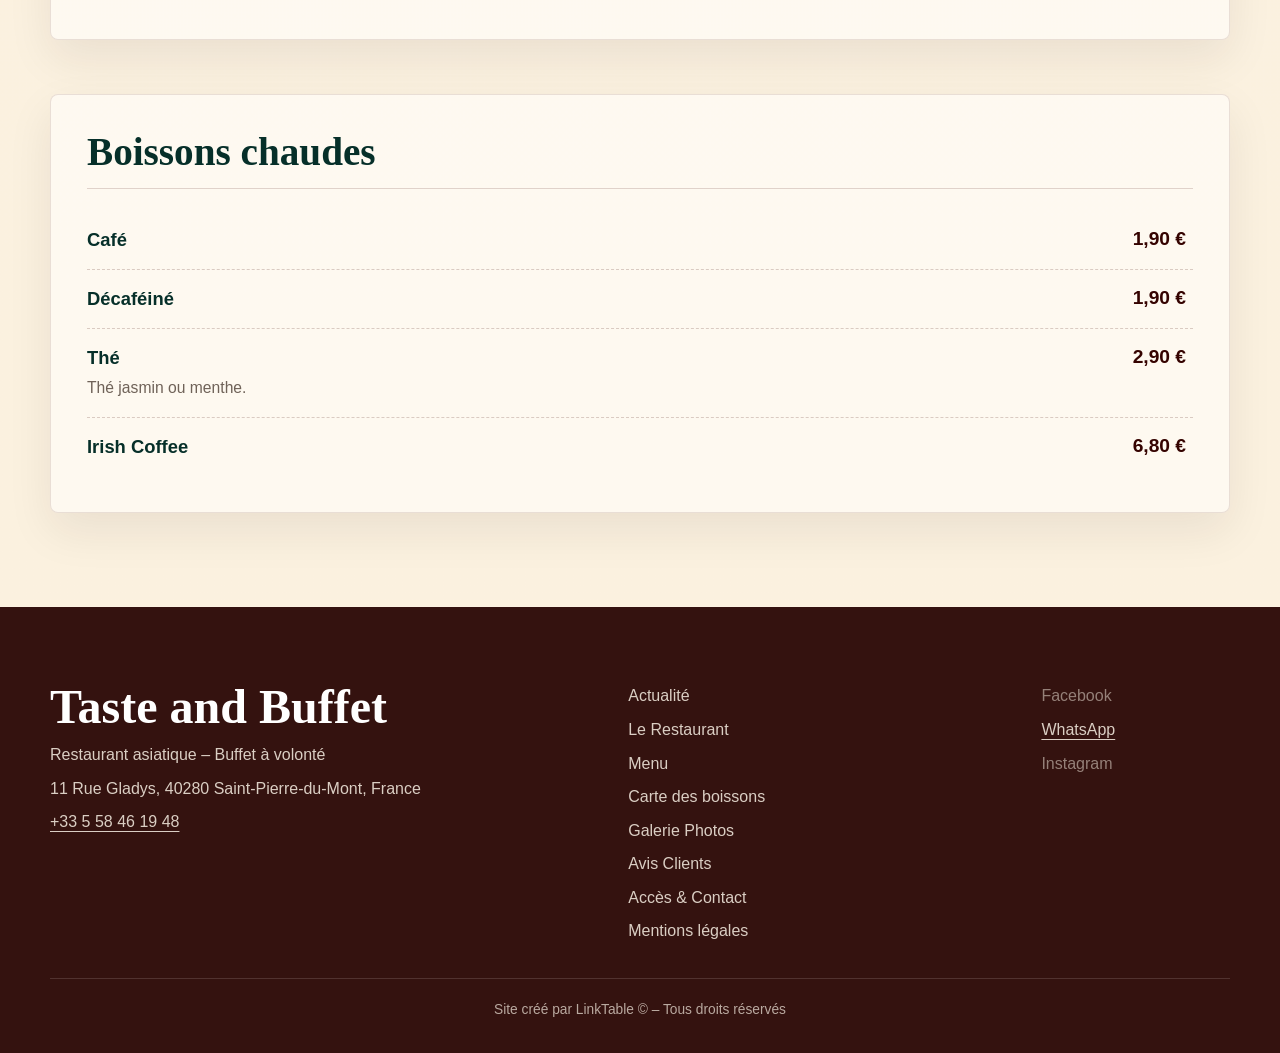
==== commit 888676c1: "bouton copyright" ====
--- a/carte-des-boissons.html
+++ b/carte-des-boissons.html
@@ -124,7 +124,7 @@
           <span aria-disabled="true">Instagram</span>
         </div>
       </div>
-      <p class="linktable-credit">Site cr&eacute;&eacute; par LinkTable&reg; &ndash; Tous droits r&eacute;serv&eacute;s</p>
+      <p class="linktable-credit">Site cr&eacute;&eacute; par LinkTable &copy; &ndash; Tous droits r&eacute;serv&eacute;s</p>
     </footer>
 
     <div class="mobile-action-bar" aria-label="Actions rapides">
--- a/style.css
+++ b/style.css
@@ -1178,6 +1178,7 @@
   }
 
   .header-inner {
+    grid-template-columns: auto 1fr auto;
     gap: 12px;
   }
 
@@ -1187,6 +1188,11 @@
 
   .header-reserve {
     display: none;
+  }
+
+  .menu-toggle {
+    grid-column: 3;
+    justify-self: end;
   }
 
   .hero h1 {
@@ -1276,7 +1282,9 @@
   }
 
   .drinks-showcase {
-    min-height: 460px;
+    min-height: 620px;
+    padding: 88px 18px 124px;
+    background-position: center;
   }
 
   .drinks-showcase-content p {
@@ -1390,14 +1398,16 @@
 
 @media (max-width: 430px) {
   .header-inner {
-    padding-inline: 12px;
+    padding-inline: 16px;
   }
 
   .brand {
-    width: min(62vw, 210px);
+    justify-self: start;
+    width: min(58vw, 210px);
   }
 
   .menu-toggle {
+    justify-self: end;
     width: 44px;
     height: 44px;
   }
@@ -1420,7 +1430,8 @@
   }
 
   .drinks-showcase {
-    min-height: 390px;
+    min-height: 560px;
+    padding: 78px 18px 110px;
   }
 
   .drinks-showcase-content p {
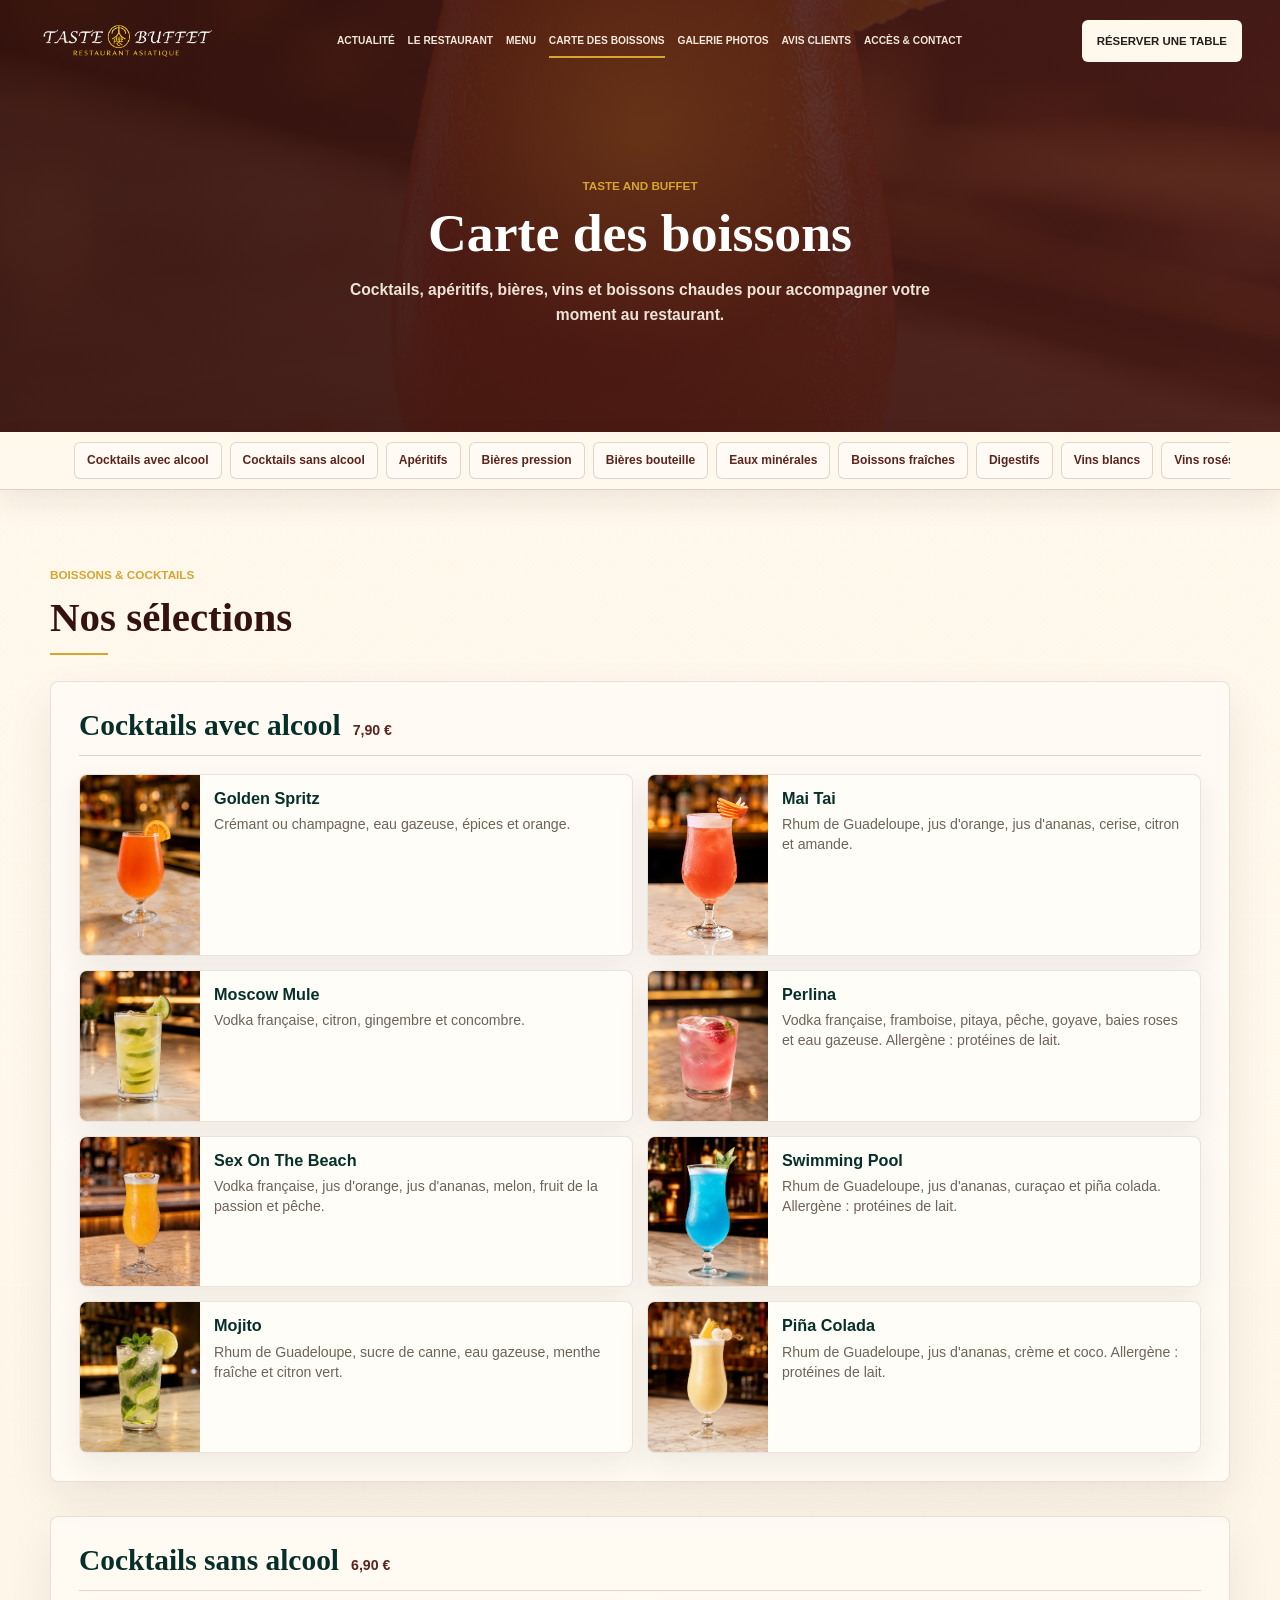
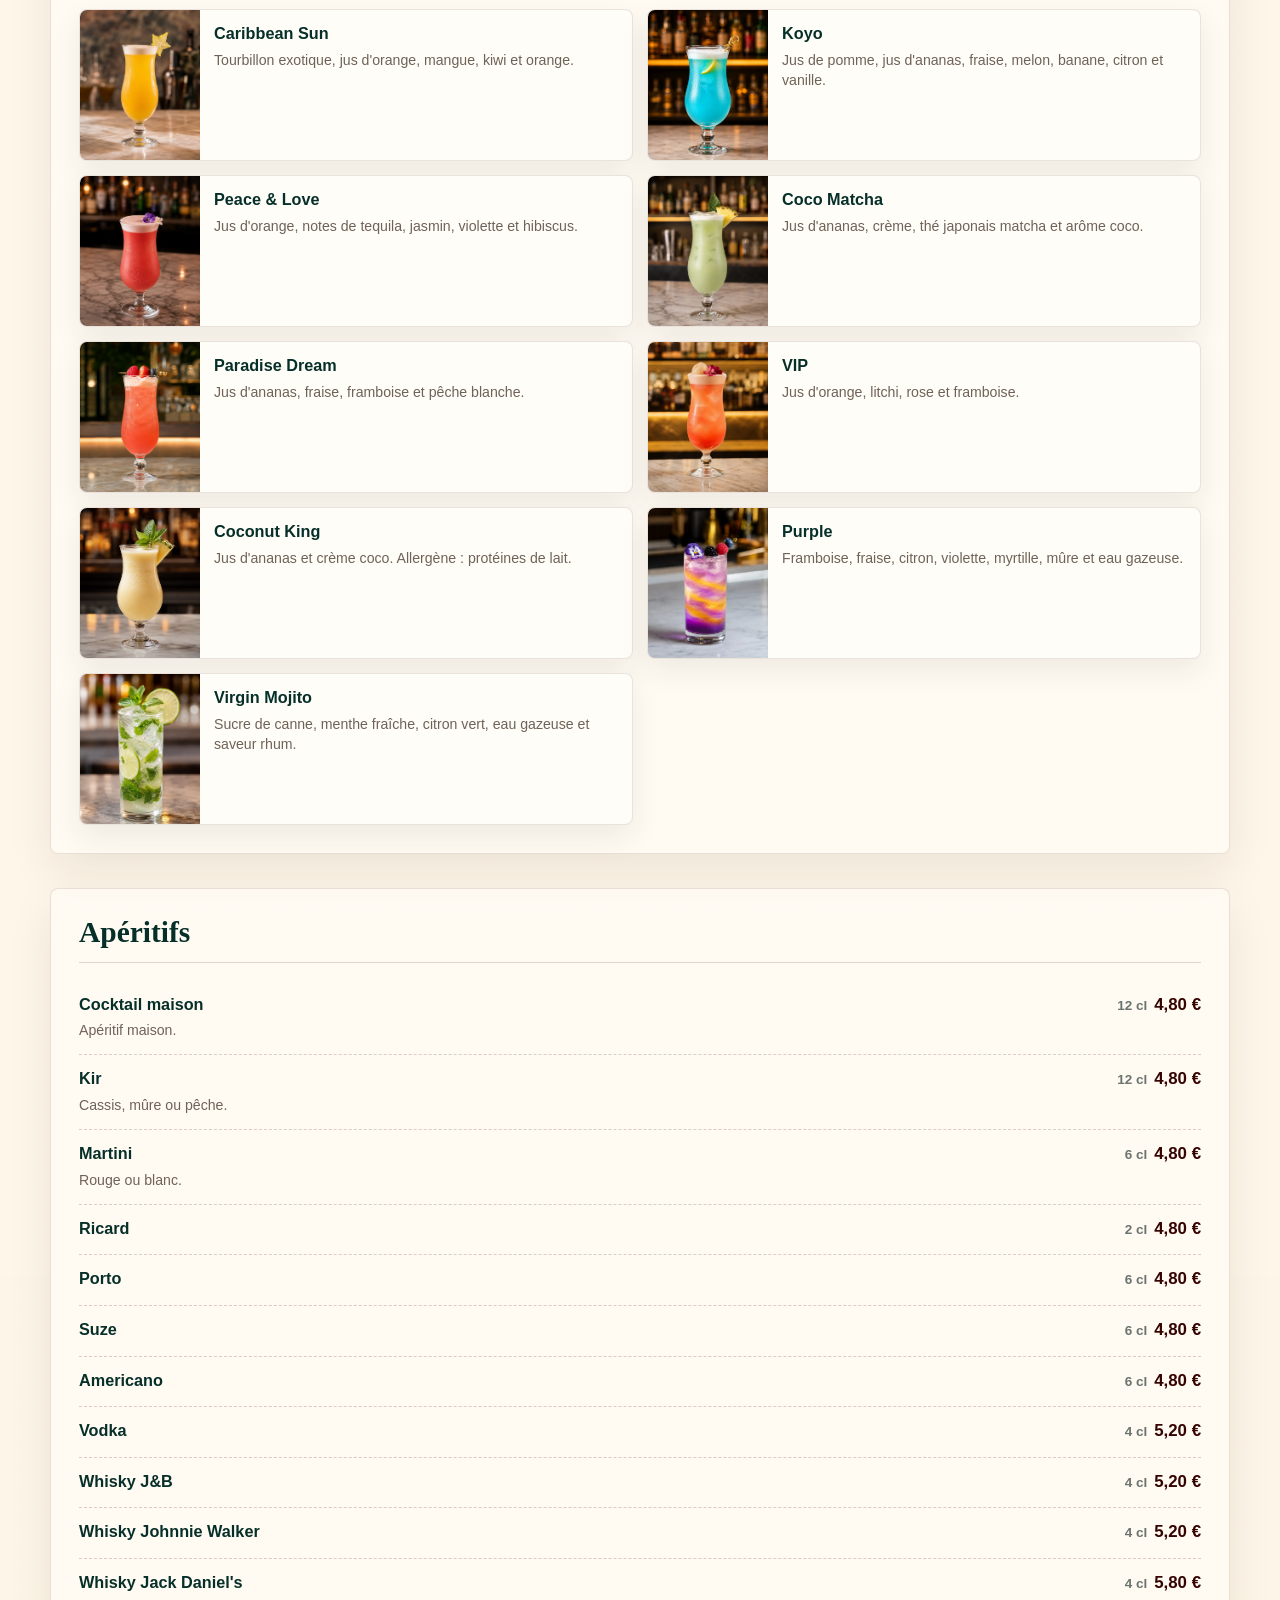
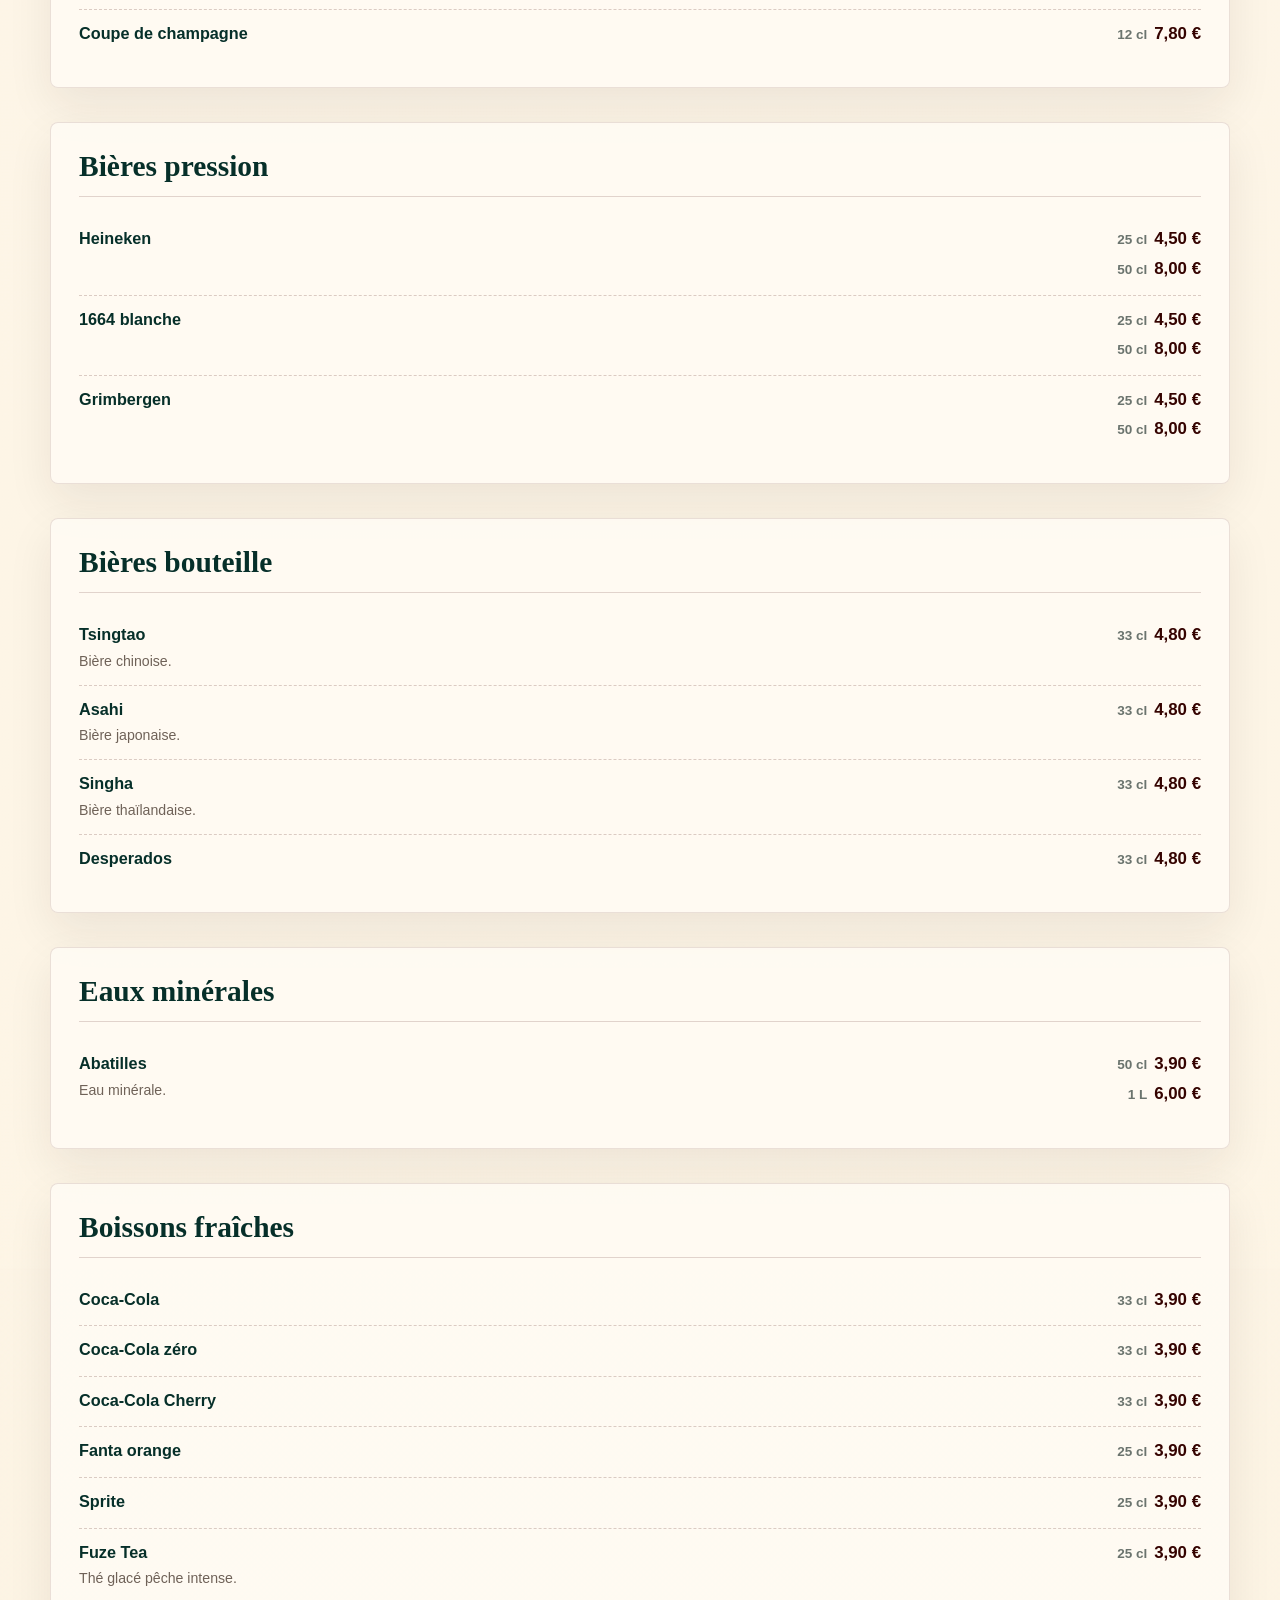
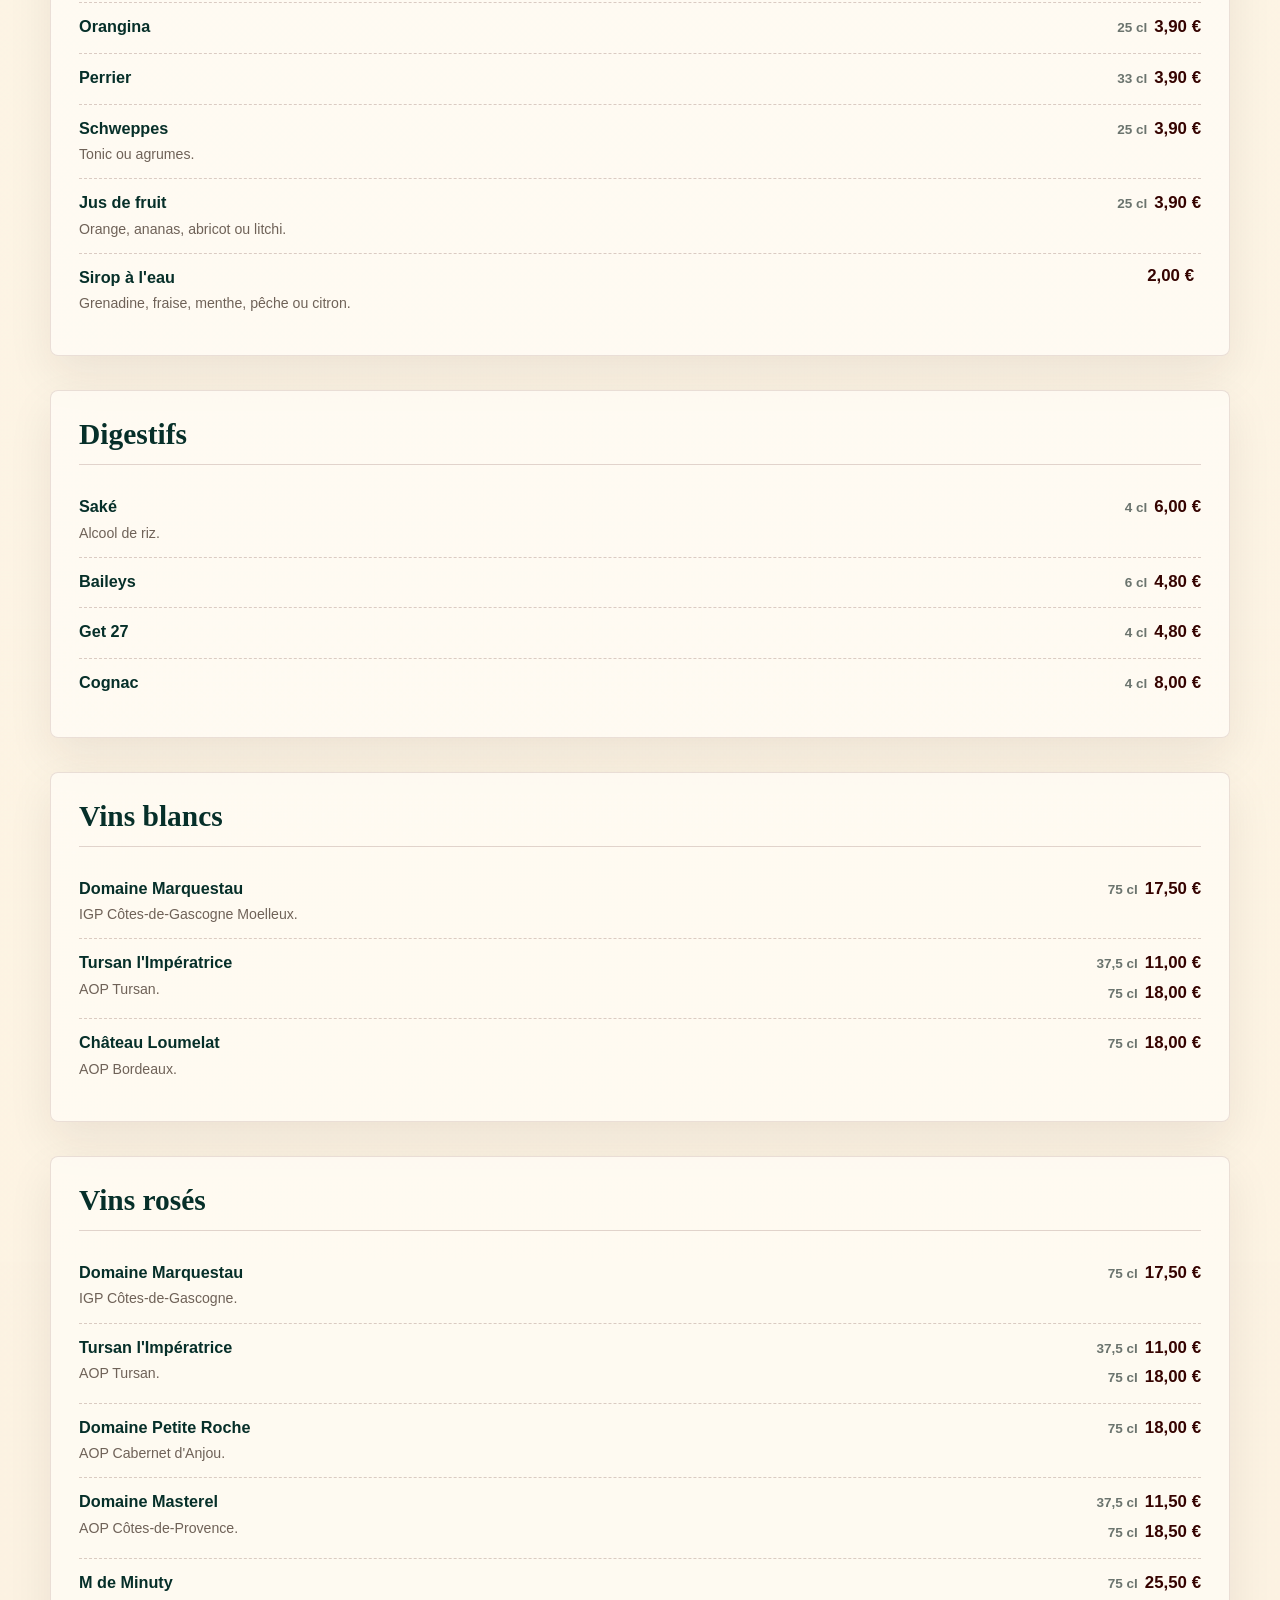
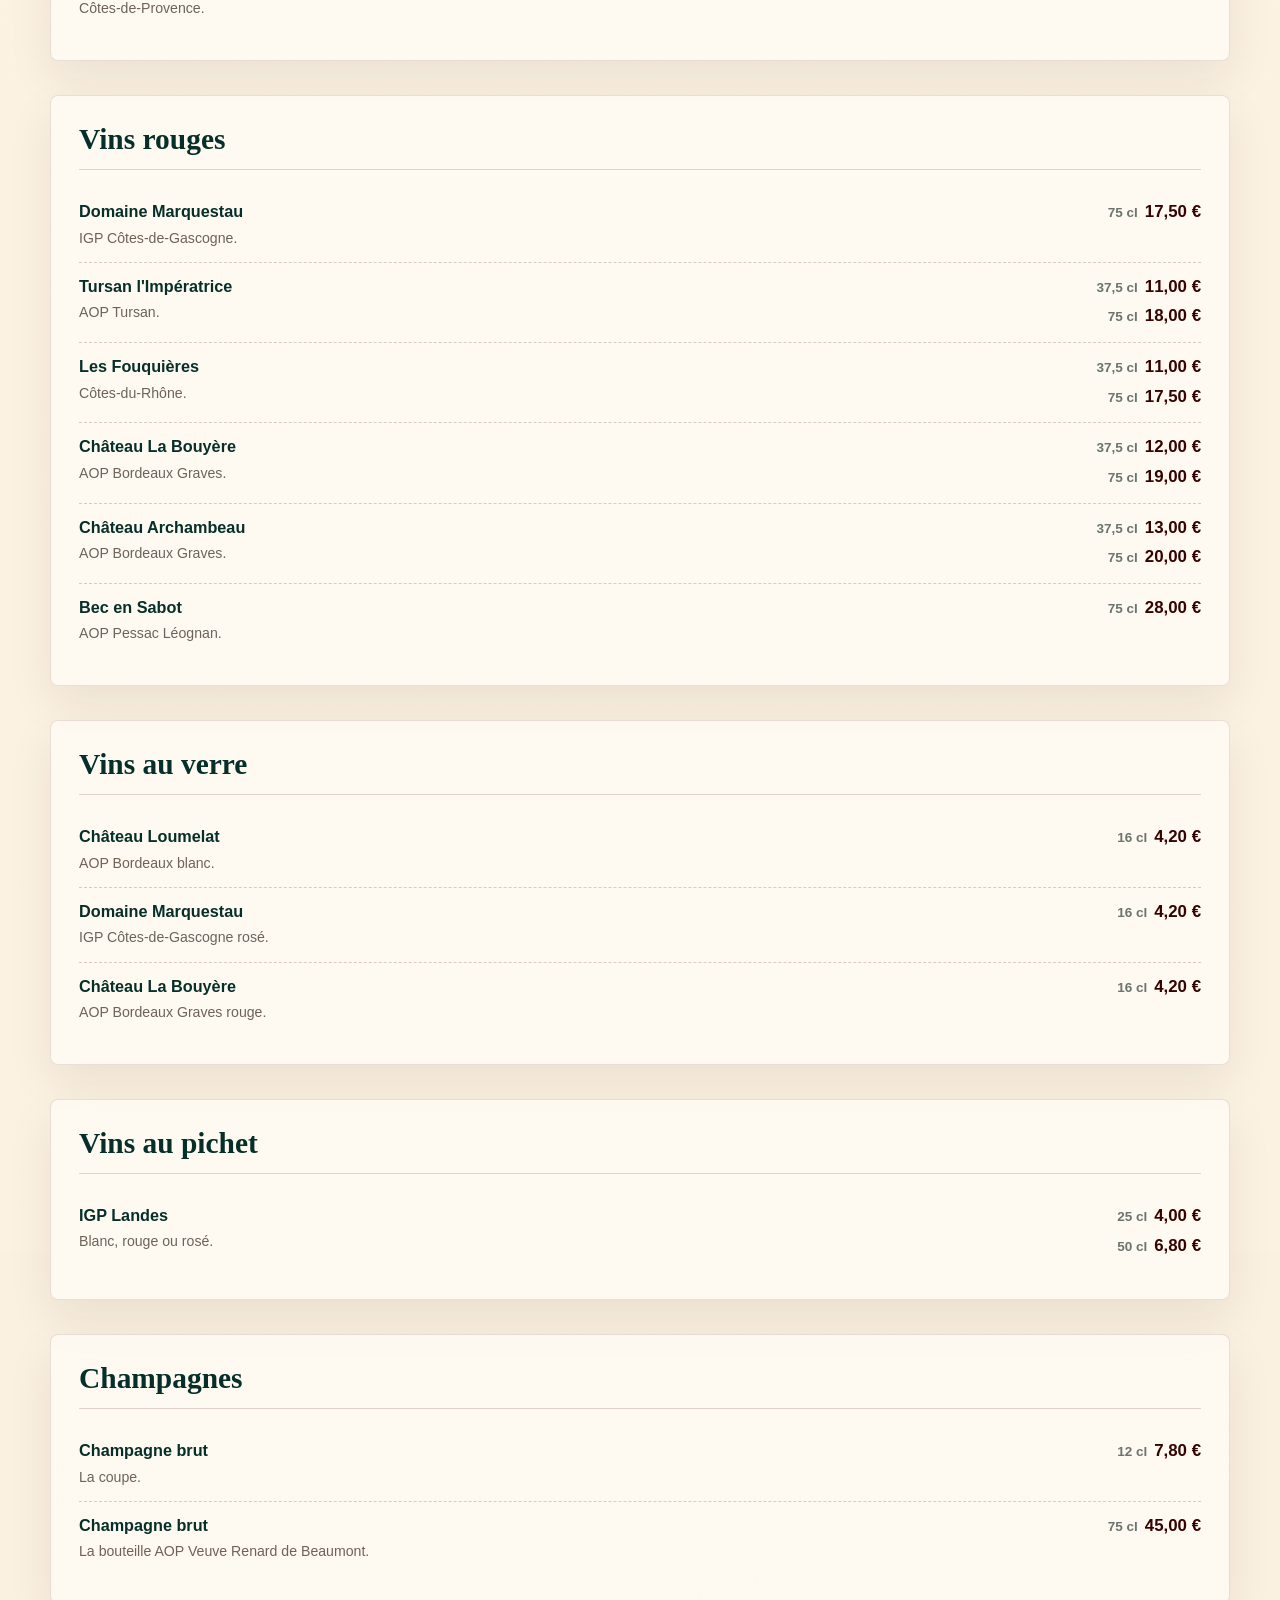
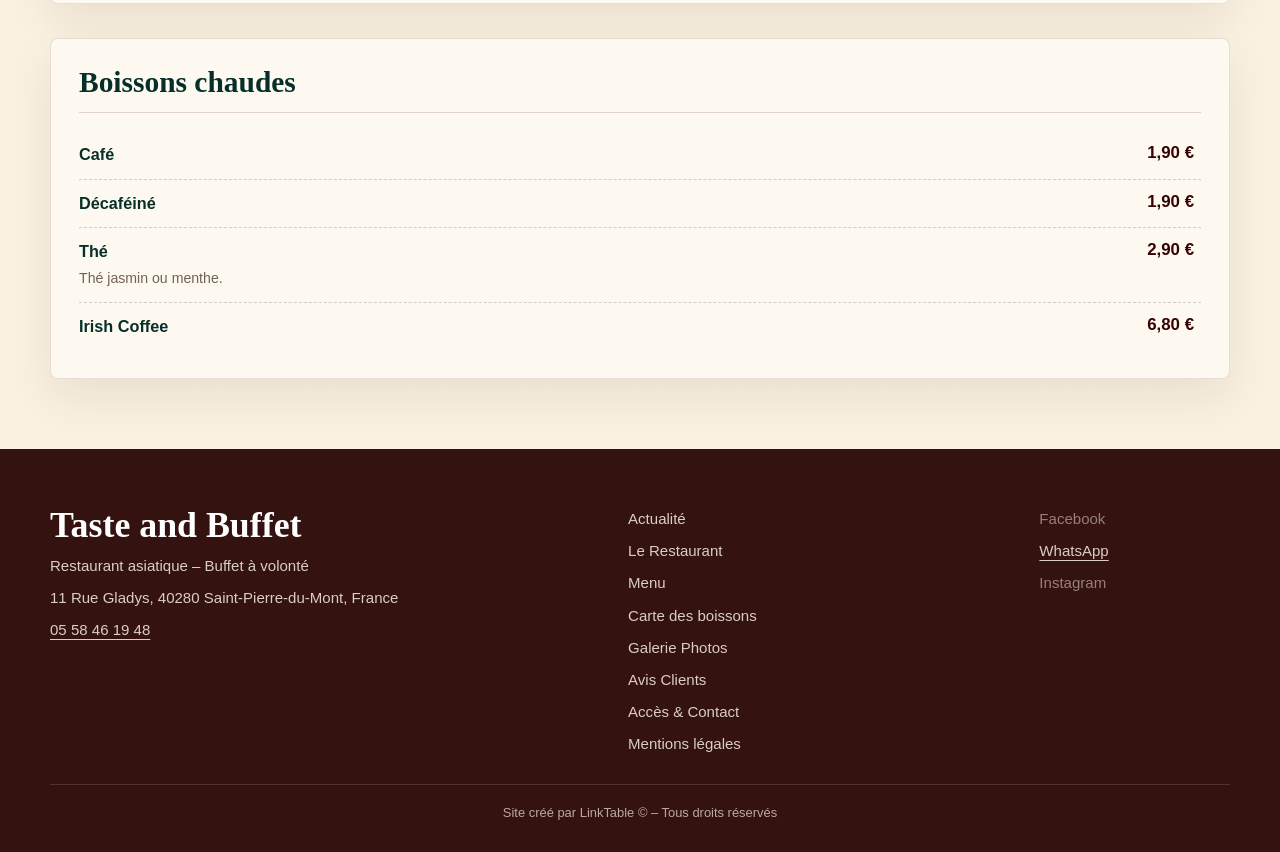
==== commit ae3b2a5e: "Mise a jour du site et des avis" ====
--- a/carte-des-boissons.html
+++ b/carte-des-boissons.html
@@ -100,7 +100,7 @@
           <h2>Taste and Buffet</h2>
           <p>Restaurant asiatique &ndash; Buffet &agrave; volont&eacute;</p>
           <p>11 Rue Gladys, 40280 Saint-Pierre-du-Mont, France</p>
-          <a href="tel:+33558461948">+33 5 58 46 19 48</a>
+          <a href="tel:+33558461948">05 58 46 19 48</a>
         </div>
         <nav aria-label="Navigation du footer">
           <a href="index.html#actualite">Actualit&eacute;</a>
--- a/style.css
+++ b/style.css
@@ -19,6 +19,7 @@
 }
 
 html {
+  font-size: 94%;
   scroll-behavior: smooth;
   scroll-padding-top: var(--header-height);
 }
@@ -57,6 +58,15 @@
 :focus-visible {
   outline: 2px solid var(--gold);
   outline-offset: 4px;
+}
+
+.sr-only {
+  position: absolute;
+  width: 1px;
+  height: 1px;
+  overflow: hidden;
+  clip: rect(0, 0, 0, 0);
+  white-space: nowrap;
 }
 
 .skip-link {
@@ -98,7 +108,7 @@
   width: min(1360px, 100%);
   min-height: var(--header-height);
   margin: 0 auto;
-  padding: 10px clamp(16px, 4vw, 42px);
+  padding: 8px clamp(16px, 4vw, 38px);
   display: grid;
   grid-template-columns: auto 1fr auto;
   align-items: center;
@@ -108,7 +118,7 @@
 .brand {
   display: inline-flex;
   align-items: center;
-  width: clamp(160px, 16vw, 220px);
+  width: clamp(150px, 14vw, 200px);
   text-decoration: none;
 }
 
@@ -167,8 +177,8 @@
   display: inline-flex;
   align-items: center;
   justify-content: center;
-  min-height: 46px;
-  padding: 12px 16px;
+  min-height: 42px;
+  padding: 10px 14px;
   border: 1px solid transparent;
   border-radius: 6px;
   font-size: 0.76rem;
@@ -321,8 +331,7 @@
 
 .hero {
   position: relative;
-  min-height: 100vh;
-  min-height: 100svh;
+  min-height: clamp(540px, 72vh, 680px);
   display: grid;
   place-items: center;
   overflow: hidden;
@@ -352,9 +361,9 @@
 .hero-content {
   position: relative;
   z-index: 2;
-  width: min(1120px, 100%);
-  padding: 120px clamp(18px, 5vw, 56px) 80px;
-  text-align: center;
+  width: min(1360px, 100%);
+  padding: calc(var(--header-height) + 44px) clamp(18px, 5vw, 56px) 68px;
+  text-align: left;
 }
 
 .section-kicker {
@@ -368,7 +377,6 @@
 
 .hero h1,
 .section h2,
-.reservation-block h2,
 .footer-inner h2 {
   margin: 0;
   font-family: Georgia, "Times New Roman", serif;
@@ -376,24 +384,35 @@
   line-height: 1.02;
 }
 
-.hero h1 {
-  max-width: 900px;
-  margin: 0 auto;
-  font-size: 7.8rem;
+.hero-title {
+  max-width: 780px;
+  margin: 0;
+  font-size: clamp(2.35rem, 3.65vw, 3.8rem);
   text-shadow: 0 12px 40px rgba(0, 0, 0, 0.38);
 }
 
-.hero p:not(.section-kicker) {
-  margin: 18px auto 0;
+.hero-title span {
+  display: block;
+  white-space: nowrap;
+}
+
+.hero-title span + span {
+  color: var(--gold);
+}
+
+.hero-subtitle {
+  max-width: 640px;
+  margin: 18px 0 0;
   color: rgba(255, 248, 236, 0.94);
-  font-size: 1.45rem;
+  font-size: clamp(0.96rem, 1.2vw, 1.2rem);
   font-weight: 700;
+  line-height: 1.5;
 }
 
 .hero-actions {
-  margin-top: 34px;
+  margin-top: 26px;
   display: flex;
-  justify-content: center;
+  justify-content: flex-start;
   gap: 12px;
   flex-wrap: wrap;
 }
@@ -402,7 +421,7 @@
   position: absolute;
   z-index: 2;
   left: 50%;
-  bottom: 28px;
+  bottom: 20px;
   width: 30px;
   height: 46px;
   transform: translateX(-50%);
@@ -423,7 +442,7 @@
 }
 
 .section {
-  padding: clamp(70px, 9vw, 128px) clamp(18px, 4vw, 48px);
+  padding: clamp(50px, 6.4vw, 88px) clamp(18px, 4vw, 44px);
 }
 
 .section-inner,
@@ -436,23 +455,22 @@
   width: min(860px, 100%);
 }
 
-.section h2,
-.reservation-block h2 {
+.section h2 {
   color: var(--bordeaux-deep);
-  font-size: 4rem;
+  font-size: clamp(2.05rem, 2.75vw, 2.7rem);
 }
 
 .title-line {
-  width: 72px;
+  width: 58px;
   height: 2px;
-  margin: 18px 0 24px;
+  margin: 14px 0 20px;
   transform-origin: left;
   background: var(--gold);
 }
 
 .section-intro {
   max-width: 680px;
-  margin: 0 0 34px;
+  margin: 0 0 26px;
   color: var(--muted);
   font-size: 1.05rem;
 }
@@ -461,8 +479,98 @@
   background: var(--cream);
 }
 
+.customer-ratings {
+  position: relative;
+  z-index: 4;
+  padding: clamp(14px, 2.4vw, 26px) clamp(18px, 4vw, 44px) 0;
+  background: var(--cream);
+}
+
+.customer-ratings-inner {
+  width: min(1360px, 100%);
+  margin: 0 auto;
+  display: grid;
+  grid-template-columns: repeat(3, minmax(0, 1fr));
+  overflow: hidden;
+  border: 1px solid rgba(214, 165, 47, 0.46);
+  border-radius: 8px;
+  background: rgba(255, 248, 236, 0.94);
+  box-shadow: 0 18px 40px rgba(36, 29, 25, 0.14);
+}
+
+.rating-card {
+  min-width: 0;
+  display: grid;
+  grid-template-columns: auto minmax(0, 1fr);
+  align-items: center;
+  gap: clamp(14px, 1.8vw, 22px);
+  padding: clamp(18px, 2.4vw, 28px);
+}
+
+.rating-card + .rating-card {
+  border-left: 1px solid rgba(214, 165, 47, 0.42);
+}
+
+.rating-icon {
+  width: clamp(50px, 4.2vw, 66px);
+  height: clamp(50px, 4.2vw, 66px);
+  display: inline-flex;
+  align-items: center;
+  justify-content: center;
+  flex: 0 0 auto;
+}
+
+.rating-icon-cream {
+  padding: clamp(9px, 0.9vw, 13px);
+  overflow: hidden;
+  border: 1px solid rgba(214, 165, 47, 0.32);
+  border-radius: 50%;
+  background: var(--cream);
+  box-shadow: inset 0 0 0 1px rgba(255, 248, 236, 0.7);
+}
+
+.rating-icon img {
+  width: 100%;
+  height: 100%;
+  object-fit: contain;
+}
+
+.rating-stars,
+.rating-rank {
+  margin-bottom: 6px;
+  color: var(--gold);
+  font-size: clamp(1.15rem, 1.5vw, 1.48rem);
+  line-height: 1;
+}
+
+.rating-content p {
+  margin: 0;
+  color: var(--ink);
+  font-size: clamp(0.94rem, 1.15vw, 1.16rem);
+  font-weight: 800;
+  line-height: 1.25;
+}
+
+.rating-content strong {
+  font-size: clamp(1.18rem, 1.55vw, 1.52rem);
+  font-weight: 900;
+}
+
+.rating-content span,
+.rating-content small {
+  display: block;
+  margin-top: 6px;
+  color: var(--ink);
+  font-size: clamp(0.86rem, 1vw, 1rem);
+  line-height: 1.35;
+}
+
+.rating-content small {
+  color: var(--red);
+}
+
 .news-panel {
-  padding: clamp(24px, 5vw, 44px);
+  padding: clamp(20px, 3.2vw, 32px);
   border: 1px solid var(--line);
   border-left: 4px solid var(--gold);
   border-radius: 8px;
@@ -482,7 +590,7 @@
 .news-panel h3 {
   margin: 0 0 10px;
   color: var(--bordeaux);
-  font-size: 1.9rem;
+  font-size: 1.5rem;
 }
 
 .news-panel p:last-child {
@@ -497,18 +605,18 @@
 
 .split-section {
   display: grid;
-  grid-template-columns: minmax(0, 1.1fr) minmax(320px, 0.9fr);
+  grid-template-columns: minmax(0, 0.82fr) minmax(320px, 0.95fr);
   align-items: center;
-  gap: clamp(28px, 5vw, 70px);
+  gap: clamp(24px, 4vw, 52px);
   padding: 0 clamp(18px, 4vw, 48px);
 }
 
 .split-section + .split-section {
-  margin-top: clamp(76px, 9vw, 120px);
+  margin-top: clamp(46px, 5.6vw, 72px);
 }
 
 .split-section-reverse {
-  grid-template-columns: minmax(320px, 0.9fr) minmax(0, 1.1fr);
+  grid-template-columns: minmax(320px, 0.95fr) minmax(0, 0.82fr);
 }
 
 .split-section-reverse .split-media {
@@ -516,11 +624,16 @@
 }
 
 .split-media {
-  min-height: clamp(330px, 45vw, 560px);
+  width: min(100%, 560px);
+  min-height: clamp(220px, 28vw, 340px);
   overflow: hidden;
   border-radius: 8px;
   background: var(--sand);
   box-shadow: var(--soft-shadow);
+}
+
+.split-section-reverse .split-media {
+  justify-self: end;
 }
 
 .split-media img {
@@ -568,9 +681,9 @@
 .pricing-board {
   display: grid;
   grid-template-columns: repeat(2, minmax(0, 1fr));
-  gap: clamp(24px, 4vw, 42px);
-  margin-top: 32px;
-  padding: clamp(22px, 4vw, 42px);
+  gap: clamp(18px, 3vw, 30px);
+  margin-top: 24px;
+  padding: clamp(20px, 3vw, 32px);
   border: 1px solid rgba(255, 248, 236, 0.14);
   border-radius: 8px;
   background: rgba(255, 248, 236, 0.06);
@@ -588,7 +701,7 @@
   grid-template-columns: minmax(0, 1fr) minmax(70px, auto) minmax(76px, auto);
   align-items: baseline;
   gap: 12px;
-  padding: 14px 0;
+  padding: 11px 0;
   border-bottom: 1px dashed rgba(255, 248, 236, 0.22);
 }
 
@@ -626,11 +739,11 @@
 
 .drinks-showcase {
   position: relative;
-  min-height: 560px;
+  min-height: clamp(380px, 50vw, 480px);
   display: grid;
   place-items: center;
   overflow: hidden;
-  padding: clamp(72px, 10vw, 130px) clamp(18px, 4vw, 48px);
+  padding: clamp(58px, 7vw, 88px) clamp(18px, 4vw, 48px);
   color: var(--cream);
   background:
     linear-gradient(180deg, rgba(36, 29, 25, 0.1), rgba(36, 29, 25, 0.42)),
@@ -657,7 +770,7 @@
   margin: 0;
   color: #fff;
   font-family: Georgia, "Times New Roman", serif;
-  font-size: 4.3rem;
+  font-size: clamp(2.45rem, 3.8vw, 3.45rem);
   font-weight: 600;
   line-height: 1;
   text-shadow: 0 10px 34px rgba(0, 0, 0, 0.4);
@@ -666,12 +779,12 @@
 .drinks-showcase-button {
   position: relative;
   min-width: min(100%, 280px);
-  min-height: 64px;
+  min-height: 56px;
   display: inline-flex;
   align-items: center;
   justify-content: center;
-  margin-top: 26px;
-  padding: 16px 28px;
+  margin-top: 20px;
+  padding: 14px 24px;
   border: 3px solid #fff;
   border-radius: 999px;
   color: #fff;
@@ -689,10 +802,10 @@
 .drinks-showcase-button::after {
   content: "";
   position: absolute;
-  top: calc(100% + 14px);
+  top: calc(100% + 12px);
   left: 50%;
   width: 2px;
-  height: 80px;
+  height: 52px;
   transform: translateX(-50%);
   background: rgba(255, 255, 255, 0.72);
   pointer-events: none;
@@ -712,8 +825,8 @@
 .gallery-grid {
   display: grid;
   grid-template-columns: repeat(4, minmax(0, 1fr));
-  grid-auto-rows: clamp(170px, 17vw, 240px);
-  gap: 14px;
+  grid-auto-rows: clamp(150px, 15vw, 210px);
+  gap: 12px;
 }
 
 .gallery-item {
@@ -768,7 +881,7 @@
   display: grid;
   grid-template-columns: 48px minmax(0, 1fr) 48px;
   align-items: center;
-  gap: 18px;
+  gap: 14px;
 }
 
 .reviews-viewport {
@@ -780,9 +893,11 @@
 .review-card {
   position: absolute;
   inset: 0;
-  display: grid;
-  align-content: center;
-  padding: clamp(24px, 4vw, 44px);
+  display: flex;
+  flex-direction: column;
+  justify-content: center;
+  gap: 10px;
+  padding: clamp(20px, 3vw, 32px);
   border: 1px solid var(--line);
   border-radius: 8px;
   background: #fffdf7;
@@ -799,11 +914,34 @@
   transform: translateX(0);
 }
 
-.review-card p:last-child {
+.review-rating {
+  margin: 0;
+  color: var(--gold);
+  font-size: 1.15rem;
+  line-height: 1;
+}
+
+.review-rating span + span {
+  margin-left: 10px;
+  color: var(--muted);
+  font-size: 0.78rem;
+  font-weight: 700;
+}
+
+.review-quote {
   max-width: 720px;
   margin: 0;
   color: var(--muted);
-  font-size: 1.08rem;
+  font-size: 1rem;
+  line-height: 1.5;
+}
+
+.review-author {
+  align-self: flex-end;
+  margin-top: auto;
+  color: var(--muted);
+  font-size: 0.88rem;
+  font-style: italic;
 }
 
 .round-control {
@@ -834,8 +972,8 @@
 
 .contact-layout {
   display: grid;
-  grid-template-columns: minmax(0, 0.88fr) minmax(0, 1.12fr);
-  gap: clamp(28px, 5vw, 70px);
+  grid-template-columns: minmax(0, 0.92fr) minmax(0, 0.88fr);
+  gap: clamp(24px, 4vw, 52px);
   align-items: stretch;
 }
 
@@ -848,22 +986,89 @@
 
 .phone-link {
   display: inline-flex;
-  margin: 4px 0 22px;
+  margin: 4px 0 18px;
   color: var(--bordeaux);
-  font-size: 2.2rem;
+  font-size: 1.1rem;
   font-weight: 900;
   text-decoration: none;
 }
 
 .contact-actions {
   display: flex;
-  gap: 10px;
+  margin-top: 6px;
+  gap: 12px;
   flex-wrap: wrap;
 }
 
+.contact-social-button {
+  width: 60px;
+  height: 60px;
+  min-width: 0;
+  padding: 0;
+  justify-content: center;
+  border-radius: 999px;
+  box-shadow: 0 12px 26px rgba(52, 18, 15, 0.14);
+}
+
+.contact-social-button svg {
+  width: 34px;
+  height: 34px;
+  flex: 0 0 auto;
+}
+
+.contact-social-button svg * {
+  fill: currentColor;
+}
+
+.contact-social-button.social-facebook {
+  color: var(--cream);
+  background: #8f6a61;
+  border-color: #8f6a61;
+}
+
+.contact-social-button.social-instagram {
+  color: var(--bordeaux);
+  background: var(--cream);
+  border-color: rgba(91, 36, 31, 0.24);
+}
+
+.contact-social-button.social-instagram svg {
+  width: 42px;
+  height: 42px;
+}
+
+.contact-social-button.social-instagram svg * {
+  fill: none;
+  stroke: currentColor;
+  stroke-width: 1.8;
+}
+
+.contact-social-button.social-instagram svg circle:last-child {
+  fill: currentColor;
+  stroke: none;
+}
+
+.contact-social-button.social-whatsapp {
+  color: var(--cream);
+  background: var(--red);
+  border-color: var(--red);
+}
+
+.contact-social-button:hover {
+  color: var(--ink);
+  background: var(--gold);
+  border-color: var(--gold);
+}
+
+.contact-social-button.social-instagram:hover {
+  color: var(--red);
+  background: var(--cream);
+  border-color: rgba(143, 33, 27, 0.34);
+}
+
 .hours-placeholder {
-  margin-top: 28px;
-  padding-top: 22px;
+  margin-top: 22px;
+  padding-top: 18px;
   border-top: 1px solid var(--line);
 }
 
@@ -878,7 +1083,10 @@
 }
 
 .map-panel {
-  min-height: 430px;
+  justify-self: end;
+  align-self: center;
+  width: min(100%, 560px);
+  min-height: clamp(240px, 26vw, 310px);
   overflow: hidden;
   border-radius: 8px;
   background: var(--sand);
@@ -892,74 +1100,8 @@
   border: 0;
 }
 
-.reservation-block {
-  padding: clamp(70px, 10vw, 125px) clamp(18px, 4vw, 48px);
-  background: #fffdf7;
-  text-align: center;
-}
-
-.reservation-block .title-line {
-  margin-inline: auto;
-  transform-origin: center;
-}
-
-.reservation-phone {
-  display: inline-flex;
-  max-width: 100%;
-  margin: 6px auto 28px;
-  color: var(--bordeaux);
-  font-size: 5rem;
-  font-weight: 900;
-  line-height: 1;
-  text-decoration: none;
-  overflow-wrap: anywhere;
-}
-
-.social-row {
-  display: flex;
-  justify-content: center;
-  gap: 18px;
-  flex-wrap: wrap;
-}
-
-.social-button {
-  width: 58px;
-  height: 58px;
-  display: inline-flex;
-  align-items: center;
-  justify-content: center;
-  border: 1px solid rgba(91, 36, 31, 0.22);
-  border-radius: 50%;
-  color: var(--cream);
-  background: var(--bordeaux);
-  font-size: 1.55rem;
-  font-weight: 900;
-  text-decoration: none;
-  transition:
-    transform 220ms ease,
-    background 220ms ease,
-    color 220ms ease;
-}
-
-.social-button svg {
-  width: 28px;
-  height: 28px;
-  fill: currentColor;
-}
-
-.social-button:hover {
-  transform: translateY(-4px);
-  color: var(--ink);
-  background: var(--gold);
-}
-
-.social-button.is-disabled {
-  opacity: 0.72;
-  cursor: not-allowed;
-}
-
 .site-footer {
-  padding: clamp(44px, 7vw, 76px) clamp(18px, 4vw, 48px) 32px;
+  padding: clamp(36px, 5vw, 58px) clamp(18px, 4vw, 48px) 28px;
   color: rgba(255, 248, 236, 0.82);
   background: var(--bordeaux-deep);
 }
@@ -969,13 +1111,13 @@
   margin: 0 auto;
   display: grid;
   grid-template-columns: minmax(0, 1.15fr) minmax(180px, 0.8fr) minmax(160px, 0.4fr);
-  gap: 36px;
+  gap: 30px;
 }
 
 .footer-inner h2 {
   margin-bottom: 10px;
   color: #fff;
-  font-size: 3rem;
+  font-size: clamp(2rem, 2.8vw, 2.55rem);
 }
 
 .footer-inner p {
@@ -1000,8 +1142,8 @@
 
 .linktable-credit {
   width: min(1180px, 100%);
-  margin: 34px auto 0;
-  padding-top: 20px;
+  margin: 28px auto 0;
+  padding-top: 18px;
   border-top: 1px solid rgba(255, 248, 236, 0.14);
   color: rgba(255, 248, 236, 0.66);
   font-size: 0.86rem;
@@ -1038,6 +1180,311 @@
 .mobile-action-bar a:last-child {
   border-right: 0;
   background: var(--red);
+}
+
+.chat-widget {
+  position: fixed;
+  right: 22px;
+  bottom: 22px;
+  z-index: 1250;
+  display: grid;
+  justify-items: end;
+  gap: 12px;
+  pointer-events: none;
+}
+
+.chat-launcher,
+.chat-panel {
+  pointer-events: auto;
+}
+
+.chat-launcher {
+  min-height: 56px;
+  display: inline-flex;
+  align-items: center;
+  gap: 10px;
+  padding: 12px 18px 12px 14px;
+  border: 1px solid rgba(255, 248, 236, 0.34);
+  border-radius: 999px;
+  color: var(--cream);
+  background: linear-gradient(135deg, var(--red), var(--bordeaux));
+  box-shadow: 0 18px 38px rgba(14, 8, 7, 0.26);
+  cursor: pointer;
+  font-weight: 900;
+  text-transform: uppercase;
+  transition:
+    transform 220ms ease,
+    box-shadow 220ms ease,
+    opacity 220ms ease;
+}
+
+.chat-launcher:hover {
+  transform: translateY(-2px);
+  box-shadow: 0 22px 44px rgba(14, 8, 7, 0.3);
+}
+
+.chat-widget.is-open .chat-launcher {
+  position: absolute;
+  right: 0;
+  bottom: 0;
+  opacity: 0;
+  pointer-events: none;
+  transform: translateY(8px);
+}
+
+.chat-launcher-icon {
+  width: 34px;
+  height: 34px;
+  display: inline-grid;
+  place-items: center;
+  place-content: center;
+  grid-template-columns: repeat(3, 5px);
+  gap: 3px;
+  border-radius: 50%;
+  color: var(--bordeaux);
+  background: var(--cream);
+}
+
+.chat-launcher-icon span {
+  width: 5px;
+  height: 5px;
+  border-radius: 50%;
+  background: currentColor;
+}
+
+.chat-launcher-text {
+  font-size: 0.78rem;
+  letter-spacing: 0;
+}
+
+.chat-panel {
+  order: -1;
+  width: min(390px, calc(100vw - 32px));
+  max-height: min(780px, calc(100vh - 44px));
+  display: grid;
+  grid-template-rows: auto auto minmax(160px, 1fr) auto auto;
+  overflow: hidden;
+  border: 1px solid rgba(91, 36, 31, 0.18);
+  border-radius: 8px;
+  background: #fffdf7;
+  box-shadow: 0 26px 70px rgba(14, 8, 7, 0.34);
+  opacity: 0;
+  transform: translateY(16px) scale(0.98);
+  transform-origin: bottom right;
+  pointer-events: none;
+  transition:
+    opacity 220ms ease,
+    transform 220ms ease;
+}
+
+.chat-widget.is-open .chat-panel {
+  opacity: 1;
+  transform: translateY(0) scale(1);
+  pointer-events: auto;
+}
+
+.chat-panel-header {
+  display: flex;
+  align-items: center;
+  justify-content: space-between;
+  gap: 16px;
+  padding: 18px 18px 16px;
+  color: var(--cream);
+  background:
+    linear-gradient(135deg, rgba(91, 36, 31, 0.96), rgba(52, 18, 15, 0.98)),
+    var(--bordeaux);
+}
+
+.chat-panel-header p,
+.chat-panel-header h2 {
+  margin: 0;
+}
+
+.chat-panel-header p {
+  color: var(--gold);
+  font-size: 0.72rem;
+  font-weight: 900;
+  text-transform: uppercase;
+}
+
+.chat-panel-header h2 {
+  margin-top: 3px;
+  font-family: Georgia, "Times New Roman", serif;
+  font-size: 1.45rem;
+  font-weight: 600;
+  line-height: 1;
+}
+
+.chat-close {
+  width: 40px;
+  height: 40px;
+  border: 1px solid rgba(255, 248, 236, 0.28);
+  border-radius: 50%;
+  color: var(--cream);
+  background: rgba(255, 248, 236, 0.08);
+  cursor: pointer;
+  font-size: 1.7rem;
+  line-height: 1;
+}
+
+.chat-status {
+  display: flex;
+  align-items: center;
+  gap: 8px;
+  padding: 10px 18px;
+  border-bottom: 1px solid var(--line);
+  color: var(--muted);
+  background: rgba(251, 241, 223, 0.7);
+  font-size: 0.78rem;
+  font-weight: 800;
+}
+
+.chat-status span {
+  width: 8px;
+  height: 8px;
+  flex: 0 0 auto;
+  border-radius: 50%;
+  background: var(--gold);
+  box-shadow: 0 0 0 4px rgba(214, 165, 47, 0.16);
+}
+
+.chat-messages {
+  min-height: 0;
+  display: grid;
+  align-content: start;
+  gap: 10px;
+  overflow-y: auto;
+  padding: 18px;
+  background:
+    linear-gradient(180deg, rgba(255, 248, 236, 0.78), rgba(255, 253, 247, 0.96)),
+    #fffdf7;
+}
+
+.chat-message {
+  max-width: 86%;
+  padding: 11px 13px;
+  border-radius: 8px;
+  font-size: 0.94rem;
+  line-height: 1.4;
+}
+
+.chat-message p {
+  margin: 0;
+}
+
+.chat-message-bot {
+  justify-self: start;
+  color: var(--ink);
+  background: #fff;
+  border: 1px solid rgba(91, 36, 31, 0.12);
+  box-shadow: 0 10px 22px rgba(36, 29, 25, 0.08);
+}
+
+.chat-message-user {
+  justify-self: end;
+  color: var(--cream);
+  background: var(--bordeaux);
+}
+
+.chat-suggestions {
+  display: grid;
+  grid-template-columns: fit-content(100%);
+  align-content: start;
+  gap: 6px;
+  max-height: min(410px, 52vh);
+  overflow-y: auto;
+  padding: 0 18px 14px;
+  background: #fffdf7;
+}
+
+.chat-suggestions.is-question-list {
+  grid-template-columns: minmax(0, 1fr);
+}
+
+.chat-suggestions button {
+  min-width: 0;
+  width: 100%;
+  min-height: 34px;
+  padding: 8px 11px;
+  border: 1px solid rgba(91, 36, 31, 0.2);
+  border-radius: 999px;
+  color: var(--bordeaux);
+  background: rgba(251, 241, 223, 0.72);
+  cursor: pointer;
+  font-size: 0.78rem;
+  font-weight: 900;
+  line-height: 1.25;
+  text-align: left;
+}
+
+.chat-phone-link {
+  display: inline-flex;
+  margin-top: 10px;
+  color: var(--bordeaux);
+  font-weight: 900;
+  text-underline-offset: 3px;
+}
+
+.chat-message-typing {
+  display: flex;
+  gap: 4px;
+  width: 58px;
+  min-height: 40px;
+  align-items: center;
+  justify-content: center;
+}
+
+.chat-message-typing span {
+  width: 6px;
+  height: 6px;
+  border-radius: 50%;
+  background: var(--bordeaux);
+  animation: chatTyping 900ms ease-in-out infinite;
+}
+
+.chat-message-typing span:nth-child(2) {
+  animation-delay: 120ms;
+}
+
+.chat-message-typing span:nth-child(3) {
+  animation-delay: 240ms;
+}
+
+.chat-form {
+  display: grid;
+  grid-template-columns: minmax(0, 1fr) auto;
+  gap: 8px;
+  padding: 14px;
+  border-top: 1px solid var(--line);
+  background: #fffdf7;
+}
+
+.chat-form input {
+  min-width: 0;
+  height: 44px;
+  padding: 0 13px;
+  border: 1px solid rgba(91, 36, 31, 0.2);
+  border-radius: 6px;
+  color: var(--ink);
+  background: #fff;
+  font: inherit;
+}
+
+.chat-form input::placeholder {
+  color: rgba(111, 98, 88, 0.74);
+}
+
+.chat-form button {
+  min-height: 44px;
+  padding: 0 14px;
+  border: 0;
+  border-radius: 6px;
+  color: var(--cream);
+  background: var(--red);
+  cursor: pointer;
+  font-size: 0.78rem;
+  font-weight: 900;
+  text-transform: uppercase;
 }
 
 .lightbox {
@@ -1154,6 +1601,19 @@
   }
 }
 
+@keyframes chatTyping {
+  0%,
+  60%,
+  100% {
+    opacity: 0.35;
+    transform: translateY(0);
+  }
+  30% {
+    opacity: 1;
+    transform: translateY(-3px);
+  }
+}
+
 @media (max-width: 1120px) {
   .header-inner {
     grid-template-columns: auto 1fr auto auto;
@@ -1174,7 +1634,7 @@
 
 @media (max-width: 900px) {
   :root {
-    --header-height: 74px;
+    --header-height: 70px;
   }
 
   .header-inner {
@@ -1183,7 +1643,7 @@
   }
 
   .brand {
-    width: clamp(150px, 38vw, 230px);
+    width: clamp(140px, 35vw, 210px);
   }
 
   .header-reserve {
@@ -1195,33 +1655,33 @@
     justify-self: end;
   }
 
-  .hero h1 {
-    font-size: 5.4rem;
-  }
-
-  .hero p:not(.section-kicker) {
-    font-size: 1.25rem;
-  }
-
-  .section h2,
-  .reservation-block h2 {
-    font-size: 3.1rem;
+  .hero-title {
+    font-size: clamp(2.1rem, 5.2vw, 3.05rem);
+  }
+
+  .hero-subtitle {
+    font-size: clamp(1rem, 2.4vw, 1.25rem);
+  }
+
+  .customer-ratings-inner {
+    grid-template-columns: 1fr;
+  }
+
+  .rating-card + .rating-card {
+    border-top: 1px solid rgba(214, 165, 47, 0.38);
+    border-left: 0;
+  }
+
+  .section h2 {
+    font-size: clamp(1.85rem, 4.2vw, 2.3rem);
   }
 
   .footer-inner h2 {
-    font-size: 2.5rem;
+    font-size: 2.2rem;
   }
 
   .drinks-showcase-content p {
-    font-size: 3.4rem;
-  }
-
-  .phone-link {
-    font-size: 1.9rem;
-  }
-
-  .reservation-phone {
-    font-size: 3.6rem;
+    font-size: 2.85rem;
   }
 
   .split-section,
@@ -1234,6 +1694,7 @@
 
   .split-section-reverse .split-media {
     order: 0;
+    justify-self: start;
   }
 
   .split-copy {
@@ -1242,7 +1703,7 @@
 
   .gallery-grid {
     grid-template-columns: repeat(2, minmax(0, 1fr));
-    grid-auto-rows: clamp(170px, 28vw, 250px);
+    grid-auto-rows: clamp(150px, 24vw, 220px);
   }
 
   .gallery-large,
@@ -1260,39 +1721,79 @@
     display: grid;
   }
 
+  body.chat-open {
+    overflow: hidden;
+  }
+
+  .chat-widget {
+    right: 12px;
+    bottom: 72px;
+    left: 12px;
+  }
+
+  .chat-launcher {
+    justify-self: end;
+    min-height: 52px;
+    padding: 10px 14px 10px 10px;
+  }
+
+  .chat-launcher-icon {
+    width: 32px;
+    height: 32px;
+  }
+
+  .chat-panel {
+    width: 100%;
+    height: calc(100vh - 94px);
+    max-height: calc(100vh - 94px);
+    grid-template-rows: auto auto minmax(220px, 1fr) auto auto;
+  }
+
+  .chat-panel-header {
+    padding: 16px;
+  }
+
+  .chat-messages {
+    padding: 15px;
+  }
+
+  .chat-suggestions {
+    padding-inline: 15px;
+  }
+
+  .chat-form {
+    padding: 12px;
+  }
+
   .hero-content {
-    padding-top: 104px;
-  }
-
-  .hero h1 {
-    font-size: 4.1rem;
-  }
-
-  .hero p:not(.section-kicker) {
-    font-size: 1.1rem;
-  }
-
-  .section h2,
-  .reservation-block h2 {
-    font-size: 2.5rem;
+    padding-top: 90px;
+    padding-bottom: 58px;
+  }
+
+  .hero-title {
+    font-size: clamp(1.65rem, 6.4vw, 2.25rem);
+  }
+
+  .hero-subtitle {
+    font-size: 0.98rem;
+  }
+
+  .section h2 {
+    font-size: 1.85rem;
   }
 
   .footer-inner h2 {
-    font-size: 2.15rem;
+    font-size: 1.95rem;
   }
 
   .drinks-showcase {
-    min-height: 620px;
-    padding: 88px 18px 124px;
+    min-height: 430px;
+    padding: 62px 18px 88px;
     background-position: center;
   }
 
   .drinks-showcase-content p {
-    font-size: 2.7rem;
-  }
-
-  .reservation-phone {
-    font-size: 2.65rem;
+    font-size: 2.3rem;
   }
 
   .hero-actions {
@@ -1305,7 +1806,7 @@
   }
 
   .section {
-    padding-block: 64px;
+    padding-block: 48px;
   }
 
   .split-section {
@@ -1314,7 +1815,8 @@
 
   .split-media,
   .map-panel {
-    min-height: 290px;
+    width: 100%;
+    min-height: 210px;
   }
 
   .price-row,
@@ -1346,7 +1848,7 @@
 
   .reviews-viewport {
     grid-column: 1 / -1;
-    min-height: 270px;
+    min-height: 230px;
   }
 
   .round-control {
@@ -1356,7 +1858,7 @@
 
   .gallery-grid {
     grid-template-columns: 1fr;
-    grid-auto-rows: 240px;
+    grid-auto-rows: 210px;
   }
 
   .gallery-large,
@@ -1375,8 +1877,10 @@
     flex: 1 1 100%;
   }
 
-  .social-row {
-    gap: 14px;
+  .contact-actions .contact-social-button {
+    flex: 0 0 58px;
+    width: 58px;
+    height: 58px;
   }
 
   .lightbox {
@@ -1398,44 +1902,64 @@
 
 @media (max-width: 430px) {
   .header-inner {
-    padding-inline: 16px;
+    padding-inline: 14px;
   }
 
   .brand {
     justify-self: start;
-    width: min(58vw, 210px);
+    width: min(56vw, 190px);
   }
 
   .menu-toggle {
     justify-self: end;
-    width: 44px;
-    height: 44px;
-  }
-
-  .section h2,
-  .reservation-block h2 {
-    font-size: 2.15rem;
-  }
-
-  .hero h1 {
-    font-size: 3.25rem;
-  }
-
-  .hero p:not(.section-kicker) {
-    font-size: 1rem;
+    width: 40px;
+    height: 40px;
+  }
+
+  .chat-launcher-text {
+    font-size: 0.72rem;
+  }
+
+  .chat-panel-header h2 {
+    font-size: 1.28rem;
+  }
+
+  .chat-message {
+    max-width: 92%;
+    font-size: 0.9rem;
+  }
+
+  .chat-form {
+    grid-template-columns: 1fr;
+  }
+
+  .chat-form button {
+    width: 100%;
+  }
+
+  .section h2 {
+    font-size: 1.65rem;
+  }
+
+  .hero-title {
+    font-size: clamp(1.32rem, 5.9vw, 1.58rem);
+  }
+
+  .hero-subtitle {
+    font-size: 0.92rem;
   }
 
   .footer-inner h2 {
+    font-size: 1.8rem;
+  }
+
+  .drinks-showcase {
+    min-height: 390px;
+    padding: 54px 18px 78px;
+  }
+
+  .drinks-showcase-content p {
     font-size: 1.95rem;
-  }
-
-  .drinks-showcase {
-    min-height: 560px;
-    padding: 78px 18px 110px;
-  }
-
-  .drinks-showcase-content p {
-    font-size: 2.15rem;
   }
 
   .drinks-showcase-button {
@@ -1453,19 +1977,6 @@
 
   .price-row strong {
     font-size: 1.05rem;
-  }
-
-  .phone-link {
-    font-size: 1.35rem;
-  }
-
-  .reservation-phone {
-    font-size: 2.05rem;
-  }
-
-  .social-button {
-    width: 54px;
-    height: 54px;
   }
 
   .footer-inner {
--- a/boissons.css
+++ b/boissons.css
@@ -4,12 +4,12 @@
 
 .drinks-hero {
   position: relative;
-  min-height: 62vh;
-  min-height: 62svh;
+  min-height: 48vh;
+  min-height: 48svh;
   display: grid;
   place-items: center;
   overflow: hidden;
-  padding: calc(var(--header-height) + 64px) clamp(18px, 4vw, 48px) 70px;
+  padding: calc(var(--header-height) + 44px) clamp(18px, 4vw, 48px) 54px;
   color: var(--cream);
   background:
     linear-gradient(135deg, rgba(52, 18, 15, 0.9), rgba(91, 36, 31, 0.86)),
@@ -36,16 +36,16 @@
   margin: 0;
   color: #fff;
   font-family: Georgia, "Times New Roman", serif;
-  font-size: 5.4rem;
+  font-size: clamp(2.65rem, 4.2vw, 4rem);
   font-weight: 600;
   line-height: 1;
 }
 
 .drinks-hero p:not(.section-kicker) {
-  width: min(680px, 100%);
-  margin: 20px auto 0;
+  width: min(620px, 100%);
+  margin: 16px auto 0;
   color: rgba(255, 248, 236, 0.9);
-  font-size: 1.15rem;
+  font-size: 1.04rem;
   font-weight: 700;
 }
 
@@ -62,7 +62,7 @@
 .nav-scroll {
   width: min(1180px, 100%);
   margin: 0 auto;
-  padding: 13px clamp(16px, 4vw, 24px);
+  padding: 10px clamp(16px, 4vw, 24px);
   display: flex;
   gap: 8px;
   overflow-x: auto;
@@ -75,16 +75,16 @@
 
 .nav-link {
   flex: 0 0 auto;
-  min-height: 40px;
+  min-height: 36px;
   display: inline-flex;
   align-items: center;
   justify-content: center;
-  padding: 9px 14px;
+  padding: 8px 12px;
   border: 1px solid rgba(91, 36, 31, 0.18);
   border-radius: 6px;
   color: var(--bordeaux);
   background: rgba(255, 255, 255, 0.46);
-  font-size: 0.86rem;
+  font-size: 0.8rem;
   font-weight: 900;
   text-decoration: none;
   white-space: nowrap;
@@ -105,7 +105,7 @@
 }
 
 .drinks-content {
-  padding: clamp(64px, 8vw, 108px) clamp(18px, 4vw, 48px) clamp(56px, 8vw, 94px);
+  padding: clamp(46px, 6vw, 76px) clamp(18px, 4vw, 48px) clamp(44px, 6vw, 70px);
   background:
     linear-gradient(180deg, rgba(255, 248, 236, 0.94), rgba(251, 241, 223, 0.96)),
     var(--paper);
@@ -113,14 +113,14 @@
 
 .drinks-content-heading {
   width: min(1180px, 100%);
-  margin: 0 auto 34px;
+  margin: 0 auto 26px;
 }
 
 .drinks-content-heading h2 {
   margin: 0;
   color: var(--bordeaux-deep);
   font-family: Georgia, "Times New Roman", serif;
-  font-size: 3.8rem;
+  font-size: clamp(2.2rem, 3.2vw, 3rem);
   font-weight: 600;
   line-height: 1.02;
 }
@@ -132,8 +132,8 @@
 
 .category-section {
   scroll-margin-top: calc(var(--header-height) + 80px);
-  margin: 0 0 54px;
-  padding: clamp(22px, 4vw, 36px);
+  margin: 0 0 34px;
+  padding: clamp(18px, 3vw, 28px);
   border: 1px solid rgba(91, 36, 31, 0.13);
   border-radius: 8px;
   background: rgba(255, 253, 247, 0.72);
@@ -145,8 +145,8 @@
 }
 
 .category-heading {
-  margin: 0 0 22px;
-  padding-bottom: 16px;
+  margin: 0 0 18px;
+  padding-bottom: 14px;
   border-bottom: 1px solid rgba(91, 36, 31, 0.18);
 }
 
@@ -158,7 +158,7 @@
   flex-wrap: wrap;
   color: #062f29;
   font-family: Georgia, "Times New Roman", serif;
-  font-size: 2.45rem;
+  font-size: clamp(1.65rem, 2.3vw, 2.05rem);
   font-weight: 600;
   line-height: 1.05;
 }
@@ -174,7 +174,7 @@
 .drink-photo-grid {
   display: grid;
   grid-template-columns: repeat(2, minmax(0, 1fr));
-  gap: 16px;
+  gap: 14px;
 }
 
 .drink-card {
@@ -195,13 +195,13 @@
 .drink-photo {
   width: 100%;
   height: 100%;
-  min-height: 136px;
+  min-height: 118px;
   object-fit: cover;
   background: var(--sand);
 }
 
 .drink-card .drink-info {
-  padding: 16px;
+  padding: 14px;
 }
 
 .drink-list {
@@ -214,7 +214,7 @@
   display: grid;
   grid-template-columns: minmax(0, 1fr) minmax(118px, max-content);
   gap: 22px;
-  padding: 18px 0;
+  padding: 14px 0;
   border-bottom: 1px dashed rgba(91, 36, 31, 0.22);
 }
 
@@ -229,15 +229,15 @@
 .drink-name {
   margin: 0;
   color: #062f29;
-  font-size: 1.15rem;
+  font-size: 1.08rem;
   font-weight: 900;
   line-height: 1.2;
 }
 
 .drink-description {
-  margin: 8px 0 0;
+  margin: 6px 0 0;
   color: var(--muted);
-  font-size: 0.98rem;
+  font-size: 0.94rem;
   line-height: 1.42;
 }
 
@@ -261,37 +261,36 @@
 
 .drink-volume {
   color: #6b746e;
-  font-size: 0.95rem;
+  font-size: 0.9rem;
   font-weight: 900;
 }
 
 .drink-price {
   color: #350300;
-  font-size: 1.2rem;
+  font-size: 1.12rem;
   font-weight: 900;
   line-height: 1;
 }
 
 @media (max-width: 900px) {
   .drinks-hero h1 {
-    font-size: 4rem;
+    font-size: 3.15rem;
   }
 
   .drinks-content-heading h2 {
-    font-size: 3rem;
+    font-size: 2.55rem;
   }
 }
 
 @media (max-width: 760px) {
   .drinks-hero {
-    min-height: 54vh;
-    min-height: 54svh;
-    padding-top: calc(var(--header-height) + 46px);
-    padding-bottom: 52px;
+    min-height: 400px;
+    padding-top: calc(var(--header-height) + 34px);
+    padding-bottom: 42px;
   }
 
   .drinks-hero h1 {
-    font-size: 3.1rem;
+    font-size: 2.45rem;
   }
 
   .drinks-hero p:not(.section-kicker) {
@@ -307,7 +306,7 @@
   }
 
   .drinks-content-heading h2 {
-    font-size: 2.45rem;
+    font-size: 2.15rem;
   }
 
   .category-section {
@@ -315,7 +314,7 @@
   }
 
   .category-heading h2 {
-    font-size: 1.9rem;
+    font-size: 1.7rem;
   }
 
   .drink-photo-grid {
@@ -333,7 +332,7 @@
   .drink-row {
     grid-template-columns: minmax(0, 1fr) minmax(92px, max-content);
     gap: 12px;
-    padding: 16px 0;
+    padding: 13px 0;
   }
 
   .drink-name {
@@ -360,11 +359,11 @@
 
 @media (max-width: 430px) {
   .drinks-hero h1 {
-    font-size: 2.45rem;
+    font-size: 2.05rem;
   }
 
   .drinks-content-heading h2 {
-    font-size: 2.1rem;
+    font-size: 1.9rem;
   }
 
   .category-section {
@@ -372,7 +371,7 @@
   }
 
   .category-heading h2 {
-    font-size: 1.58rem;
+    font-size: 1.45rem;
   }
 
   .category-price {
